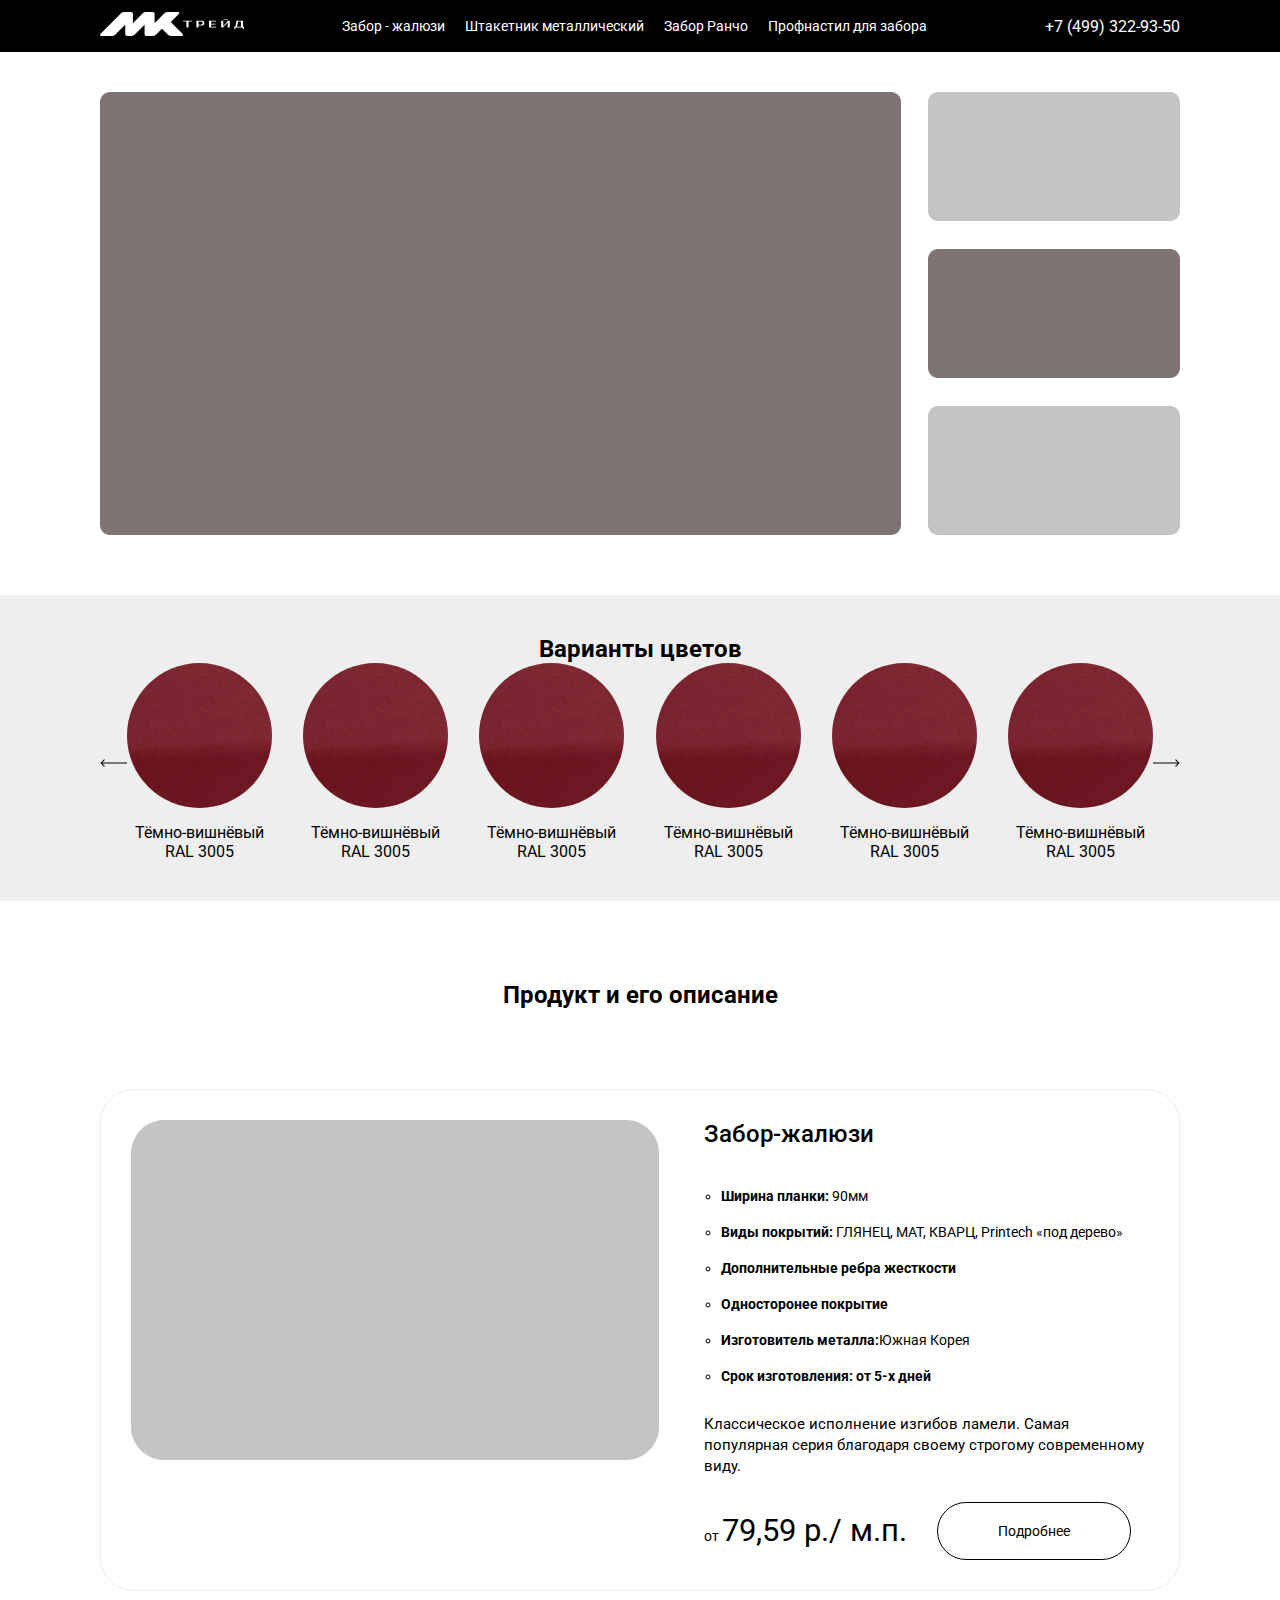
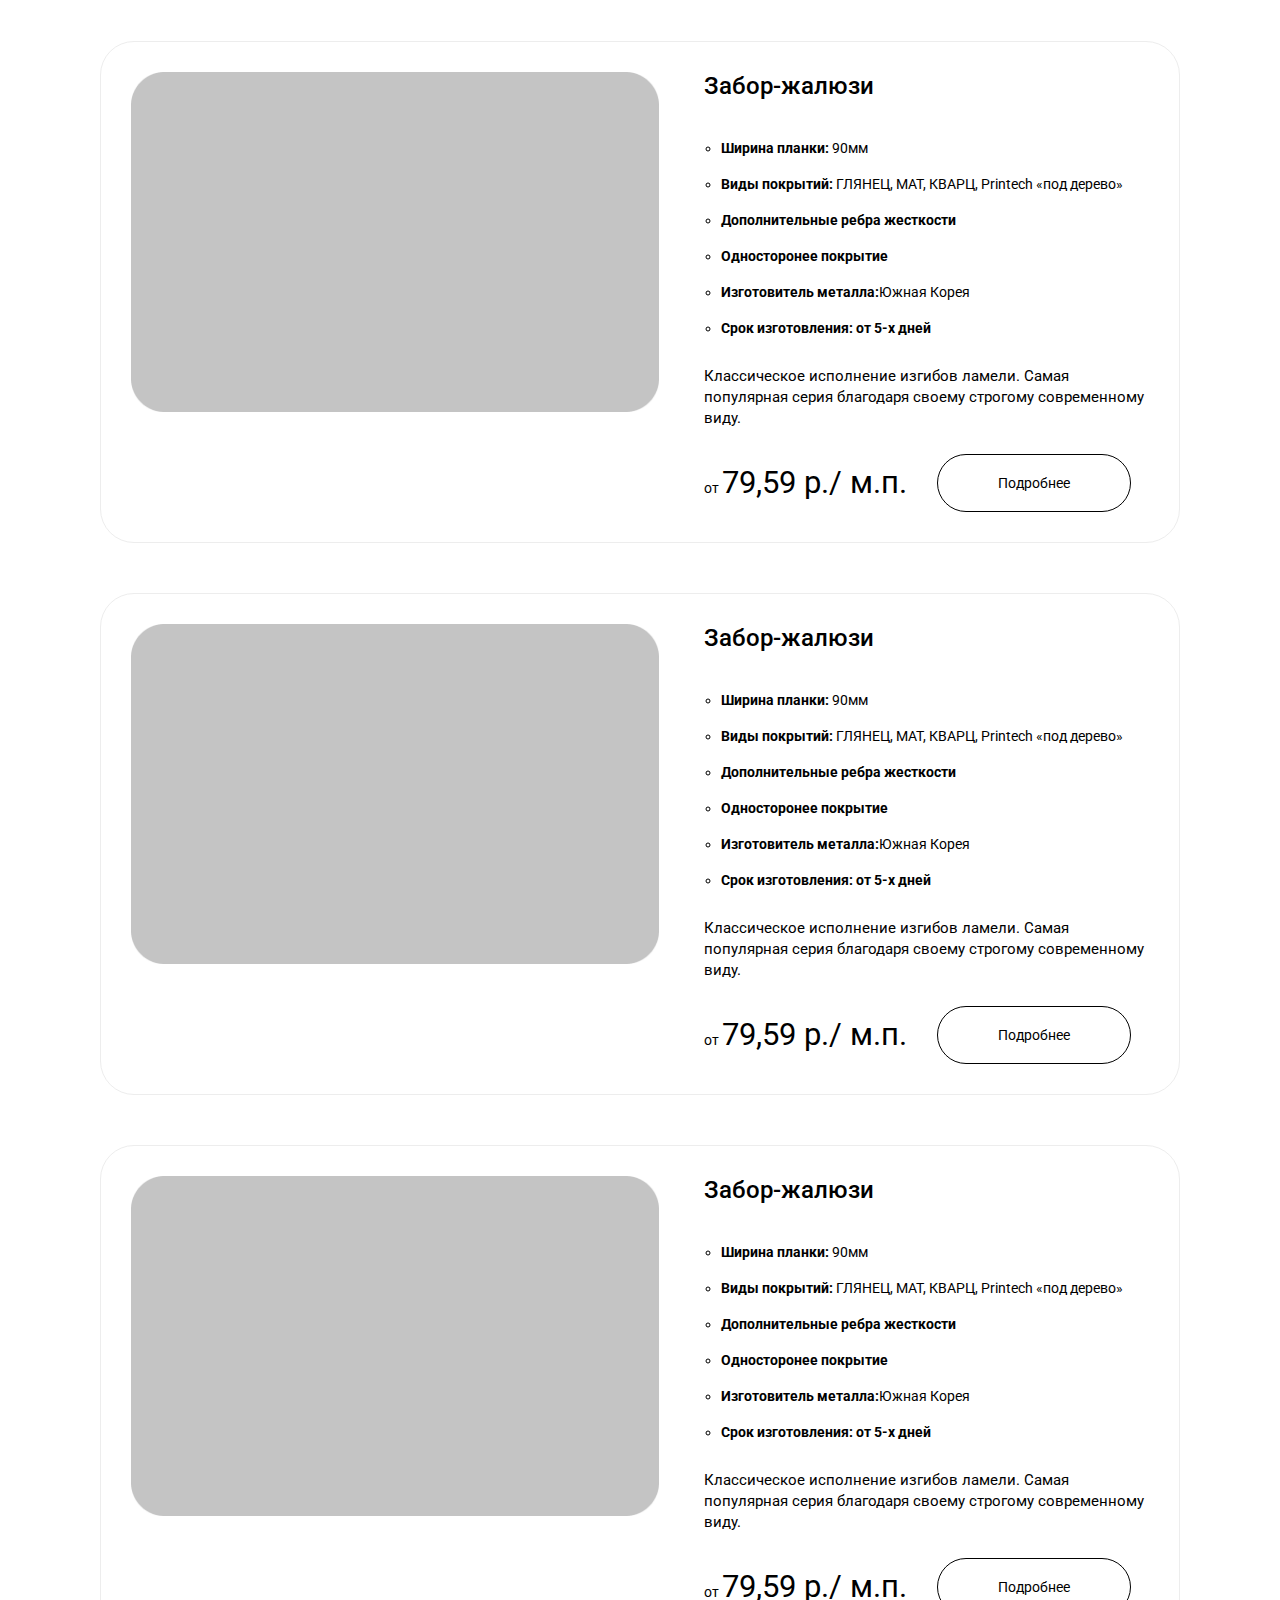
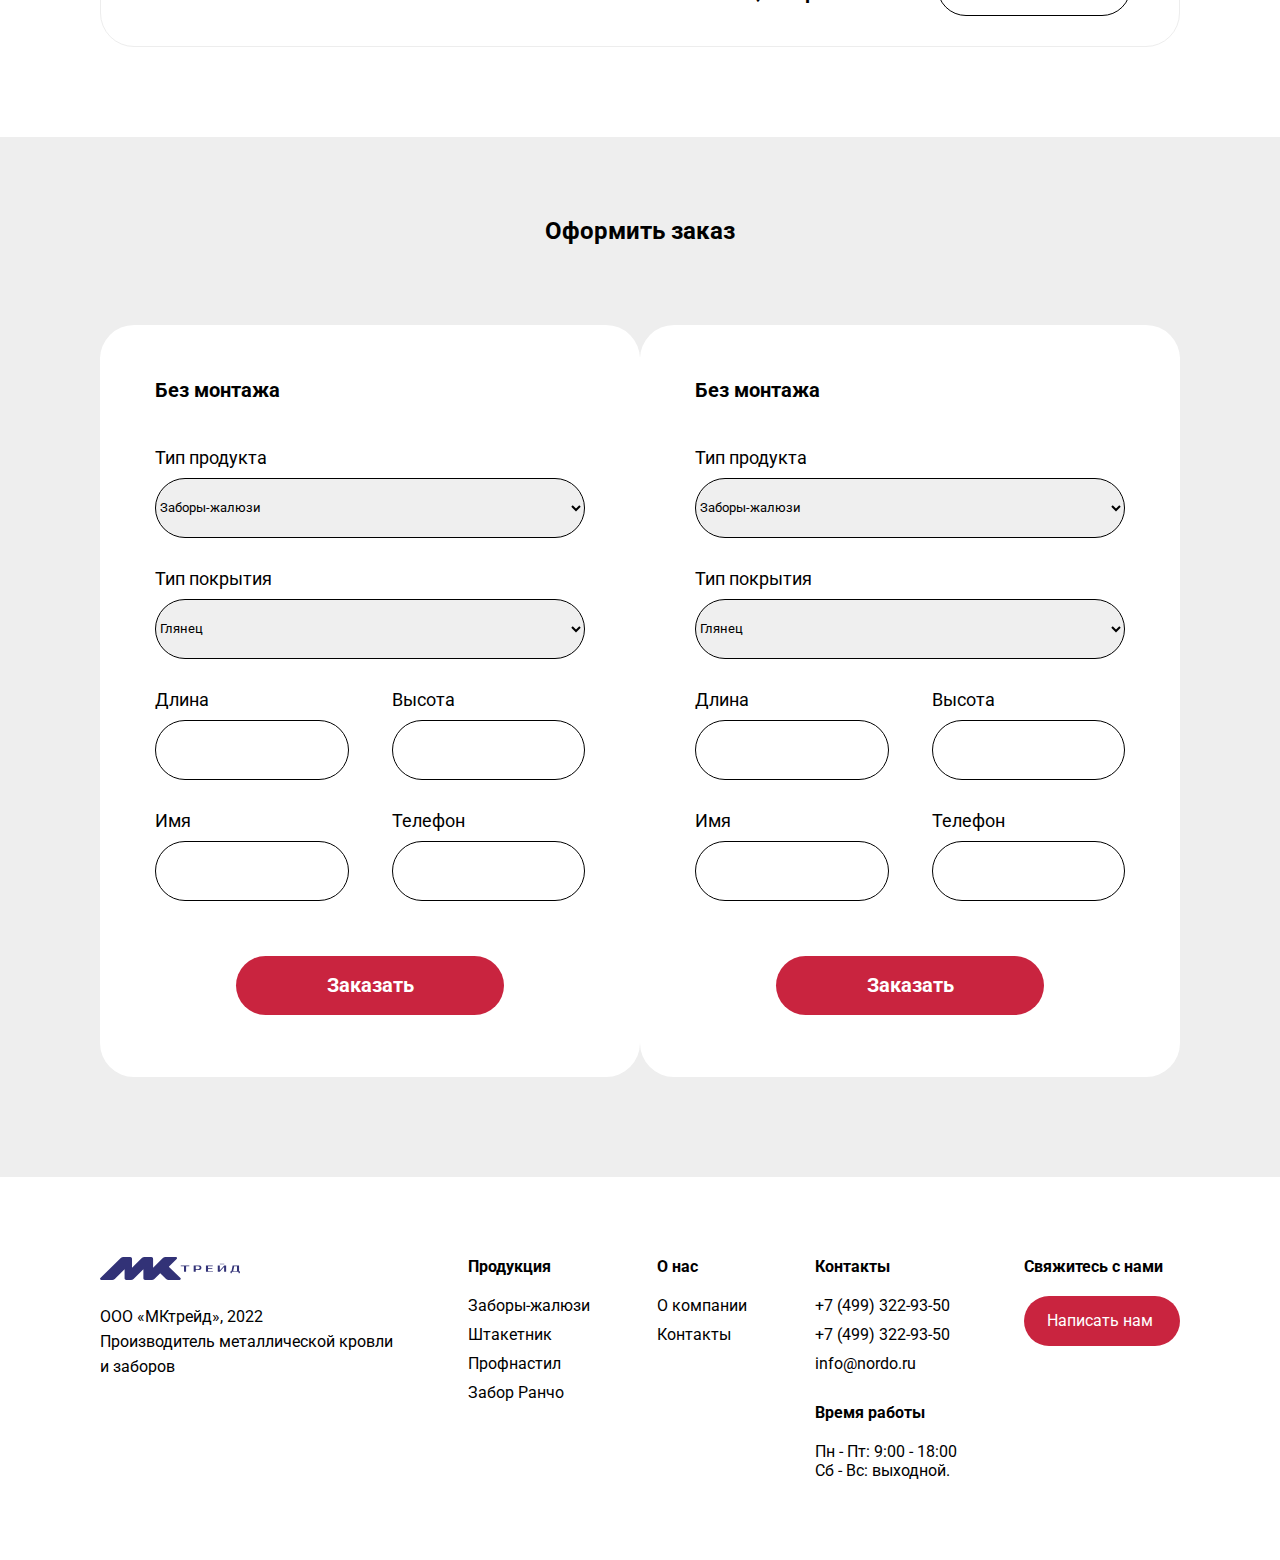
==== index.html @ 32fc8af2 "add products" ====
<!DOCTYPE html>
<html lang="en">
<head>
    <meta charset="UTF-8">
    <meta http-equiv="X-UA-Compatible" content="IE=edge">
    <meta name="viewport" content="width=device-width, initial-scale=1.0">
    <link rel="stylesheet" href="css/style.css">
    <title>Document</title>
</head>
<body>
    <header class="header">
        <div class="container">
            <div class="header-nav">
                <div class="header-logo">
                    <a href="#" class="link">
                        <img src="assets/img/logo.svg" alt="" class="header-logo__logo">
                    </a>
                </div>
                <div class="header-menu">
                    <ul class="header-menu__list">
                        <li class="header-menu__item"><a href="#" class="link header-menu__link">Забор - жалюзи</a></li>
                        <li class="header-menu__item"><a href="#" class="link header-menu__link">Штакетник металлический</a></li>
                        <li class="header-menu__item"><a href="#" class="link header-menu__link">Забор Ранчо</a></li>
                        <li class="header-menu__item"><a href="#" class="link header-menu__link">Профнастил для забора</a></li>
                    </ul>
                </div>
                <div class="info">
                    <ul class="header-menu__list">
                        <li class="header-menu__item"><a href="#" class="link header-menu__link">О нас</a></li>
                        <li class="header-menu__item"><a href="#" class="link header-menu__link">Контакты</a></li>
                    </ul>
                    <p><a href="tel:+74993229350" class="link header-menu__phone-link">+7 (499) 322-93-50</a></p>
                </div>
                <div class="header-burger">
                    <img src="assets/icon/burger.svg" alt="">
                </div>
            </div>
        </div>

    </header>
    <div class="banner">
        <div class="container">
            <div class="banner-content">
                <div class="banner-main">
                    <img src="assets/img/banners/banner-main.png" alt="">
                </div>
                <div class="banner-group">
                    <div class="banner-small">
                        <img src="assets/img/banners/banner-small.png" alt="">
                    </div>
                    <div class="banner-small">
                        <img src="assets/img/banners/banner-small2.png" alt="">
                    </div>
                    <div class="banner-small">
                        <img src="assets/img/banners/banner-small.png" alt="">
                    </div>
                </div>
            </div>
        </div>
    </div> 
    <div class="colors">
        <div class="container">
            <h2 class="h2-main colors-header">Варианты цветов</h2>
            <div class="slider-colors">
                <div class="slider-left">
                    <img src="assets/icon/arrow-left.svg" alt="">
                </div>
                <div class="colors-container">
                    <div class="colors-content">
                        <div class="color-item">
                            <img src="assets/img/colors/red.png" alt="">
                            <p class="color-item__descr">Тёмно-вишнёвый RAL 3005</p>
                        </div>
                        <div class="color-item">
                            <img src="assets/img/colors/red.png" alt="">
                            <p class="color-item__descr">Тёмно-вишнёвый RAL 3005</p>
                        </div>
                        <div class="color-item">
                            <img src="assets/img/colors/red.png" alt="">
                            <p class="color-item__descr">Тёмно-вишнёвый RAL 3005</p>
                        </div>
                        <div class="color-item">
                            <img src="assets/img/colors/red.png" alt="">
                            <p class="color-item__descr">Тёмно-вишнёвый RAL 3005</p>
                        </div>
                        <div class="color-item">
                            <img src="assets/img/colors/red.png" alt="">
                            <p class="color-item__descr">Тёмно-вишнёвый RAL 3005</p>
                        </div>
                        <div class="color-item">
                            <img src="assets/img/colors/red.png" alt="">
                            <p class="color-item__descr">Тёмно-вишнёвый RAL 3005</p>
                        </div>
                    </div>
                </div>
                <div class="slider-right">
                    <img src="assets/icon/arrow-right.svg" alt="">
                </div>
            </div>
        </div>
        
    </div> 
    <div class="products">
        <div class="container">
            <h2 class="h2-main products-header">Продукт и его описание</h2>
            <div class="products-content">
                <div class="product-item">
                    <h3 class="h3-main product-header-768">Забор-жалюзи</h3>
                    <div class="product-img">
                        <div class="main-img">
                            <img src="assets/img/products/zhaluzi/zgaluzi-big.png" alt="">
                        </div>
                    </div>
                    <div class="product-text">
                        <h3 class="h3-main product-header">Забор-жалюзи</h3>
                        <div class="product-list">
                            <ul>
                                <li class="product-list__item"><b>Ширина планки:</b> 90мм</li>
                                <li class="product-list__item"><b>Виды покрытий:</b> ГЛЯНЕЦ, МАТ, КВАРЦ, Printech «под дерево»</li>
                                <li class="product-list__item"><b>Дополнительные ребра жесткости</b></li>
                                <li class="product-list__item"><b>Односторонее покрытие</b></li>
                                <li class="product-list__item"><b>Изготовитель металла:</b>Южная Корея</li>
                                <li class="product-list__item"><b>Срок изготовления: от 5-х дней</b></li>
                            </ul>
                        </div>
                        <p class="product-descr">Классическое исполнение изгибов ламели. Самая популярная серия благодаря своему строгому современному виду.</p>
                        <div class="product-price">
                            <p class="price">от <span>79,59 р./ м.п.</span></p>
                            <a href="" class="white-btn price-btn">Подробнее</a>
                        </div>
                    </div>
    
                </div>
                <div class="product-item">
                    <h3 class="h3-main product-header-768">Забор-жалюзи</h3>
                    <div class="product-img">
                        <div class="main-img">
                            <img src="assets/img/products/zhaluzi/zgaluzi-big.png" alt="">
                        </div>
                    </div>
                    <div class="product-text">
                        <h3 class="h3-main product-header">Забор-жалюзи</h3>
                        <div class="product-list">
                            <ul>
                                <li class="product-list__item"><b>Ширина планки:</b> 90мм</li>
                                <li class="product-list__item"><b>Виды покрытий:</b> ГЛЯНЕЦ, МАТ, КВАРЦ, Printech «под дерево»</li>
                                <li class="product-list__item"><b>Дополнительные ребра жесткости</b></li>
                                <li class="product-list__item"><b>Односторонее покрытие</b></li>
                                <li class="product-list__item"><b>Изготовитель металла:</b>Южная Корея</li>
                                <li class="product-list__item"><b>Срок изготовления: от 5-х дней</b></li>
                            </ul>
                        </div>
                        <p class="product-descr">Классическое исполнение изгибов ламели. Самая популярная серия благодаря своему строгому современному виду.</p>
                        <div class="product-price">
                            <p class="price">от <span>79,59 р./ м.п.</span></p>
                            <a href="" class="white-btn price-btn">Подробнее</a>
                        </div>
                    </div>
    
                </div>
                <div class="product-item">
                    <h3 class="h3-main product-header-768">Забор-жалюзи</h3>
                    <div class="product-img">
                        <div class="main-img">
                            <img src="assets/img/products/zhaluzi/zgaluzi-big.png" alt="">
                        </div>
                    </div>
                    <div class="product-text">
                        <h3 class="h3-main product-header">Забор-жалюзи</h3>
                        <div class="product-list">
                            <ul>
                                <li class="product-list__item"><b>Ширина планки:</b> 90мм</li>
                                <li class="product-list__item"><b>Виды покрытий:</b> ГЛЯНЕЦ, МАТ, КВАРЦ, Printech «под дерево»</li>
                                <li class="product-list__item"><b>Дополнительные ребра жесткости</b></li>
                                <li class="product-list__item"><b>Односторонее покрытие</b></li>
                                <li class="product-list__item"><b>Изготовитель металла:</b>Южная Корея</li>
                                <li class="product-list__item"><b>Срок изготовления: от 5-х дней</b></li>
                            </ul>
                        </div>
                        <p class="product-descr">Классическое исполнение изгибов ламели. Самая популярная серия благодаря своему строгому современному виду.</p>
                        <div class="product-price">
                            <p class="price">от <span>79,59 р./ м.п.</span></p>
                            <a href="" class="white-btn price-btn">Подробнее</a>
                        </div>
                    </div>
    
                </div>
                <div class="product-item">
                    <h3 class="h3-main product-header-768">Забор-жалюзи</h3>
                    <div class="product-img">
                        <div class="main-img">
                            <img src="assets/img/products/zhaluzi/zgaluzi-big.png" alt="">
                        </div>
                    </div>
                    <div class="product-text">
                        <h3 class="h3-main product-header">Забор-жалюзи</h3>
                        <div class="product-list">
                            <ul>
                                <li class="product-list__item"><b>Ширина планки:</b> 90мм</li>
                                <li class="product-list__item"><b>Виды покрытий:</b> ГЛЯНЕЦ, МАТ, КВАРЦ, Printech «под дерево»</li>
                                <li class="product-list__item"><b>Дополнительные ребра жесткости</b></li>
                                <li class="product-list__item"><b>Односторонее покрытие</b></li>
                                <li class="product-list__item"><b>Изготовитель металла:</b>Южная Корея</li>
                                <li class="product-list__item"><b>Срок изготовления: от 5-х дней</b></li>
                            </ul>
                        </div>
                        <p class="product-descr">Классическое исполнение изгибов ламели. Самая популярная серия благодаря своему строгому современному виду.</p>
                        <div class="product-price">
                            <p class="price">от <span>79,59 р./ м.п.</span></p>
                            <a href="" class="white-btn price-btn">Подробнее</a>
                        </div>
                    </div>
    
                </div>
                
    
                </div>

            </div>
        </div>
    </div>

    <div class="order">
        <div class="container">
                <h2 class="h2-main">Оформить заказ</h2>
                <div class="form-content">
                    <div class="form-block">
                        <p class="form-title">
                            Без монтажа
                        </p>
                        <form action="#" class="form-main">
                            <div class="form-elem">
                                <label for="product">Тип продукта</label>
                                <select name="select"> 
                                    <option value="value1">Заборы-жалюзи</option>
                                    <option value="value2">Штакетник</option>
                                    <option value="value3">Забор Ранчо</option>
                                    <option value="value3">Профнастил</option>
                                  </select>
                            </div>
                            <div class="form-elem">
                                <label for="coating">Тип покрытия</label>
                                <select name="select"> 
                                    <option value="value1">Глянец</option>
                                    <option value="value2">Кварц</option>
                                    <option value="value3">Мат</option>
                                    <option value="value3">ExtraMatt</option>
                                  </select>
                            </div>
                            <div class="form-two-elem">
                                <div class="form-elem">
                                    <label for="width">Длина</label>
                                    <input type="text" name="" id="width">
                                </div>
                                <div class="form-elem">
                                    <label for="height">Высота</label>
                                    <input type="text" name="" id="height">
                                </div>
                            </div>
                            <div class="form-two-elem">
                                <div class="form-elem">
                                    <label for="name">Имя</label>
                                    <input type="text" name="" id="width">
                                </div>
                                <div class="form-elem">
                                    <label for="height">Телефон</label>
                                    <input type="tel" name="" id="name">
                                </div>
                            </div>
                            <button>Заказать</button>
                        </form>
                    </div>
                    <div class="form-block">
                        <p class="form-title">
                            Без монтажа
                        </p>
                        <form action="#" class="form-main">
                            <div class="form-elem">
                                <label for="product">Тип продукта</label>
                                <select name="select"> 
                                    <option value="value1">Заборы-жалюзи</option>
                                    <option value="value2">Штакетник</option>
                                    <option value="value3">Забор Ранчо</option>
                                    <option value="value3">Профнастил</option>
                                  </select>
                            </div>
                            <div class="form-elem">
                                <label for="coating">Тип покрытия</label>
                                <select name="select"> 
                                    <option value="value1">Глянец</option>
                                    <option value="value2">Кварц</option>
                                    <option value="value3">Мат</option>
                                    <option value="value3">ExtraMatt</option>
                                  </select>
                            </div>
                            <div class="form-two-elem">
                                <div class="form-elem">
                                    <label for="width">Длина</label>
                                    <input type="text" name="" id="width">
                                </div>
                                <div class="form-elem">
                                    <label for="height">Высота</label>
                                    <input type="text" name="" id="height">
                                </div>
                            </div>
                            <div class="form-two-elem">
                                <div class="form-elem">
                                    <label for="name">Имя</label>
                                    <input type="text" name="" id="width">
                                </div>
                                <div class="form-elem">
                                    <label for="height">Телефон</label>
                                    <input type="tel" name="" id="name">
                                </div>
                            </div>
                            <button>Заказать</button>
                        </form>
                    </div>
                </div>


        </div>
    </div> 
    <footer>
        <div class="container">
            <div class="footer-content">
                <div class="footer-logo">
                    <div class="footer-logo__logo">
                        <a href=""><img src="assets/img/logo_footer.svg" alt=""></a>
                    </div>
                    <p>ООО «МКтрейд», 2022<br>
                        Производитель металлической кровли и заборов</p>
                </div>
                <div class="footer-production">
                    <p class="footer-title">Продукция</p>
                    <a href="#" class="footer-link">Заборы-жалюзи</a>
                    <a href="#" class="footer-link">Штакетник</a>
                    <a href="#" class="footer-link">Профнастил</a>
                    <a href="#" class="footer-link">Забор Ранчо</a>
                </div>
                <div class="footer-about">
                    <p class="footer-title">О нас</p>
                    <a href="#" class="footer-link">О компании</a>
                    <a href="#" class="footer-link">Контакты</a>
                </div>
                <div class="footer-contacts">
                    <p class="footer-title">Контакты</p>
                    <a href="#" class="footer-link">+7 (499) 322-93-50</a>
                    <a href="#" class="footer-link">+7 (499) 322-93-50</a>
                    <a href="#" class="footer-link">info@nordo.ru</a>
                    <p class="footer-title footer-time">Время работы</p>
                    <p>Пн - Пт: 9:00 - 18:00</p>
                    <p>Сб - Вс: выходной.</p>
                </div>
                <div class="footer-btn">
                    <p class="footer-title">Свяжитесь с нами</p>
                    <a href="#" class="btn-link">Написать нам</a>
                </div>
            </div>
        </div>
    </footer>
 
    
</body>
</html>
---- css/style.css ----
@import url('https://fonts.googleapis.com/css2?family=Roboto:wght@100;300;400;500;700;900&display=swap');

* {
    margin: 0;
    padding: 0;
    box-sizing: border-box;
    font-family: 'Roboto', sans-serif;
    
}

:root {
    --header-bg-color: #000000;
    --header-link-color: white;
    --header-link-hover-color: #9191C6;
    --colors-bg-color: rgba(218, 218, 218, 0.46);
    --h2--main--color: #000000;
    --h3--main--color: #000000;
    --p--colors-descr: #000000;
    --li--product--color: #000000;

    --white--btn--bg: white;
    --white--btn--color: #000000;
    --white--btn--border: #000000;
    --white--btn--hover: #c9243f;
    --white--btn--hover-color: white;
    
}

.header {
    background-color: var(--header-bg-color);
    width: 100%;
    color: white;
    padding: 12px 0;
}

.container {
    padding: 0 30px;
    max-width: 1310px;
    margin: 0 auto;
}

.header-logo {
    width: 144px;
}

.header-logo__logo {
    width: 100%;
}

.logo:hover {
    filter: invert(15%) sepia(79%) saturate(1258%) hue-rotate(220deg) brightness(101%) contrast(93%);
}

.header-nav {
    display: flex;
    justify-content: space-between;
    align-items: center;
}

.header-menu__list {
    display: flex;
    list-style-type: none;
}

.header-menu__item {
    padding: 0 30px 0 0;
    font-style: normal;
    font-weight: 400;
    font-size: 16px;
    line-height: 19px;
}

.header-menu__link {
    color: var(--header-link-color);
    transition-duration: 0.3s;
}
.header-menu__link:hover {
    /* color: var(--header-link-hover-color); */
    filter: invert(15%) sepia(79%) saturate(1258%) hue-rotate(220deg) brightness(101%) contrast(93%);
}

.link {
    text-decoration: none;
}

.header-menu__phone-link {
    color: white;
    font-size: 16px;
}

.info {
    display: flex;
    align-items: center;
}

.header-burger {
    display: none;
}


/* Баннер */

.banner-content{
    display: flex;
    justify-content: space-between;
    padding: 40px 0 60px 0;
    
}

.banner-main {
    max-width: 925px;
    font-size: 0px;
    margin: 0 27px 0 0;
}
.banner-main img{
    width: 100%;
}

.banner-group {
    display: flex;
    flex-direction: column;
    justify-content: space-between;
}
.banner-small {
    max-width: 298px;
    font-size: 0px;
}
.banner-small img{
    width: 100%;
}

/* Цвета */
.h2-main {
    text-align: center;
    font-weight: 700;
    font-size: 24px;
    line-height: 28px;
    color: var(--h2--main--color);
}

.colors {
    background-color: var(--colors-bg-color);
    width: 100%;
    padding: 40px 40px 40px 40px;
}


.slider-colors {
    display: flex;
    justify-content: space-between;
    align-items: center;
}
.colors-container {
    width: 1100px;
    overflow: hidden;
}
.colors-content {
    display: flex;
    justify-content: space-between;
}

.color-item {
    border-radius: 50%;
    display: flex;
    flex-direction: column;
    max-width: 145px;
}
.color-item img {
    width: 100%;
    border-radius: 50%;
}
.color-item__descr {
    padding: 15px 0 0 0;
    text-align: center;
    color: var(--p--colors-descr);
}

/* Продукты */
.product-header {
    display: block;
}
.product-header-768 {
    display: none;

}
.products {
    padding: 80px 0 30px 0;
}
.products-content {
    padding: 30px 0 60px 0;
    display: flex;
    flex-direction: column;
    align-items: center;
    
}

.product-item {
    display: flex;
    border: 1px solid #ededed;
    border-radius: 34px;
    padding: 30px 30px;
    margin: 50px auto 0;
    transition-duration: 0.3s;
}

.product-item:hover {
    cursor: pointer;
    border: 1px solid #a5a1a1;
   
}
.product-img {
    padding: 0 45px 0 0;
}
.main-img {
    width: 539px;
}
.main-img img {
    width: 100%;
}

.h3-main {
    font-weight: 500;
    font-size: 24px;
    line-height: 28px;

    color: var( --h3--main--color);

}
.product-list {
    padding: 40px 0 0 17px;
}
.product-list ul {
    list-style-type: circle;
}
.product-list__item {
    padding: 0 0 20px 0;
    font-weight: 400;
    font-size: 14px;
    line-height: 16px;
    color: var(--li--product--color);
}
.product-descr {
    padding: 10px 0 0 0;
    font-weight: 400;
    font-size: 15px;
    line-height: 21px;
    max-width: 566px;
}

.product-price {
    display: flex;
    padding: 40px 0 0 0;
    align-items: center;
}
.price {
    font-weight: 400;
    font-size: 14px;
    line-height: 16px;
    color: var(--li--product--color);
    margin: 0 30px 0 0 ;
}
.price span {
    font-weight: 400;
    font-size: 36px;
    line-height: 42px;
    color: var(--li--product--color);
}
.white-btn {
    background: var(--white--btn--bg);
    border: 1px solid #000000;
    border-radius: 50px;
    font-weight: 400;
    font-size: 14px;
    line-height: 16px;
    color: var(--white--btn--color);
    text-decoration: none;
    padding: 20px 60px;
    transition-duration: 0.3s;
}
.white-btn:hover {
    background-color: var(--white--btn--hover);
    color: var(--white--btn--hover-color);
    border: 1px solid var(--white--btn--hover);
}

/* Оформить заказ */

.order {
    padding: 80px 0 100px 0;
    background-color: var(--colors-bg-color);
}







/* Форма */

.form-content {
    margin: 80px 0 0 0;
    display: flex;
    justify-content: space-between;
}

.form-block {
    background-color: white;
    width: 600px;
    height: 752px;
    border-radius: 34px;
    padding: 54px 55px 80px 55px;
}
.form-title {
    font-weight: 700;
    font-size: 20px;
    line-height: 23px;
    color: #000000;
}
.form-main {
    padding: 45px 0 0 0;
}
.form-elem {
    margin: 0 0 30px 0;
}
.form-elem label {
    display: block;
    font-weight: 400;
    font-size: 18px;
    line-height: 21px;
    color: #000000;
}
.form-elem select {
    margin: 10px 0 0 0;
    border-radius: 34px;
    height: 60px;
    width: 100%;
    border: 1px solid black;
}
.form-elem input {
    margin: 10px 0 0 0;
    border-radius: 34px;
    height: 60px;
    width: 100%;
    border: 1px solid black;
}
.form-two-elem {
    display: flex;
    justify-content: space-between;
}
.form-two-elem .form-elem{
    flex-basis: 45%;
}
.form-main button {
    position: relative;
    left: 50%;
    transform: translate(-50%, 0);
    margin: 25px 0 0 0;
    width: 268px;
    height: 59px;
    border-radius: 34px;
    background-color: #c9243f;
    color: white;
    font-weight: 700;
    font-size: 20px;
    line-height: 23px;
    outline: none;
    border: none;
    cursor: pointer;
}



/* Футер */


footer {
    padding: 80px 0 80px 0;
}
.footer-content {
    display: flex;
    justify-content: space-between;
    flex-wrap: wrap;
}
.footer-logo {
    max-width: 300px;
    margin: 0 30px 0 0;
}
.footer-logo__logo {
    width: 140px;
    transition-duration: 0.3s;
}
.footer-logo__logo img {
    width: 100%;
}
.footer-logo p {
    padding: 20px 0 0 0;
    font-weight: 400;
    font-size: 16px;
    line-height: 25px;
}
.footer-title {
    padding: 0 0 20px 0;
    font-weight: 700;
    font-size: 16px;
    line-height: 19px;
}

.footer-production  {
    display: flex;
    flex-direction: column;
    margin: 0 30px 0 0;
}
.footer-about {
    display: flex;
    flex-direction: column;
    margin: 0 30px 0 0;
}
.footer-contacts  {
    display: flex;
    flex-direction: column;
    margin: 0 30px 0 0;
}
.footer-time {
    padding: 20px 0 20px 0;
}
.footer-link {
    margin: 0 0 10px 0;
    text-decoration: none;
    font-weight: 400;
    font-size: 16px;
    line-height: 19px;
    color: #000000;
}
.footer-link:hover {
    color: #212b7e;
}

.btn-link {
    padding: 15px 0 0 23px;
    display: inline-block;
    text-decoration: none;
    width: 156px;
    height: 50px;
    background-color: #c9243f;
    border-radius: 34px;
    color: white;
    font-weight: 400;
    font-size: 16px;
    line-height: 19px;
}

@media (max-width: 1440px) {
    .container {
        max-width: 1140px;
    }
    .header-menu__item {
        padding: 0 20px 0 0;
        font-size: 14px;
    }
    .price span {
        font-size: 31px;
    }
    .product-price {
        padding: 25px 0 0 0;
    }
    .main-img {
        width: 528px;
    }
}


@media (max-width: 1280px) {
    .info ul {
        display: none;
    }
}

@media (max-width: 1124px) {
    .product-img {
        padding: 0 30px 0 0;
    }
    .price span {
        font-size: 24px;
    }
    .main-img {
        width: 485px;
    }
    .header-menu {
        display: none;
    }
    .header-burger {
        display: block;
    }

}



@media (max-width: 1023px){
    .product-item {
        flex-direction: column;
        align-items: center;
    }
    .product-img {
        padding: 0 0px 0 0;
    }
    .product-header {
        display: none;
    }
    .product-header-768 {
        display: block;
        padding: 0 0 28px 0;
    }
    .product-item {
        padding: 30px 30px;
    }
    .main-img {
        width: 362px;
    }
    .product-list {
        padding: 25px 0 0 17px;
    }
    .product-list__item {
        padding: 0 0 15px 0;
    }
    .white-btn {
        padding: 15px 40px;
    }
    .product-price {
        flex-direction: column;
        padding: 15px 0 0 0;
    
    }
    .main-img {
        width: 539px;
    }
    .product-price {
        flex-direction: row;
        justify-content: space-between;
    }
    .product-list {
        padding: 40px 0 0 17px;
    }
    .product-list__item {
        padding: 0 0 20px 0;
    }
    .product-price {
        padding: 40px 0 0 0;
    }
    .price span {
        font-size: 36px;
    }
    .white-btn {
        padding: 20px 60px;
    }
    .product-item {
        margin: 30px auto 0;
    }

}
@media (max-width: 991px){
  .footer-logo {
      order: 4;
  }
}
@media (max-width: 768px){
  
}

@media (max-width: 767px) {
    .banner-content{
        flex-direction: column;
        
    }
    .banner-main {
        margin: 0 0 30px 0;
    }
    .banner-group {
        flex-direction: row;
        justify-content: space-between;
    }
    .banner-small {
        max-width: 217px;
        font-size: 0px;
    }
}

@media (max-width: 750px) {

    .banner-main {
        margin: 0 0 0px 0;
    }
    .banner-group {
        display: none;
    }
}
@media (max-width: 661px) {
    .footer-btn {
        order: 4;
        margin: 30px 19px 0 0;
    }
    .footer-logo {
        order: 3;
        flex-basis: 100%;
    }
    .footer-contacts {
        margin: 0 30px 0 0;
    }
}

@media (max-width: 660px) {
    .main-img {
        width: 460px;
    }
    .price span {
        font-size: 30px;
    }
    .white-btn {
        padding: 15px 40px;
    }
}

@media (max-width: 564px) {
    .footer-btn {
        order: 3;
        margin: 0 20px 0 0;
    }
    .footer-logo {
        margin: 40px 30px 0 0;
        order: 4;
    }
}



@media (max-width: 505px) {
    .header-menu__phone-link {
        font-size: 14px;
    }
    .header-logo {
        width: 110px;
    }
    .banner-content {
        padding: 30px 0 60px 0;
    }
    .footer-content {
        text-align: center;
        flex-direction: column;
        align-items: center;
    }
    .footer-logo {
        order: 4;
        margin: 40px 0px 0 0;
    }
    .footer-logo__logo {
        margin: 0 auto;
    }
    .footer-btn {
        margin: 30px 0 0 0;
    }
    .footer-about {
        margin: 30px 0px 0 0;
    }
    .footer-contacts {
        margin: 30px 0px 0 0;
    }
    .footer-production {
        margin: 0 0px 0 0;
    }
    .btn-link {
        padding: 15px 0 0 0px;
    }
    footer {
        padding: 50px 0 50px 0;
    }
}





@media (max-width: 425px) {

    

}
@media (max-width: 375px) {

    .container {
        padding: 0 15px;
    }
    .header-logo {
        width: 100px;
    }

}

@media (max-width: 320px) {

}
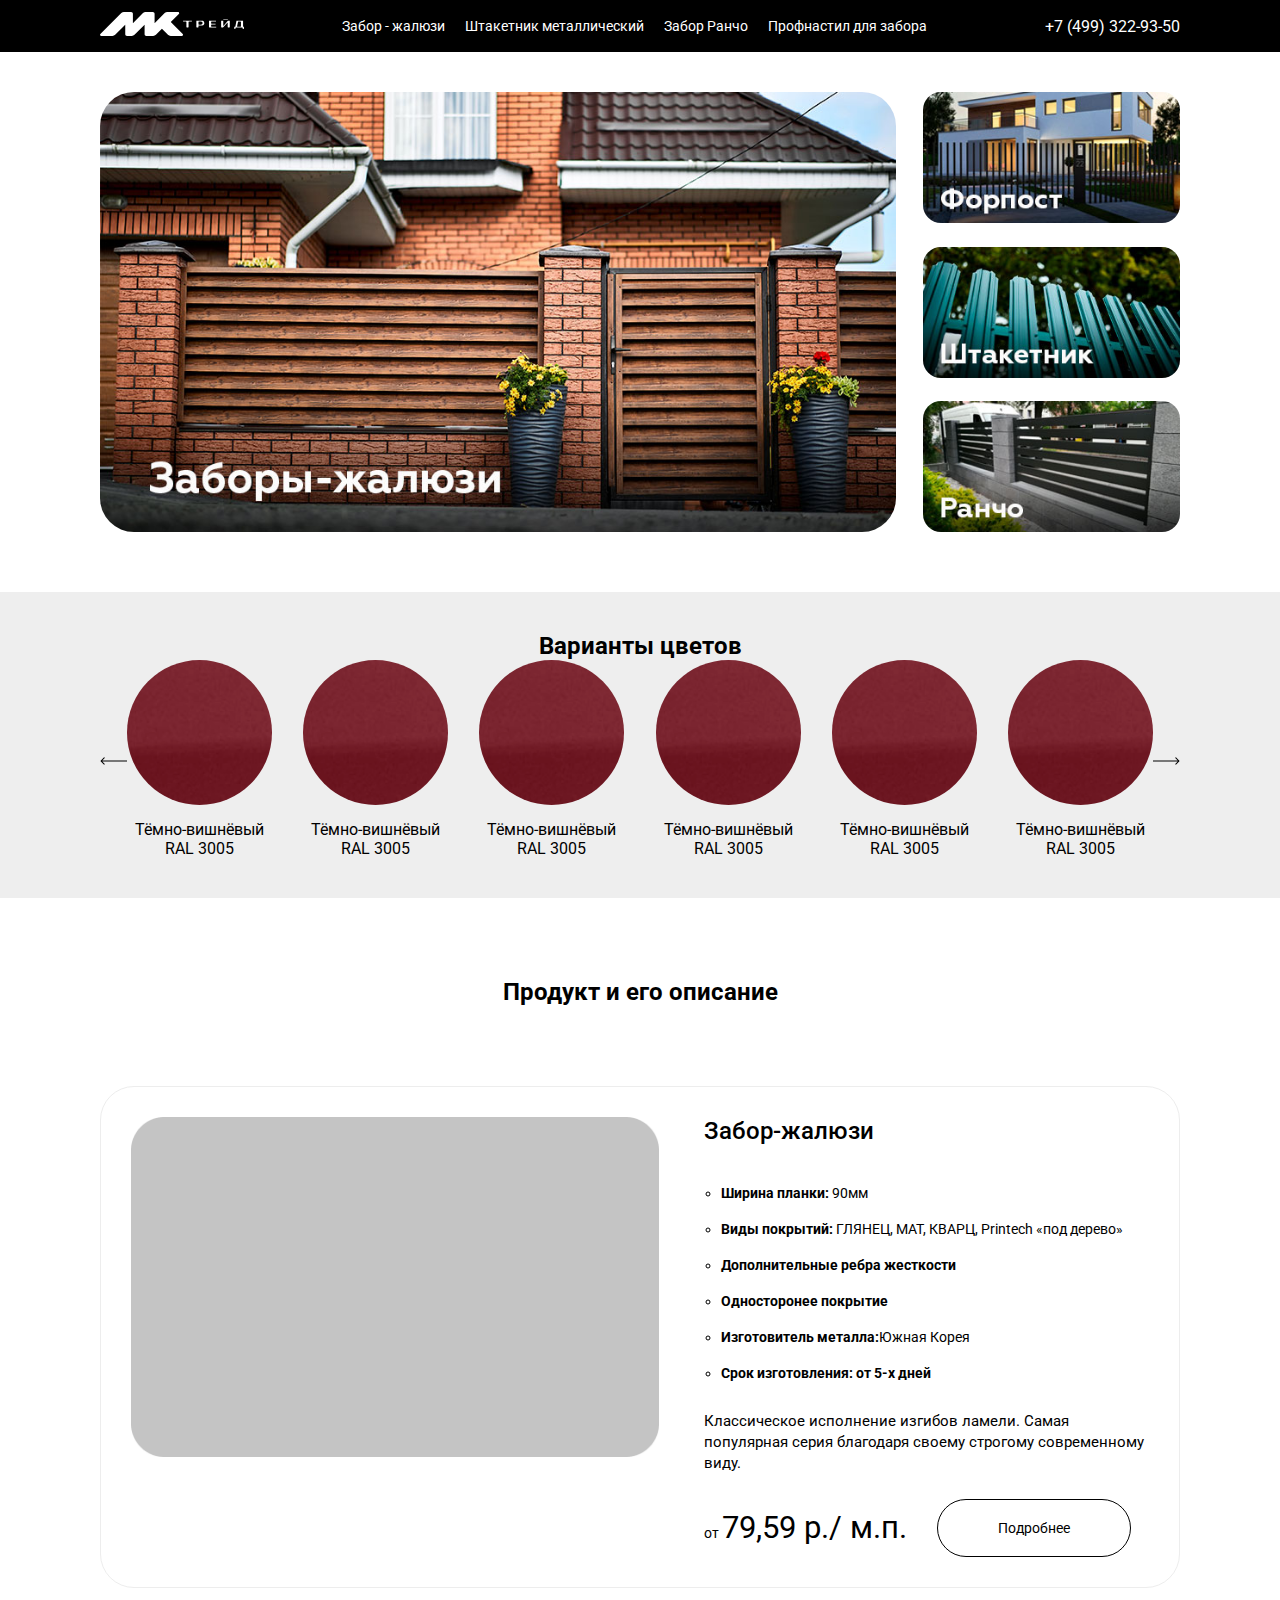
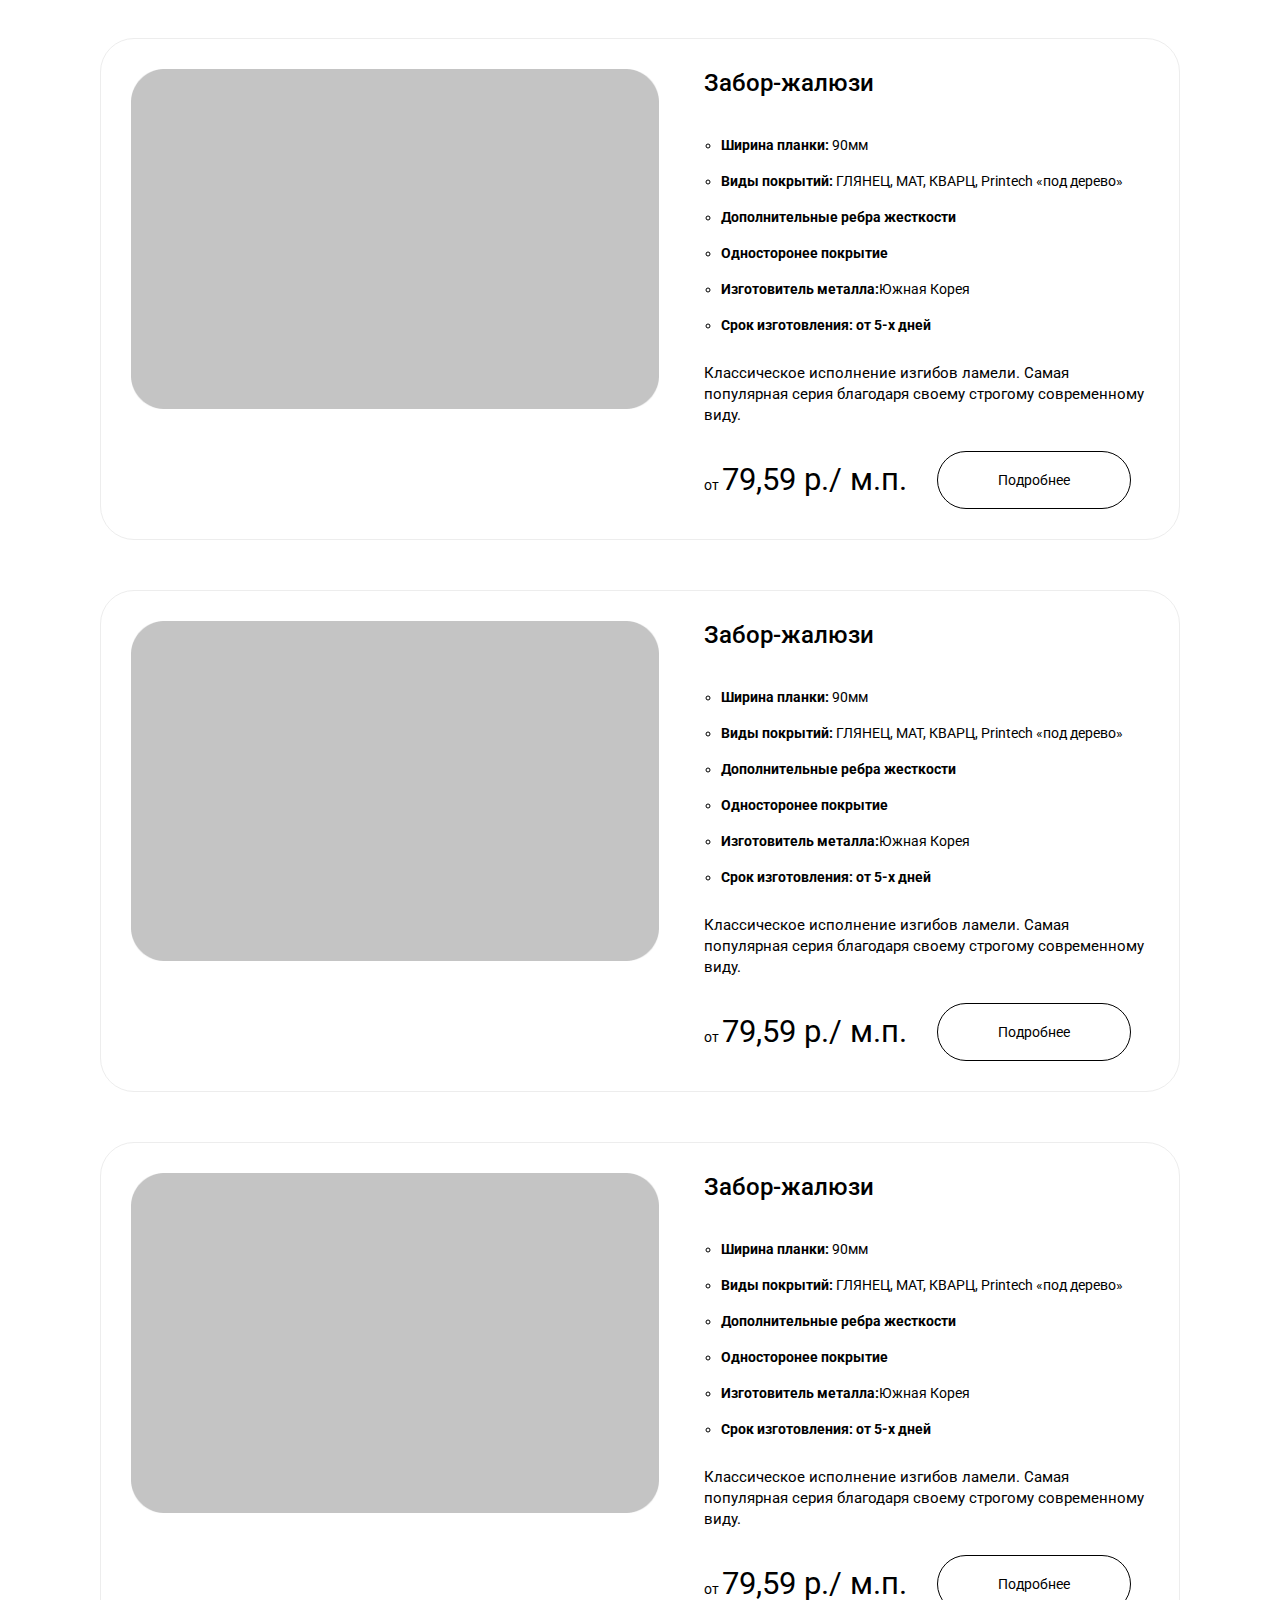
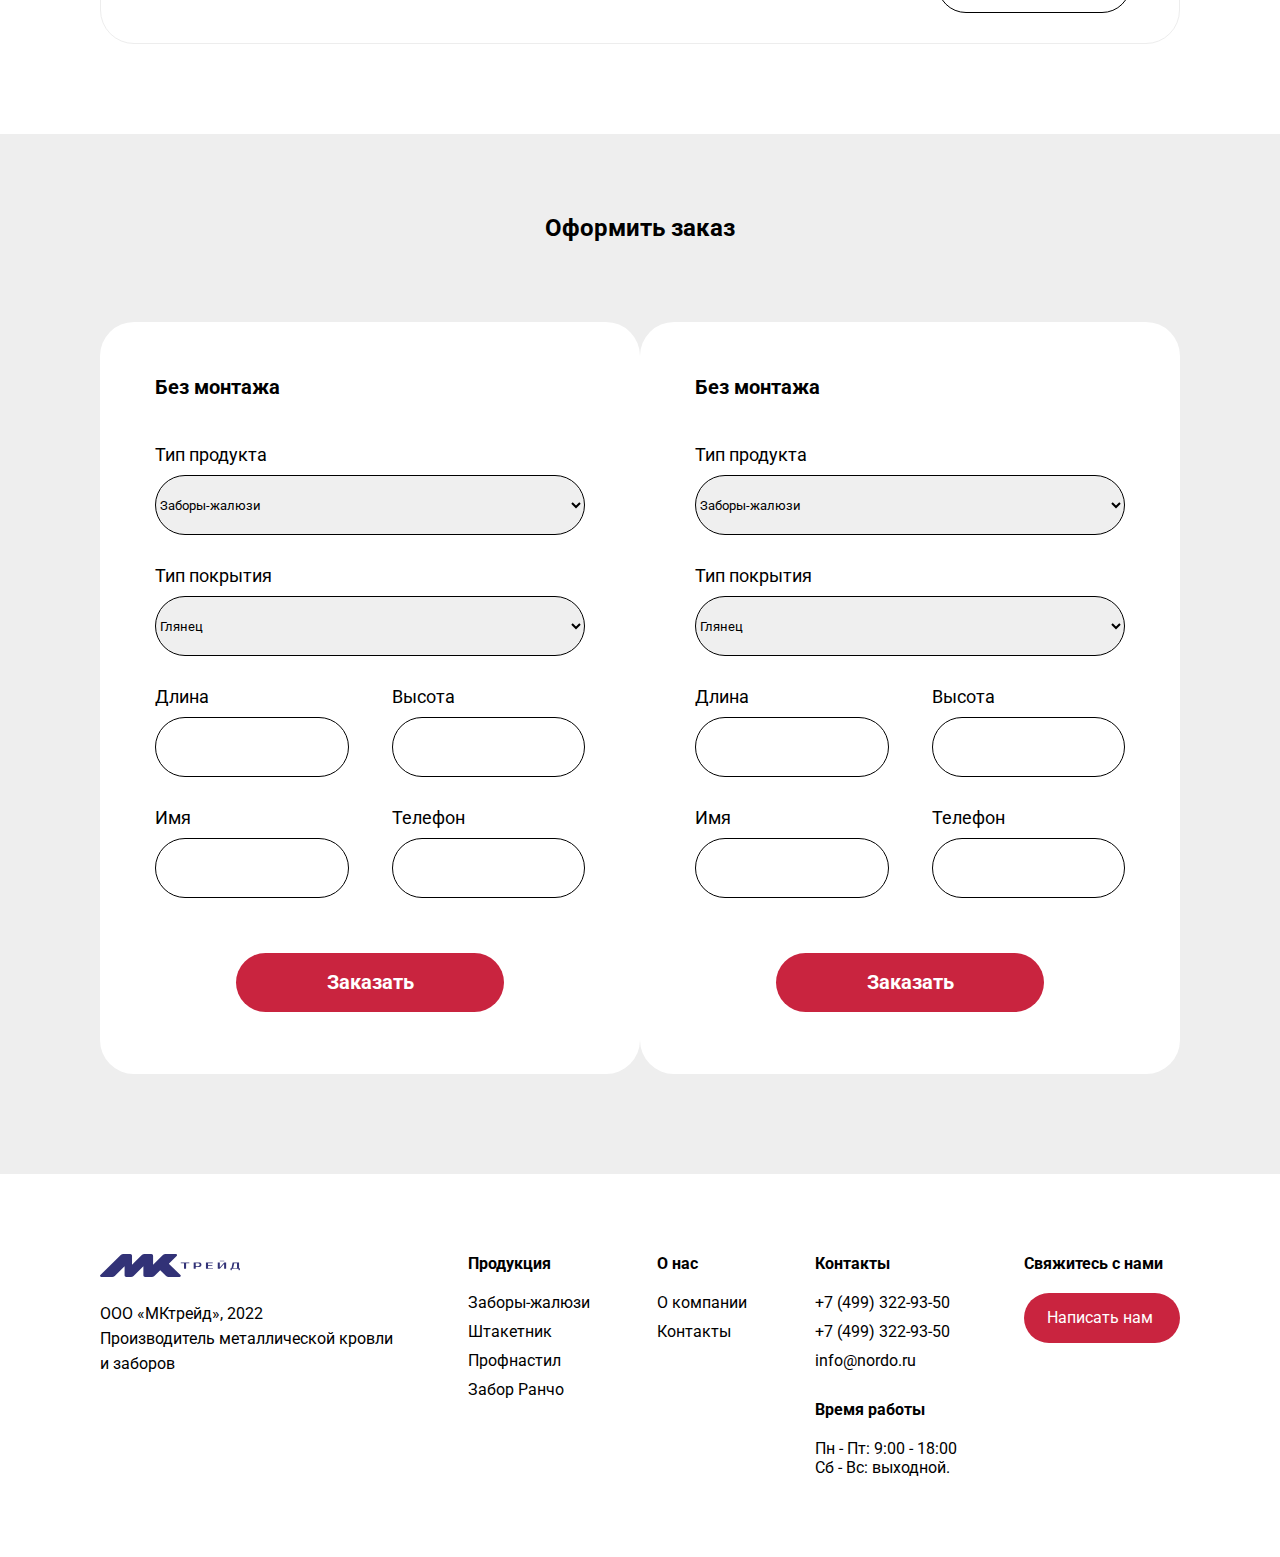
==== commit 7c7b0df2: "add pic1" ====
--- a/index.html
+++ b/index.html
@@ -42,17 +42,17 @@
         <div class="container">
             <div class="banner-content">
                 <div class="banner-main">
-                    <img src="assets/img/banners/banner-main.png" alt="">
+                    <img src="assets/img/banners/big.jpg" alt="">
                 </div>
                 <div class="banner-group">
                     <div class="banner-small">
-                        <img src="assets/img/banners/banner-small.png" alt="">
+                        <img src="assets/img/banners/forpost.jpg" alt="">
                     </div>
                     <div class="banner-small">
-                        <img src="assets/img/banners/banner-small2.png" alt="">
+                        <img src="assets/img/banners/shtaketnik.jpg" alt="">
                     </div>
                     <div class="banner-small">
-                        <img src="assets/img/banners/banner-small.png" alt="">
+                        <img src="assets/img/banners/rancho.jpg" alt="">
                     </div>
                 </div>
             </div>
--- a/css/style.css
+++ b/css/style.css
@@ -114,6 +114,7 @@
 }
 .banner-main img{
     width: 100%;
+    border-radius: 34px;
 }
 
 .banner-group {
@@ -124,9 +125,11 @@
 .banner-small {
     max-width: 298px;
     font-size: 0px;
+    border-radius: 34px;
 }
 .banner-small img{
     width: 100%;
+    border-radius: 18px;
 }
 
 /* Цвета */
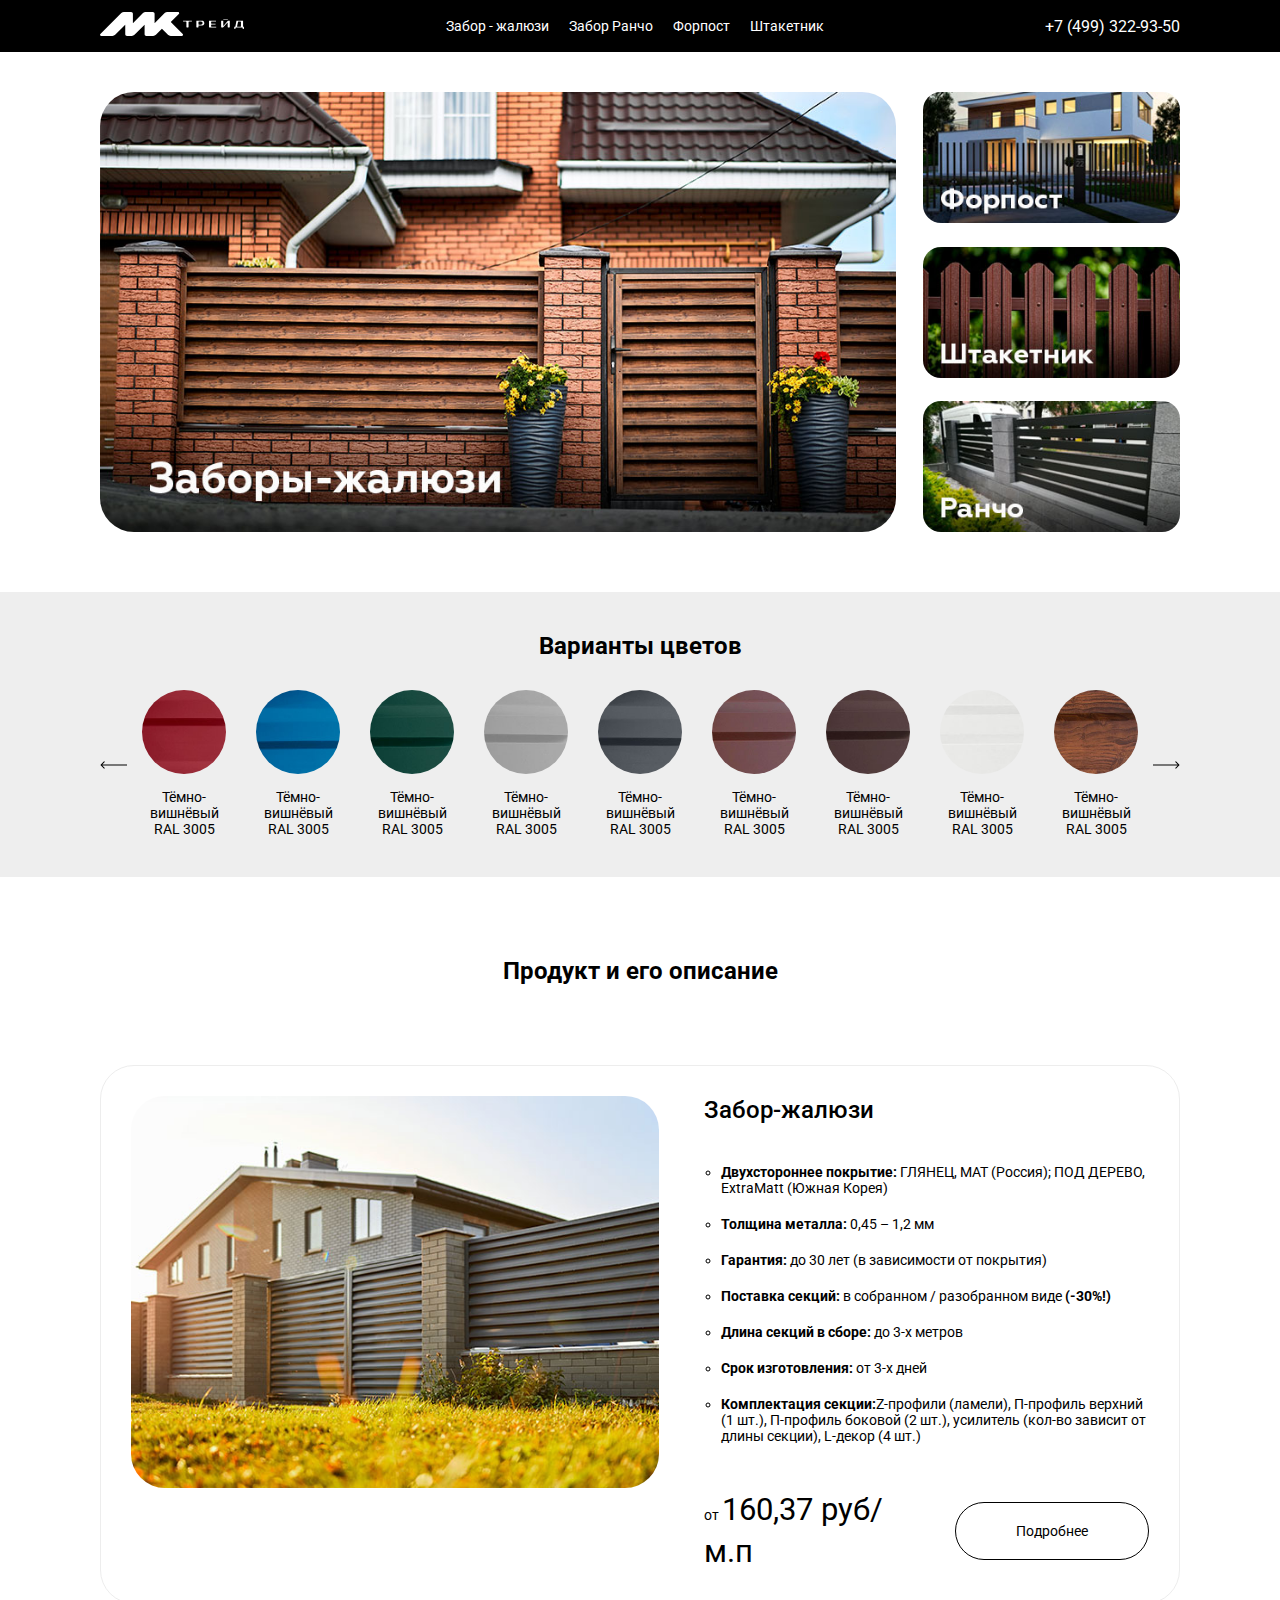
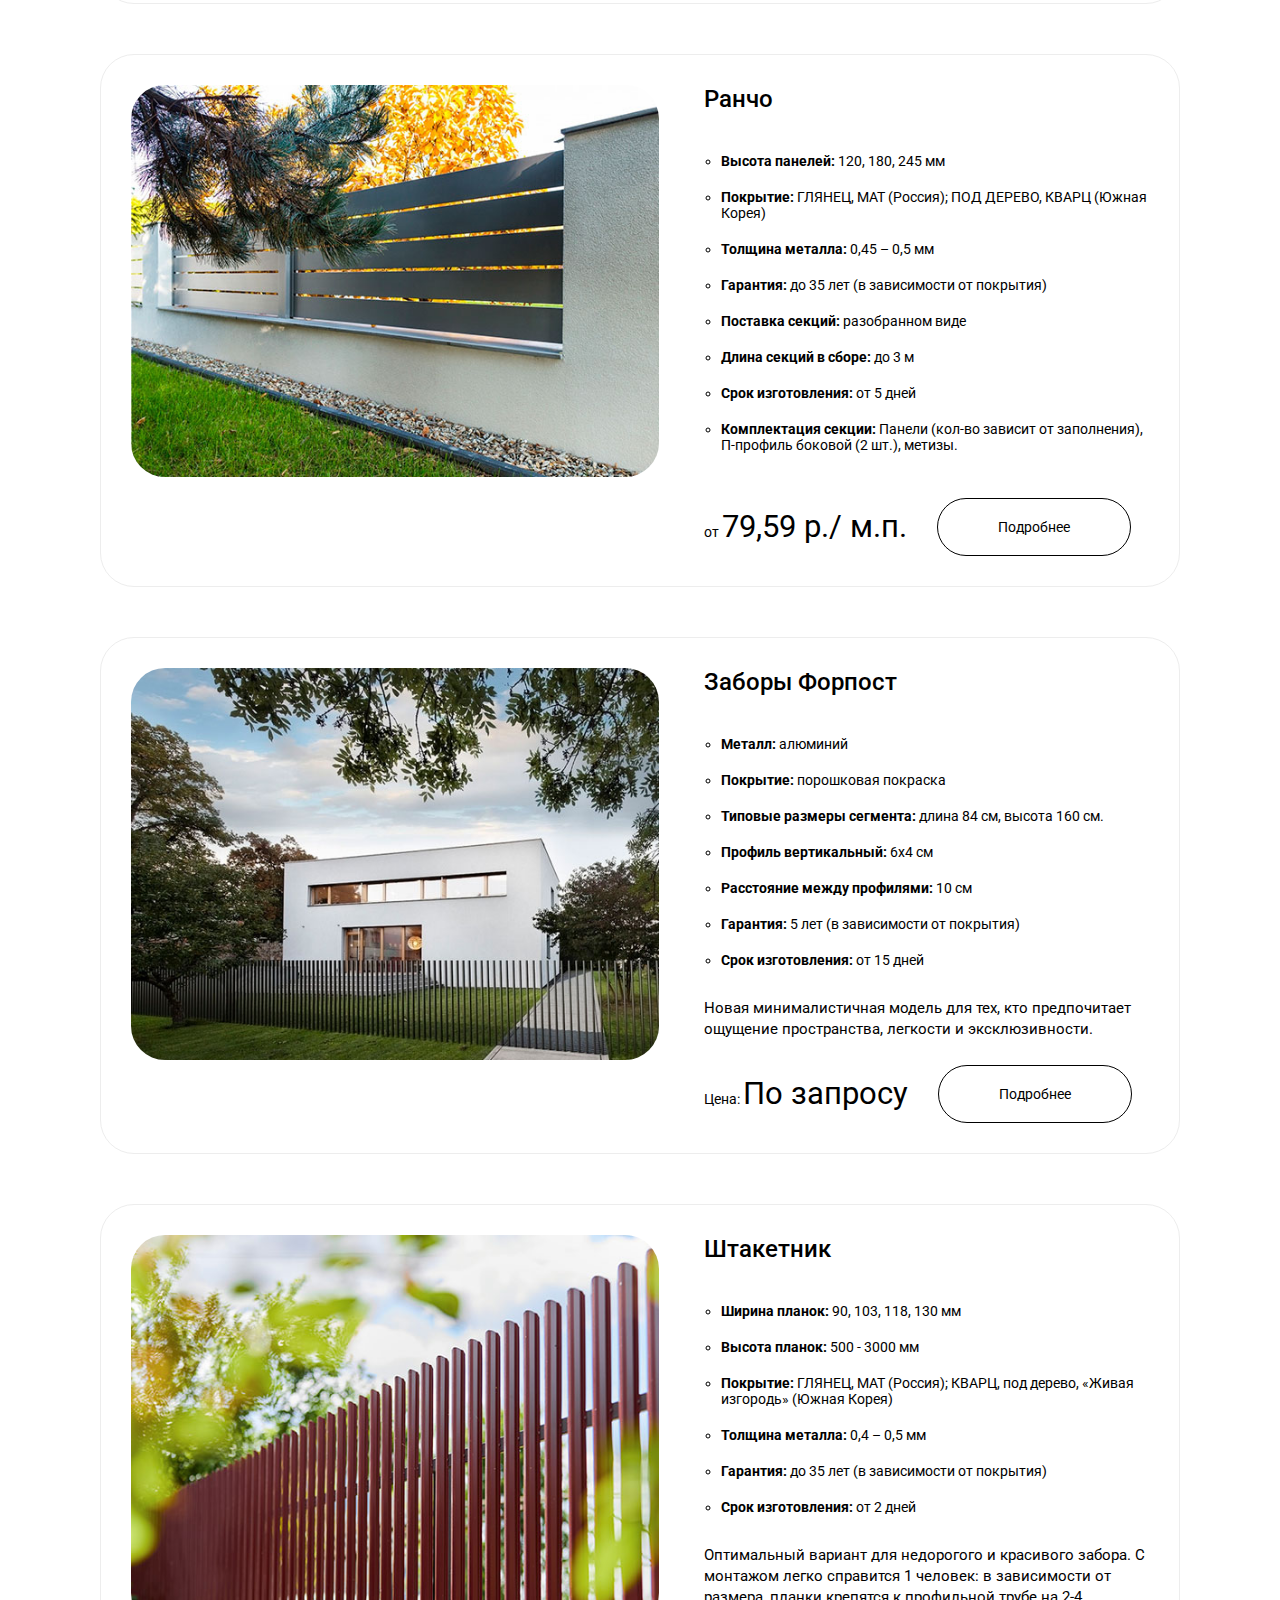
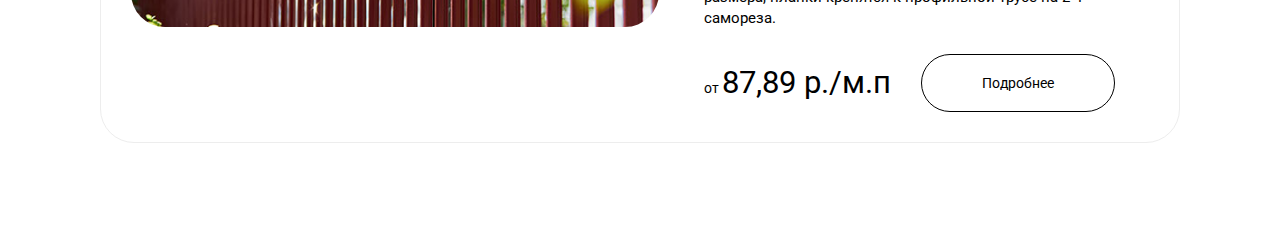
==== commit f61f3d7d: "add pic2" ====
--- a/index.html
+++ b/index.html
@@ -19,9 +19,11 @@
                 <div class="header-menu">
                     <ul class="header-menu__list">
                         <li class="header-menu__item"><a href="#" class="link header-menu__link">Забор - жалюзи</a></li>
-                        <li class="header-menu__item"><a href="#" class="link header-menu__link">Штакетник металлический</a></li>
                         <li class="header-menu__item"><a href="#" class="link header-menu__link">Забор Ранчо</a></li>
-                        <li class="header-menu__item"><a href="#" class="link header-menu__link">Профнастил для забора</a></li>
+                        <li class="header-menu__item"><a href="#" class="link header-menu__link">Форпост</a></li>
+                        <li class="header-menu__item"><a href="#" class="link header-menu__link">Штакетник</a></li>
+
+
                     </ul>
                 </div>
                 <div class="info">
@@ -42,17 +44,26 @@
         <div class="container">
             <div class="banner-content">
                 <div class="banner-main">
-                    <img src="assets/img/banners/big.jpg" alt="">
+                    <a href="#" class="banner-main__link">
+                        <img src="assets/img/banners/big.jpg" alt="">
+                    </a>
+
                 </div>
                 <div class="banner-group">
                     <div class="banner-small">
-                        <img src="assets/img/banners/forpost.jpg" alt="">
+                        <a href="#" class="banner-main__link">
+                            <img src="assets/img/banners/forpost.jpg" alt="">
+                        </a>
                     </div>
                     <div class="banner-small">
-                        <img src="assets/img/banners/shtaketnik.jpg" alt="">
+                        <a href="#" class="banner-main__link">
+                            <img src="assets/img/banners/shtaketnik.jpg" alt="">
+                         </a>
                     </div>
                     <div class="banner-small">
-                        <img src="assets/img/banners/rancho.jpg" alt="">
+                        <a href="#" class="banner-main__link">
+                            <img src="assets/img/banners/rancho.jpg" alt="">
+                        </a>
                     </div>
                 </div>
             </div>
@@ -68,27 +79,39 @@
                 <div class="colors-container">
                     <div class="colors-content">
                         <div class="color-item">
-                            <img src="assets/img/colors/red.png" alt="">
-                            <p class="color-item__descr">Тёмно-вишнёвый RAL 3005</p>
-                        </div>
-                        <div class="color-item">
-                            <img src="assets/img/colors/red.png" alt="">
-                            <p class="color-item__descr">Тёмно-вишнёвый RAL 3005</p>
-                        </div>
-                        <div class="color-item">
-                            <img src="assets/img/colors/red.png" alt="">
-                            <p class="color-item__descr">Тёмно-вишнёвый RAL 3005</p>
-                        </div>
-                        <div class="color-item">
-                            <img src="assets/img/colors/red.png" alt="">
-                            <p class="color-item__descr">Тёмно-вишнёвый RAL 3005</p>
-                        </div>
-                        <div class="color-item">
-                            <img src="assets/img/colors/red.png" alt="">
-                            <p class="color-item__descr">Тёмно-вишнёвый RAL 3005</p>
-                        </div>
-                        <div class="color-item">
-                            <img src="assets/img/colors/red.png" alt="">
+                            <img src="assets/img/colors/3005.jpg" alt="">
+                            <p class="color-item__descr">Тёмно-вишнёвый RAL 3005</p>
+                        </div>
+                        <div class="color-item">
+                            <img src="assets/img/colors/5005.jpg" alt="">
+                            <p class="color-item__descr">Тёмно-вишнёвый RAL 3005</p>
+                        </div>
+                        <div class="color-item">
+                            <img src="assets/img/colors/6005.jpg" alt="">
+                            <p class="color-item__descr">Тёмно-вишнёвый RAL 3005</p>
+                        </div>
+                        <div class="color-item">
+                            <img src="assets/img/colors/7004.jpg" alt="">
+                            <p class="color-item__descr">Тёмно-вишнёвый RAL 3005</p>
+                        </div>
+                        <div class="color-item">
+                            <img src="assets/img/colors/7024.jpg" alt="">
+                            <p class="color-item__descr">Тёмно-вишнёвый RAL 3005</p>
+                        </div>
+                        <div class="color-item">
+                            <img src="assets/img/colors/8017.jpg" alt="">
+                            <p class="color-item__descr">Тёмно-вишнёвый RAL 3005</p>
+                        </div>
+                        <div class="color-item">
+                            <img src="assets/img/colors/8019.jpg" alt="">
+                            <p class="color-item__descr">Тёмно-вишнёвый RAL 3005</p>
+                        </div>
+                        <div class="color-item">
+                            <img src="assets/img/colors/9003.jpg" alt="">
+                            <p class="color-item__descr">Тёмно-вишнёвый RAL 3005</p>
+                        </div>
+                        <div class="color-item">
+                            <img src="assets/img/colors/dark.jpg" alt="">
                             <p class="color-item__descr">Тёмно-вишнёвый RAL 3005</p>
                         </div>
                     </div>
@@ -108,22 +131,53 @@
                     <h3 class="h3-main product-header-768">Забор-жалюзи</h3>
                     <div class="product-img">
                         <div class="main-img">
-                            <img src="assets/img/products/zhaluzi/zgaluzi-big.png" alt="">
+                            <img src="assets/img/products/zhaluzi/zhaluzi-main.jpg" alt="">
                         </div>
                     </div>
                     <div class="product-text">
                         <h3 class="h3-main product-header">Забор-жалюзи</h3>
                         <div class="product-list">
                             <ul>
-                                <li class="product-list__item"><b>Ширина планки:</b> 90мм</li>
-                                <li class="product-list__item"><b>Виды покрытий:</b> ГЛЯНЕЦ, МАТ, КВАРЦ, Printech «под дерево»</li>
-                                <li class="product-list__item"><b>Дополнительные ребра жесткости</b></li>
-                                <li class="product-list__item"><b>Односторонее покрытие</b></li>
-                                <li class="product-list__item"><b>Изготовитель металла:</b>Южная Корея</li>
-                                <li class="product-list__item"><b>Срок изготовления: от 5-х дней</b></li>
+                                <li class="product-list__item"><b>Двухстороннее покрытие: </b> ГЛЯНЕЦ, МАТ (Россия); ПОД ДЕРЕВО, ExtraMatt (Южная Корея)</li>
+                                <li class="product-list__item"><b>Толщина металла: </b> 0,45 – 1,2 мм</li>
+                                <li class="product-list__item"><b>Гарантия: </b>до 30 лет (в зависимости от покрытия)</li>
+                                <li class="product-list__item"><b>Поставка секций: </b>в собранном / разобранном виде <b>(-30%!)</b></li>
+                                <li class="product-list__item"><b>Длина секций в сборе: </b>до 3-х метров </li>
+                                <li class="product-list__item"><b>Срок изготовления: </b>от 3-х дней</li>
+                                <li class="product-list__item"><b>Комплектация секции:</b>Z-профили (ламели), П-профиль верхний (1 шт.), П-профиль боковой (2 шт.), усилитель (кол-во зависит от длины секции), L-декор (4 шт.)</li>
                             </ul>
                         </div>
-                        <p class="product-descr">Классическое исполнение изгибов ламели. Самая популярная серия благодаря своему строгому современному виду.</p>
+                        <!-- <p class="product-descr">Z-профили (ламели), П-профиль верхний (1 шт.), П-профиль боковой (2 шт.), усилитель (кол-во зависит от длины секции), L-декор (4 шт.)</p>
+                         -->
+                        <div class="product-price">
+                            <p class="price">от <span>160,37 руб/м.п</span></p>
+                            <a href="" class="white-btn price-btn">Подробнее</a>
+                        </div>
+                    </div>
+    
+                </div>
+                <div class="product-item">
+                    <h3 class="h3-main product-header-768">Ранчо</h3>
+                    <div class="product-img">
+                        <div class="main-img">
+                            <img src="assets/img/products/rancho/rancho-main.jpg" alt="">
+                        </div>
+                    </div>
+                    <div class="product-text">
+                        <h3 class="h3-main product-header">Ранчо</h3>
+                        <div class="product-list">
+                            <ul>
+                                <li class="product-list__item"><b>Высота панелей:</b> 120, 180, 245 мм</li>
+                                <li class="product-list__item"><b>Покрытие: </b> ГЛЯНЕЦ, МАТ (Россия); ПОД ДЕРЕВО, КВАРЦ (Южная Корея)</li>
+                                <li class="product-list__item"><b>Толщина металла: </b>0,45 – 0,5 мм</li>
+                                <li class="product-list__item"><b>Гарантия: </b>до 35 лет (в зависимости от покрытия)</li>
+                                <li class="product-list__item"><b>Поставка секций: </b>разобранном виде </li>
+                                <li class="product-list__item"><b>Длина секций в сборе:</b> до 3 м </li>
+                                <li class="product-list__item"><b>Срок изготовления: </b> от 5 дней</li>
+                                <li class="product-list__item"><b>Комплектация секции:</b> Панели (кол-во зависит от заполнения), П-профиль боковой (2 шт.), метизы.</li>
+                            </ul>
+                        </div>
+                        <!-- <p class="product-descr">Классическое исполнение изгибов ламели. Самая популярная серия благодаря своему строгому современному виду.</p> -->
                         <div class="product-price">
                             <p class="price">от <span>79,59 р./ м.п.</span></p>
                             <a href="" class="white-btn price-btn">Подробнее</a>
@@ -132,95 +186,68 @@
     
                 </div>
                 <div class="product-item">
-                    <h3 class="h3-main product-header-768">Забор-жалюзи</h3>
+                    <h3 class="h3-main product-header-768">Заборы Форпост</h3>
                     <div class="product-img">
                         <div class="main-img">
-                            <img src="assets/img/products/zhaluzi/zgaluzi-big.png" alt="">
+                            <img src="assets/img/products/forpost/forpost-main.jpg" alt="">
                         </div>
                     </div>
                     <div class="product-text">
-                        <h3 class="h3-main product-header">Забор-жалюзи</h3>
+                        <h3 class="h3-main product-header">Заборы Форпост</h3>
                         <div class="product-list">
                             <ul>
-                                <li class="product-list__item"><b>Ширина планки:</b> 90мм</li>
-                                <li class="product-list__item"><b>Виды покрытий:</b> ГЛЯНЕЦ, МАТ, КВАРЦ, Printech «под дерево»</li>
-                                <li class="product-list__item"><b>Дополнительные ребра жесткости</b></li>
-                                <li class="product-list__item"><b>Односторонее покрытие</b></li>
-                                <li class="product-list__item"><b>Изготовитель металла:</b>Южная Корея</li>
-                                <li class="product-list__item"><b>Срок изготовления: от 5-х дней</b></li>
+                                <li class="product-list__item"><b>Металл: </b> алюминий</li>
+                                <li class="product-list__item"><b>Покрытие: </b> порошковая покраска</li>
+                                <li class="product-list__item"><b>Типовые размеры сегмента: </b>длина 84 см, высота 160 см.</li>
+                                <li class="product-list__item"><b>Профиль вертикальный: </b>6х4 см</li>
+                                <li class="product-list__item"><b>Расстояние между профилями: </b>10 см</li>
+                                <li class="product-list__item"><b>Гарантия: </b>5 лет (в зависимости от покрытия)</li>
+                                <li class="product-list__item"><b>Срок изготовления: </b> от 15 дней</li>
                             </ul>
                         </div>
-                        <p class="product-descr">Классическое исполнение изгибов ламели. Самая популярная серия благодаря своему строгому современному виду.</p>
+                         <p class="product-descr">Новая минималистичная модель для тех, кто предпочитает ощущение пространства, легкости и эксклюзивности. </p> 
                         <div class="product-price">
-                            <p class="price">от <span>79,59 р./ м.п.</span></p>
+                            <p class="price">Цена: <span>По запросу</span></p>
                             <a href="" class="white-btn price-btn">Подробнее</a>
                         </div>
                     </div>
     
                 </div>
                 <div class="product-item">
-                    <h3 class="h3-main product-header-768">Забор-жалюзи</h3>
+                    <h3 class="h3-main product-header-768">Штакетник</h3>
                     <div class="product-img">
                         <div class="main-img">
-                            <img src="assets/img/products/zhaluzi/zgaluzi-big.png" alt="">
+                            <img src="assets/img/products/shtaketnik/shtaketnik-main.jpg" alt="">
                         </div>
                     </div>
                     <div class="product-text">
-                        <h3 class="h3-main product-header">Забор-жалюзи</h3>
+                        <h3 class="h3-main product-header">Штакетник</h3>
                         <div class="product-list">
                             <ul>
-                                <li class="product-list__item"><b>Ширина планки:</b> 90мм</li>
-                                <li class="product-list__item"><b>Виды покрытий:</b> ГЛЯНЕЦ, МАТ, КВАРЦ, Printech «под дерево»</li>
-                                <li class="product-list__item"><b>Дополнительные ребра жесткости</b></li>
-                                <li class="product-list__item"><b>Односторонее покрытие</b></li>
-                                <li class="product-list__item"><b>Изготовитель металла:</b>Южная Корея</li>
-                                <li class="product-list__item"><b>Срок изготовления: от 5-х дней</b></li>
+                                <li class="product-list__item"><b>Ширина планок: </b> 90, 103, 118, 130 мм</li>
+                                <li class="product-list__item"><b>Высота планок:  </b> 500 - 3000 мм</li>
+                                <li class="product-list__item"><b>Покрытие: </b>ГЛЯНЕЦ, МАТ (Россия); КВАРЦ, под дерево, «Живая изгородь» (Южная Корея)</li>
+                                <li class="product-list__item"><b>Толщина металла: </b>0,4 – 0,5 мм</li>
+                                <li class="product-list__item"><b>Гарантия: </b>до 35 лет (в зависимости от покрытия)</li>
+                                <li class="product-list__item"><b>Срок изготовления: </b>от 2 дней</li>
                             </ul>
                         </div>
-                        <p class="product-descr">Классическое исполнение изгибов ламели. Самая популярная серия благодаря своему строгому современному виду.</p>
+                        <p class="product-descr">Оптимальный вариант для недорогого и красивого забора. С монтажом легко справится 1 человек: в зависимости от размера, планки крепятся к профильной трубе на 2-4 самореза.</p>
                         <div class="product-price">
-                            <p class="price">от <span>79,59 р./ м.п.</span></p>
+                            <p class="price">от <span>87,89 р./м.п</span></p>
                             <a href="" class="white-btn price-btn">Подробнее</a>
                         </div>
                     </div>
     
                 </div>
-                <div class="product-item">
-                    <h3 class="h3-main product-header-768">Забор-жалюзи</h3>
-                    <div class="product-img">
-                        <div class="main-img">
-                            <img src="assets/img/products/zhaluzi/zgaluzi-big.png" alt="">
-                        </div>
-                    </div>
-                    <div class="product-text">
-                        <h3 class="h3-main product-header">Забор-жалюзи</h3>
-                        <div class="product-list">
-                            <ul>
-                                <li class="product-list__item"><b>Ширина планки:</b> 90мм</li>
-                                <li class="product-list__item"><b>Виды покрытий:</b> ГЛЯНЕЦ, МАТ, КВАРЦ, Printech «под дерево»</li>
-                                <li class="product-list__item"><b>Дополнительные ребра жесткости</b></li>
-                                <li class="product-list__item"><b>Односторонее покрытие</b></li>
-                                <li class="product-list__item"><b>Изготовитель металла:</b>Южная Корея</li>
-                                <li class="product-list__item"><b>Срок изготовления: от 5-х дней</b></li>
-                            </ul>
-                        </div>
-                        <p class="product-descr">Классическое исполнение изгибов ламели. Самая популярная серия благодаря своему строгому современному виду.</p>
-                        <div class="product-price">
-                            <p class="price">от <span>79,59 р./ м.п.</span></p>
-                            <a href="" class="white-btn price-btn">Подробнее</a>
-                        </div>
-                    </div>
-    
-                </div>
                 
-    
-                </div>
+
 
             </div>
         </div>
     </div>
 
-    <div class="order">
+  <!--   <div class="order">
         <div class="container">
                 <h2 class="h2-main">Оформить заказ</h2>
                 <div class="form-content">
@@ -358,7 +385,7 @@
                 </div>
             </div>
         </div>
-    </footer>
+    </footer> -->
  
     
 </body>
--- a/css/style.css
+++ b/css/style.css
@@ -111,10 +111,21 @@
     max-width: 925px;
     font-size: 0px;
     margin: 0 27px 0 0;
+    border-radius: 34px;
 }
 .banner-main img{
     width: 100%;
     border-radius: 34px;
+}
+.banner-main__link {
+    display: block;
+    height: 100%;
+}
+.banner-main__link:hover {
+    -webkit-box-shadow: 0px 5px 10px 2px rgba(34, 60, 80, 0.2);
+-moz-box-shadow: 0px 5px 10px 2px rgba(34, 60, 80, 0.2);
+box-shadow: 0px 5px 10px 2px rgba(34, 60, 80, 0.2);
+border-radius: 34px;
 }
 
 .banner-group {
@@ -149,6 +160,7 @@
 
 
 .slider-colors {
+    margin: 30px 0 0 0;
     display: flex;
     justify-content: space-between;
     align-items: center;
@@ -163,6 +175,8 @@
 }
 
 .color-item {
+    width: 145px;
+    margin: 0 15px;
     border-radius: 50%;
     display: flex;
     flex-direction: column;
@@ -174,6 +188,7 @@
 }
 .color-item__descr {
     padding: 15px 0 0 0;
+    font-size: 14px;
     text-align: center;
     color: var(--p--colors-descr);
 }
@@ -208,7 +223,9 @@
 
 .product-item:hover {
     cursor: pointer;
-    border: 1px solid #a5a1a1;
+    -webkit-box-shadow: 0px 5px 10px 2px rgba(34, 60, 80, 0.2);
+    -moz-box-shadow: 0px 5px 10px 2px rgba(34, 60, 80, 0.2);
+    box-shadow: 0px 5px 10px 2px rgba(34, 60, 80, 0.2);
    
 }
 .product-img {
@@ -219,6 +236,7 @@
 }
 .main-img img {
     width: 100%;
+    border-radius: 34px;
 }
 
 .h3-main {
@@ -231,6 +249,7 @@
 }
 .product-list {
     padding: 40px 0 0 17px;
+    max-width: 566px;
 }
 .product-list ul {
     list-style-type: circle;
@@ -252,7 +271,7 @@
 
 .product-price {
     display: flex;
-    padding: 40px 0 0 0;
+    padding: 20px 0 0 0;
     align-items: center;
 }
 .price {
@@ -560,6 +579,7 @@
     .product-item {
         margin: 30px auto 0;
     }
+    
 
 }
 @media (max-width: 991px){
@@ -568,10 +588,6 @@
   }
 }
 @media (max-width: 768px){
-  
-}
-
-@media (max-width: 767px) {
     .banner-content{
         flex-direction: column;
         
@@ -587,7 +603,12 @@
         max-width: 217px;
         font-size: 0px;
     }
-}
+    .colors-container {
+        width: 477px;
+    }
+}
+
+
 
 @media (max-width: 750px) {
 
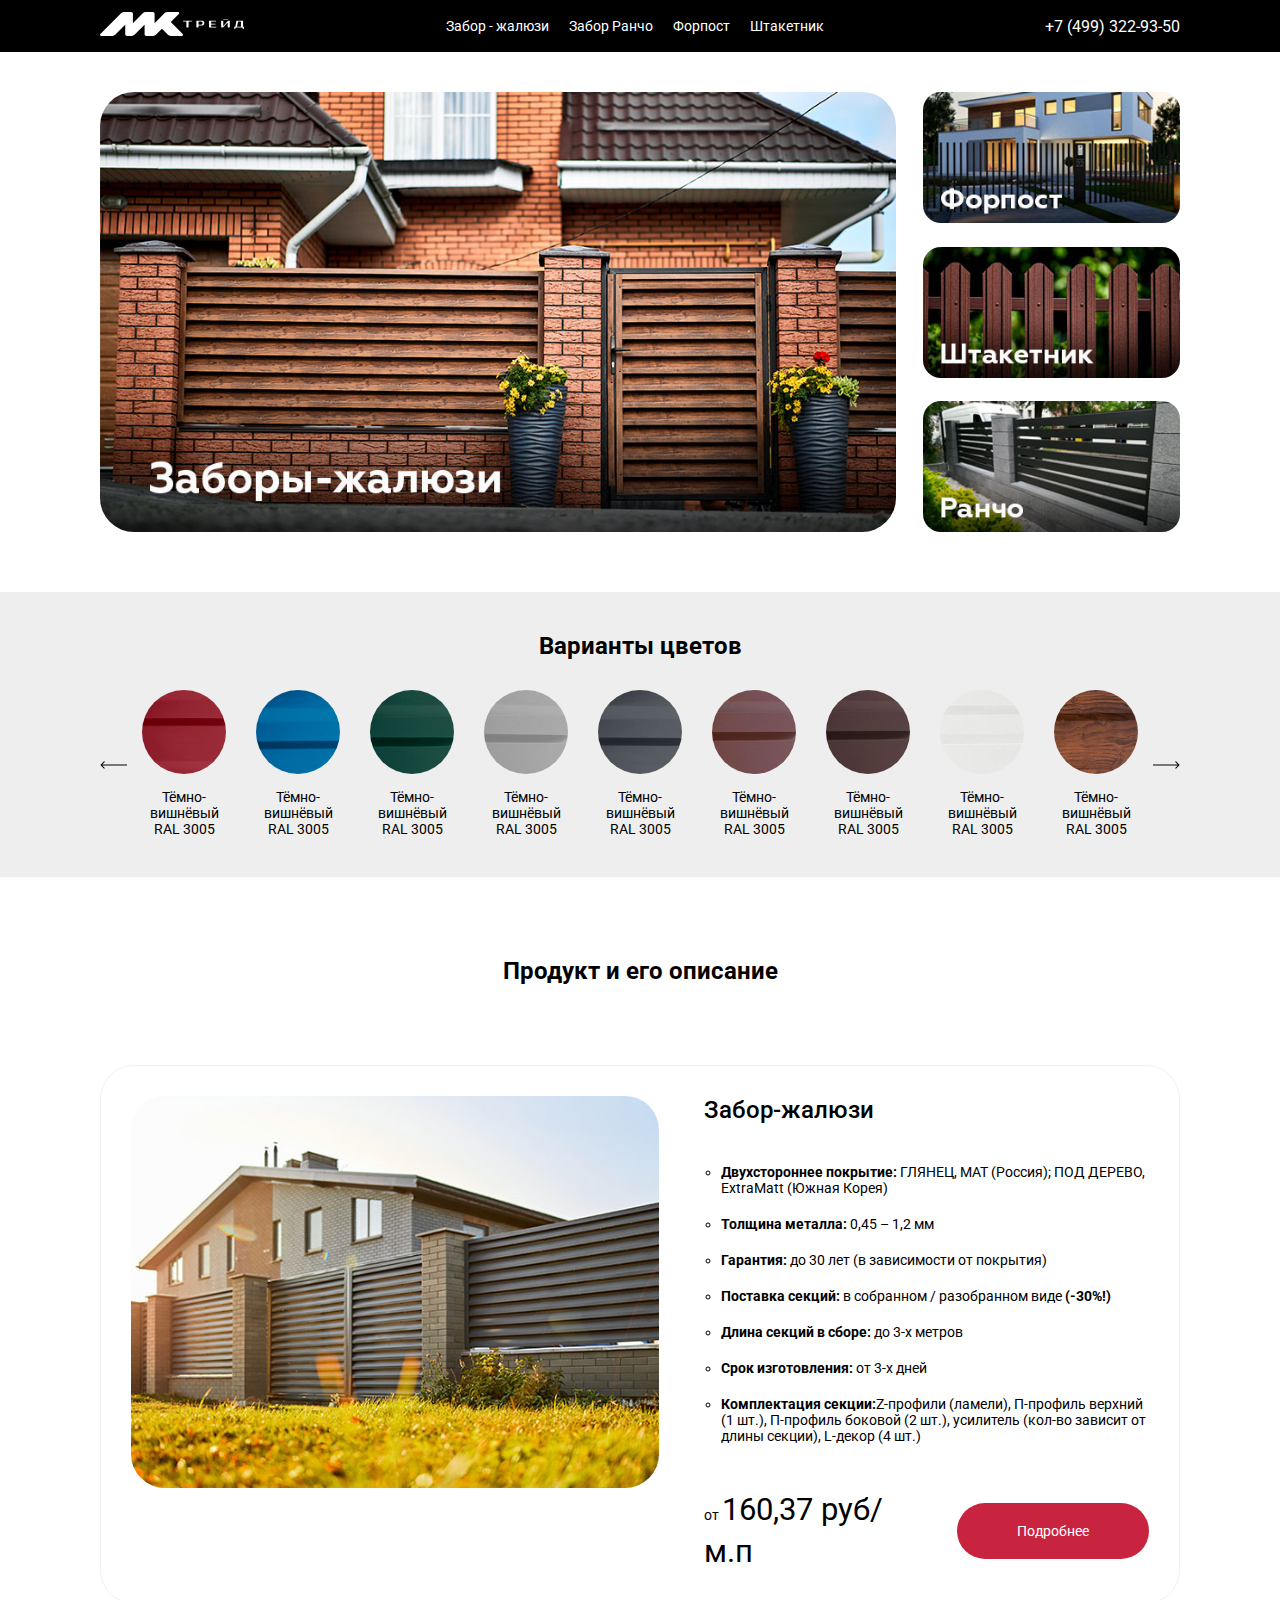
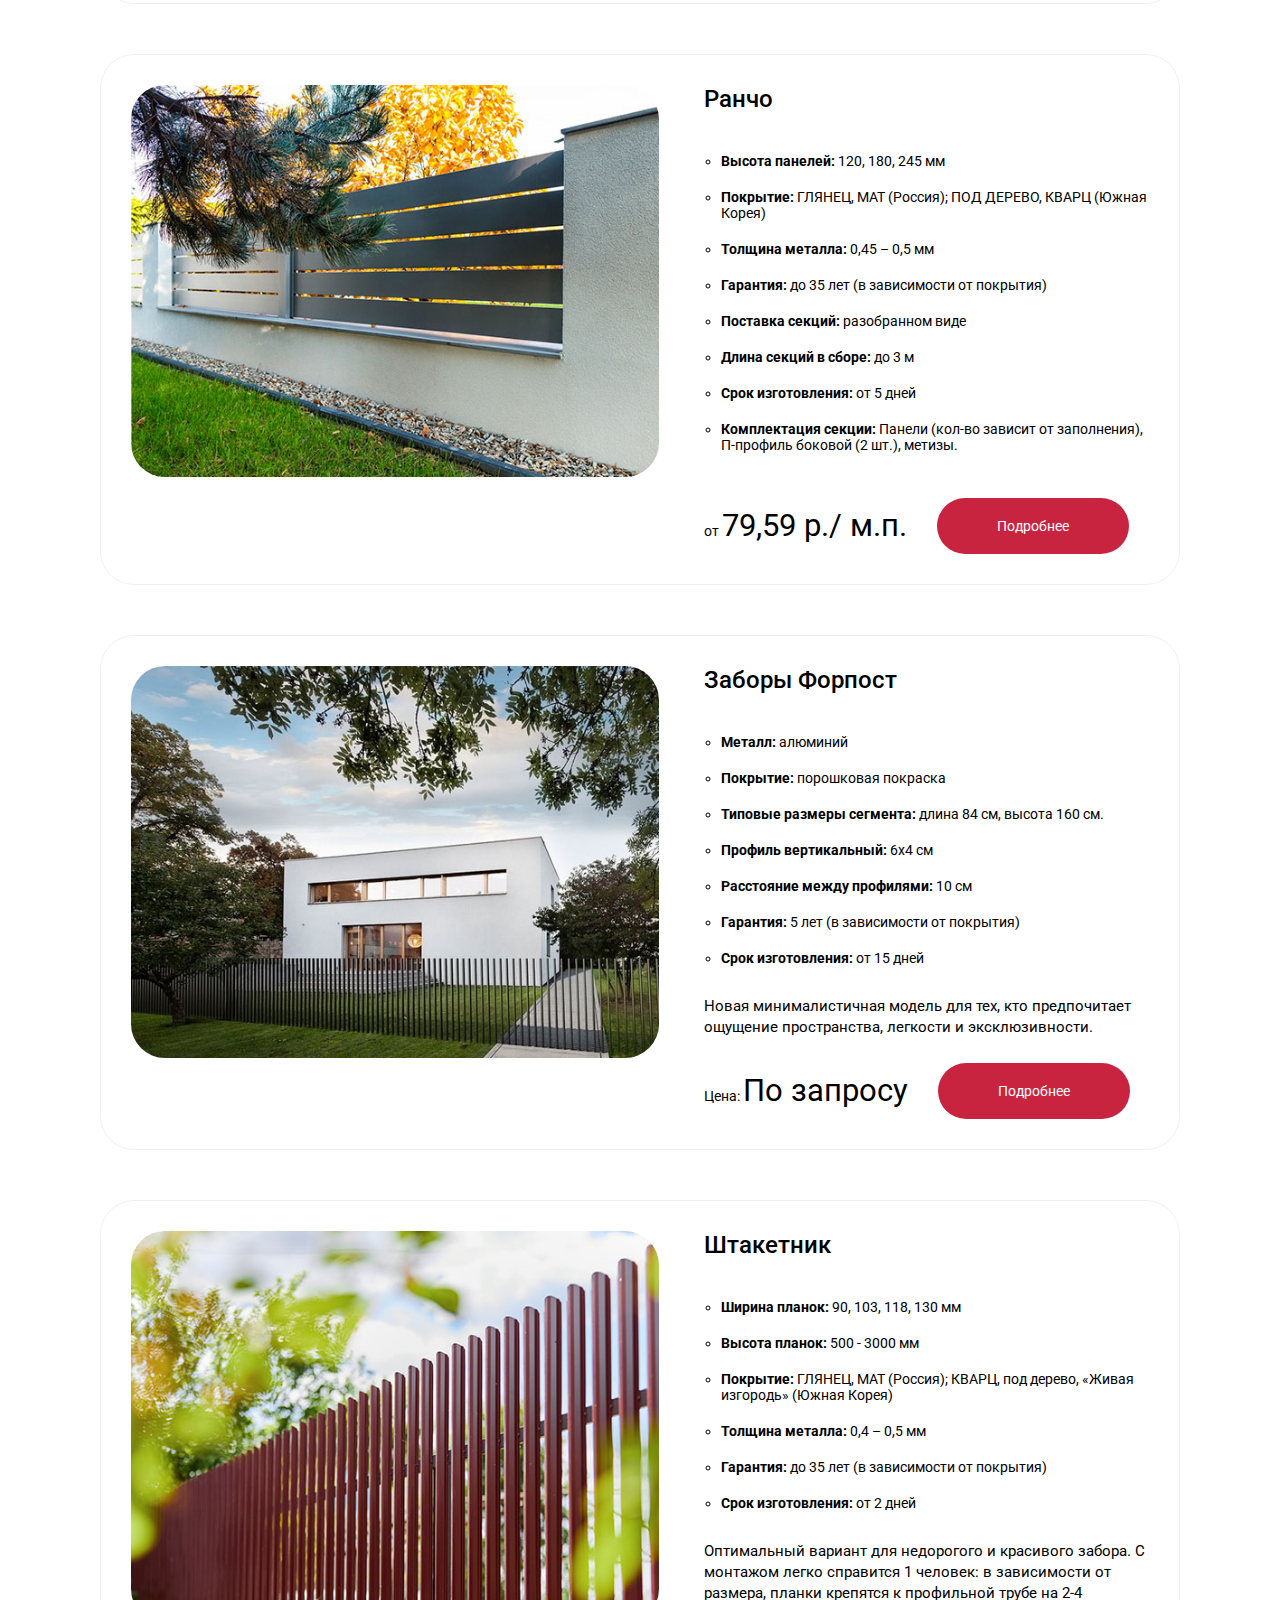
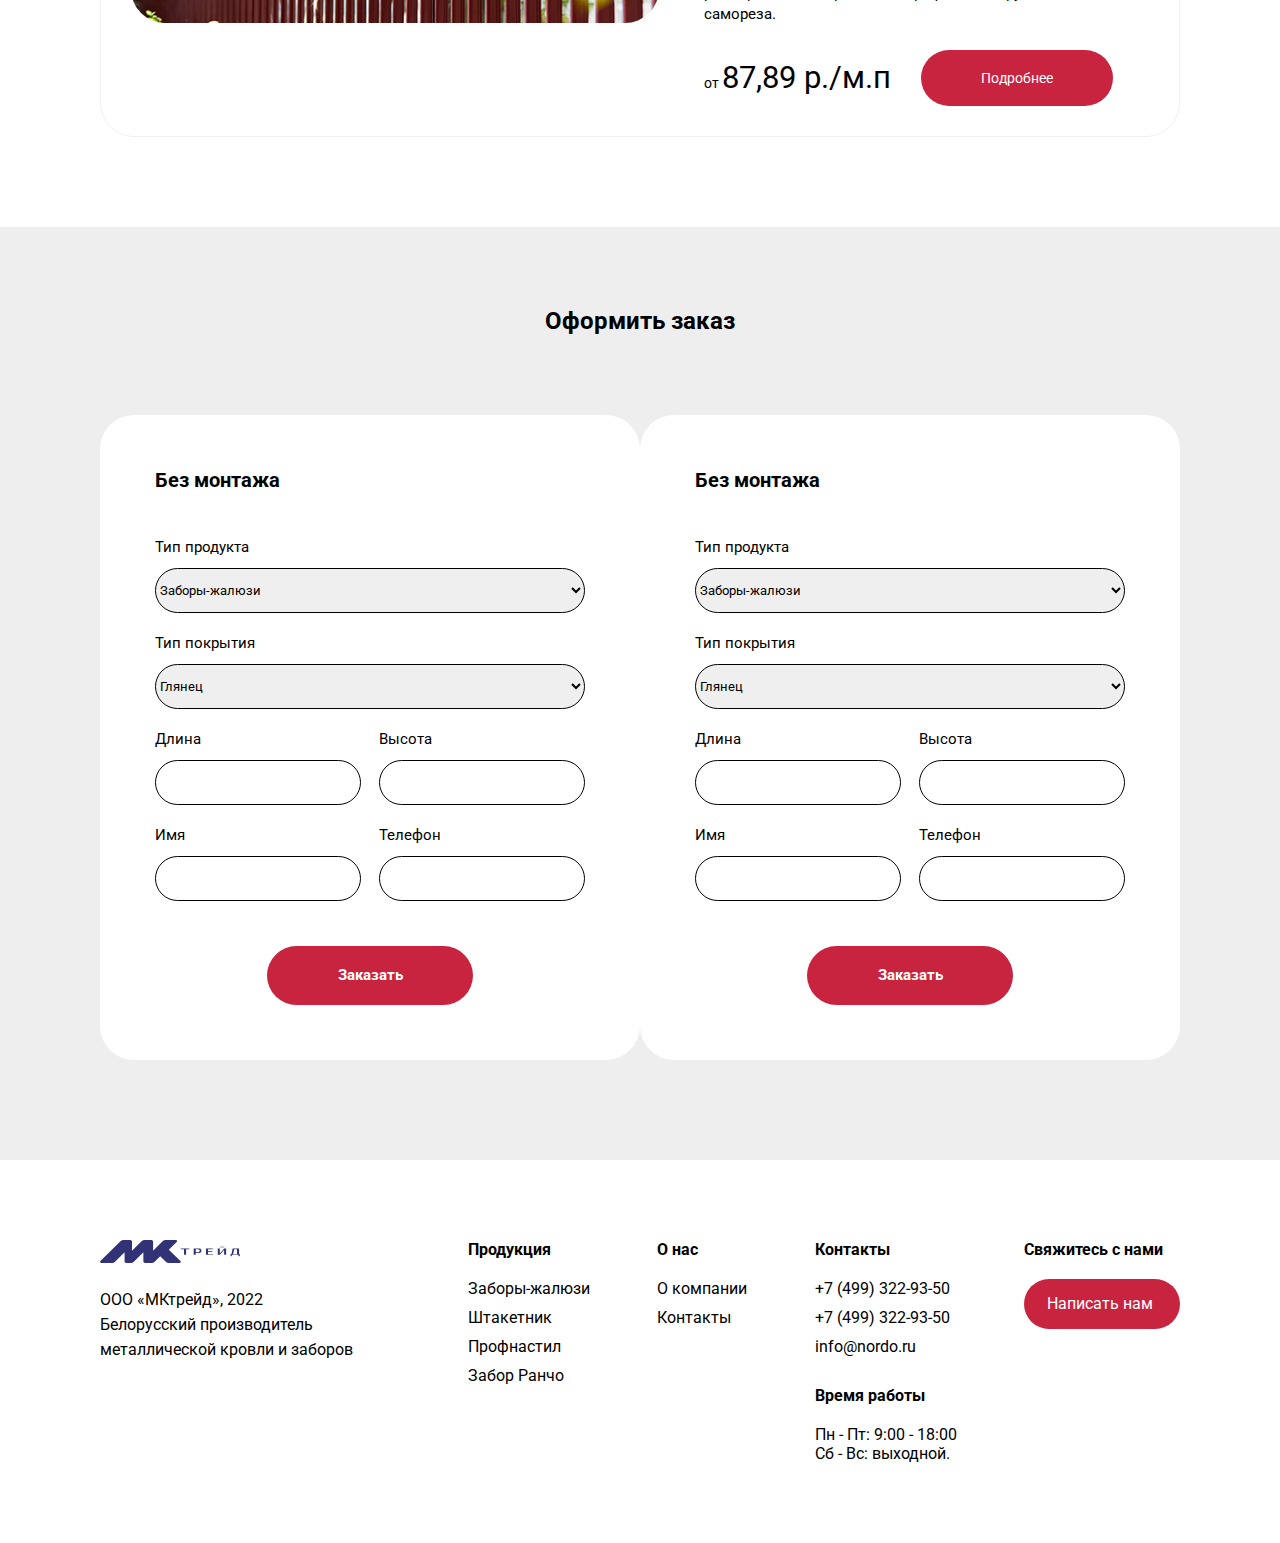
==== commit c2194e5b: "add add" ====
--- a/index.html
+++ b/index.html
@@ -247,7 +247,7 @@
         </div>
     </div>
 
-  <!--   <div class="order">
+    <div class="order">
         <div class="container">
                 <h2 class="h2-main">Оформить заказ</h2>
                 <div class="form-content">
@@ -356,7 +356,7 @@
                         <a href=""><img src="assets/img/logo_footer.svg" alt=""></a>
                     </div>
                     <p>ООО «МКтрейд», 2022<br>
-                        Производитель металлической кровли и заборов</p>
+                        Белорусский производитель металлической кровли и заборов</p>
                 </div>
                 <div class="footer-production">
                     <p class="footer-title">Продукция</p>
@@ -385,7 +385,7 @@
                 </div>
             </div>
         </div>
-    </footer> -->
+    </footer>
  
     
 </body>
--- a/css/style.css
+++ b/css/style.css
@@ -214,7 +214,7 @@
 
 .product-item {
     display: flex;
-    border: 1px solid #ededed;
+    border: 1px solid rgba(0, 0, 0, 0.06);
     border-radius: 34px;
     padding: 30px 30px;
     margin: 50px auto 0;
@@ -288,13 +288,13 @@
     color: var(--li--product--color);
 }
 .white-btn {
-    background: var(--white--btn--bg);
-    border: 1px solid #000000;
+    background: var(--white--btn--hover);
+    /* border: 1px solid #000000; */
     border-radius: 50px;
     font-weight: 400;
     font-size: 14px;
     line-height: 16px;
-    color: var(--white--btn--color);
+    color: white;
     text-decoration: none;
     padding: 20px 60px;
     transition-duration: 0.3s;
@@ -302,7 +302,6 @@
 .white-btn:hover {
     background-color: var(--white--btn--hover);
     color: var(--white--btn--hover-color);
-    border: 1px solid var(--white--btn--hover);
 }
 
 /* Оформить заказ */
@@ -323,15 +322,15 @@
 .form-content {
     margin: 80px 0 0 0;
     display: flex;
-    justify-content: space-between;
+    justify-content: space-evenly;
 }
 
 .form-block {
     background-color: white;
-    width: 600px;
-    height: 752px;
-    border-radius: 34px;
-    padding: 54px 55px 80px 55px;
+    width: 545px;
+    border-radius: 34px;
+    padding: 54px 55px 55px 55px;
+    transition-duration: 0.3s;
 }
 .form-title {
     font-weight: 700;
@@ -342,27 +341,34 @@
 .form-main {
     padding: 45px 0 0 0;
 }
+.form-block:hover {
+    -webkit-box-shadow: 0px 5px 10px 2px rgba(34, 60, 80, 0.2);
+    -moz-box-shadow: 0px 5px 10px 2px rgba(34, 60, 80, 0.2);
+    box-shadow: 0px 5px 10px 2px rgba(34, 60, 80, 0.2);
+    border-radius: 34px;
+    cursor: pointer;
+}
 .form-elem {
-    margin: 0 0 30px 0;
+    margin: 0 0 20px 0;
 }
 .form-elem label {
     display: block;
     font-weight: 400;
-    font-size: 18px;
+    font-size: 15px;
     line-height: 21px;
     color: #000000;
 }
 .form-elem select {
     margin: 10px 0 0 0;
     border-radius: 34px;
-    height: 60px;
+    height: 45px;
     width: 100%;
     border: 1px solid black;
 }
 .form-elem input {
     margin: 10px 0 0 0;
     border-radius: 34px;
-    height: 60px;
+    height: 45px;
     width: 100%;
     border: 1px solid black;
 }
@@ -371,26 +377,25 @@
     justify-content: space-between;
 }
 .form-two-elem .form-elem{
-    flex-basis: 45%;
+    flex-basis: 48%;
 }
 .form-main button {
     position: relative;
     left: 50%;
     transform: translate(-50%, 0);
     margin: 25px 0 0 0;
-    width: 268px;
+    width: 206px;
     height: 59px;
     border-radius: 34px;
     background-color: #c9243f;
     color: white;
     font-weight: 700;
-    font-size: 20px;
+    font-size: 15px;
     line-height: 23px;
     outline: none;
     border: none;
     cursor: pointer;
 }
-
 
 
 /* Футер */
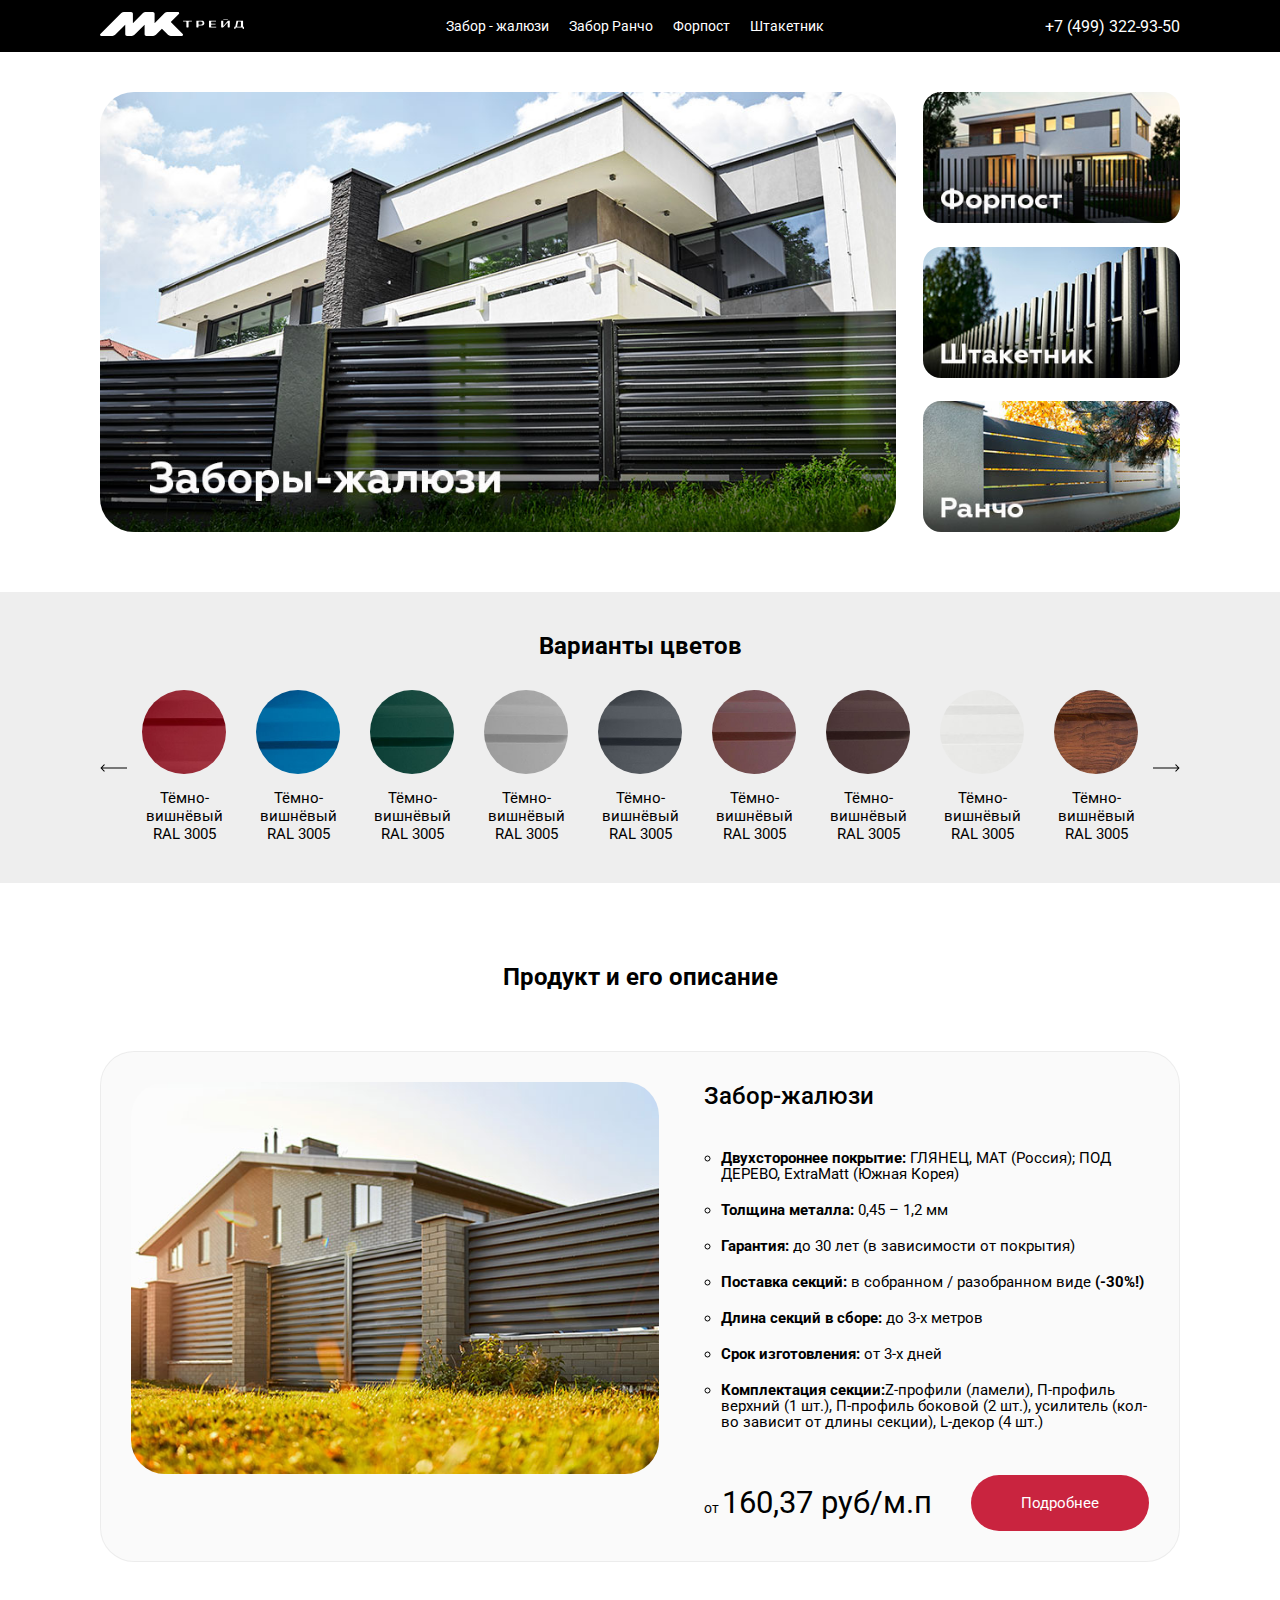
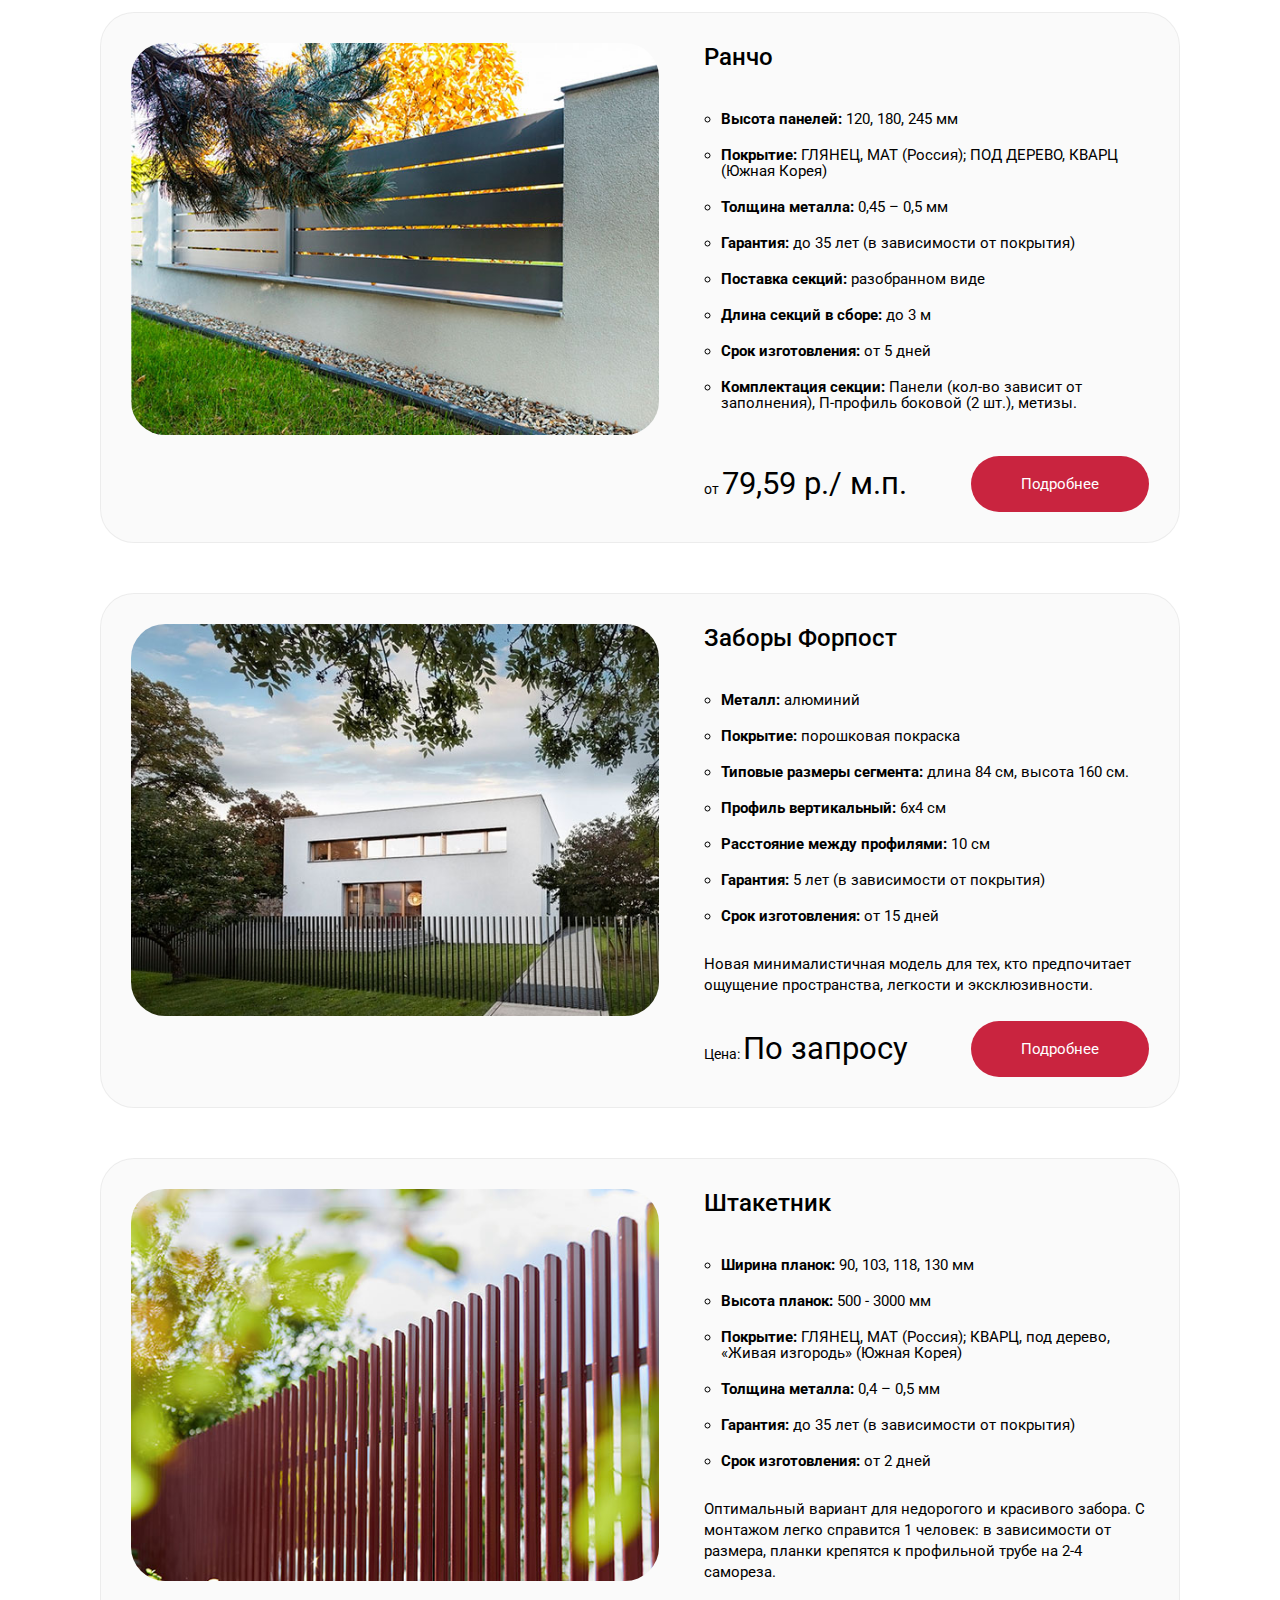
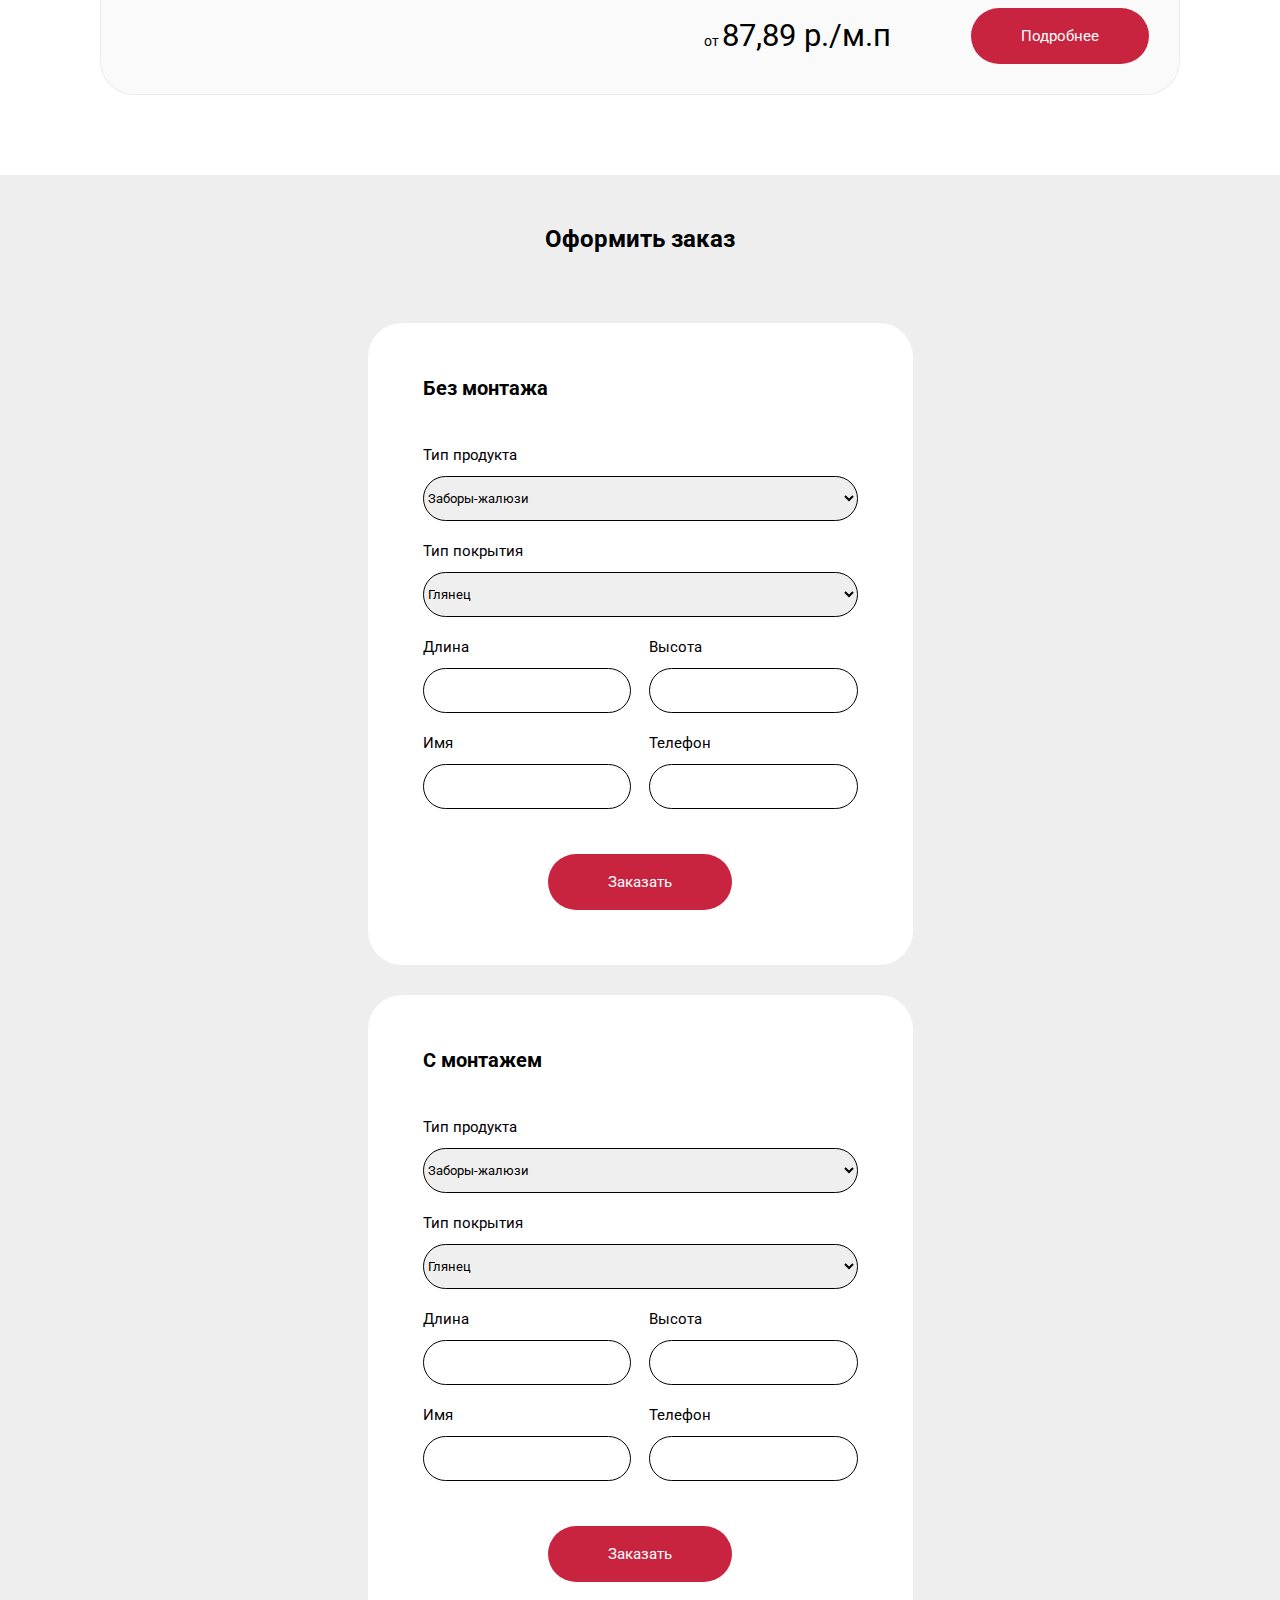
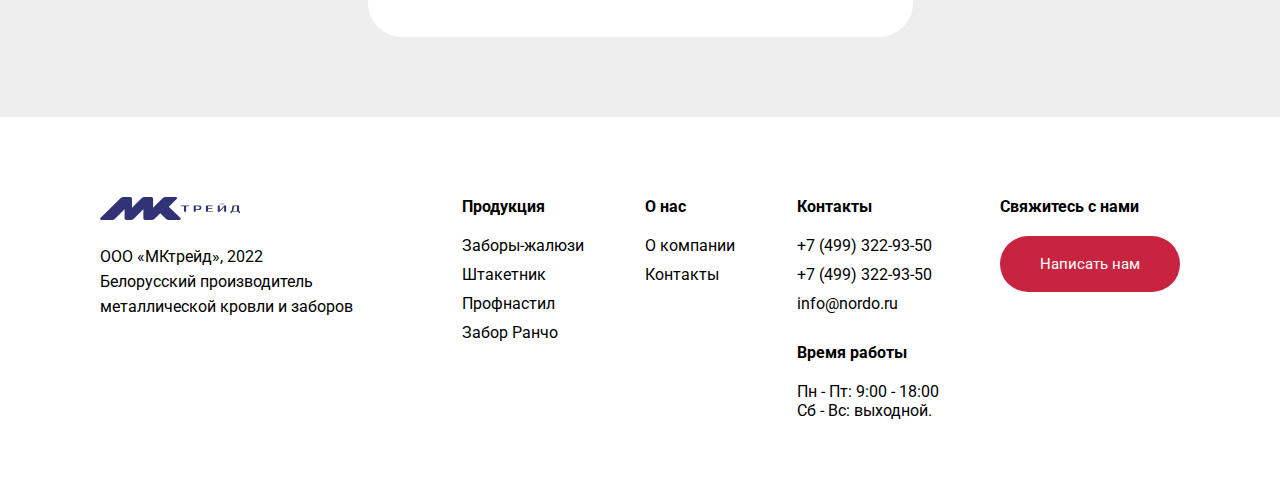
==== commit 4b886f9e: "add to Vlad" ====
--- a/index.html
+++ b/index.html
@@ -147,8 +147,7 @@
                                 <li class="product-list__item"><b>Комплектация секции:</b>Z-профили (ламели), П-профиль верхний (1 шт.), П-профиль боковой (2 шт.), усилитель (кол-во зависит от длины секции), L-декор (4 шт.)</li>
                             </ul>
                         </div>
-                        <!-- <p class="product-descr">Z-профили (ламели), П-профиль верхний (1 шт.), П-профиль боковой (2 шт.), усилитель (кол-во зависит от длины секции), L-декор (4 шт.)</p>
-                         -->
+                       
                         <div class="product-price">
                             <p class="price">от <span>160,37 руб/м.п</span></p>
                             <a href="" class="white-btn price-btn">Подробнее</a>
@@ -177,7 +176,7 @@
                                 <li class="product-list__item"><b>Комплектация секции:</b> Панели (кол-во зависит от заполнения), П-профиль боковой (2 шт.), метизы.</li>
                             </ul>
                         </div>
-                        <!-- <p class="product-descr">Классическое исполнение изгибов ламели. Самая популярная серия благодаря своему строгому современному виду.</p> -->
+                        
                         <div class="product-price">
                             <p class="price">от <span>79,59 р./ м.п.</span></p>
                             <a href="" class="white-btn price-btn">Подробнее</a>
@@ -299,7 +298,7 @@
                     </div>
                     <div class="form-block">
                         <p class="form-title">
-                            Без монтажа
+                            С монтажем
                         </p>
                         <form action="#" class="form-main">
                             <div class="form-elem">
--- a/css/style.css
+++ b/css/style.css
@@ -188,7 +188,7 @@
 }
 .color-item__descr {
     padding: 15px 0 0 0;
-    font-size: 14px;
+    font-size: 15px;
     text-align: center;
     color: var(--p--colors-descr);
 }
@@ -202,10 +202,11 @@
 
 }
 .products {
-    padding: 80px 0 30px 0;
+    padding: 80px 0 20px 0;
+    
 }
 .products-content {
-    padding: 30px 0 60px 0;
+    padding: 10px 0 60px 0;
     display: flex;
     flex-direction: column;
     align-items: center;
@@ -213,6 +214,7 @@
 }
 
 .product-item {
+    background-color: #f5f5f58c;
     display: flex;
     border: 1px solid rgba(0, 0, 0, 0.06);
     border-radius: 34px;
@@ -257,7 +259,7 @@
 .product-list__item {
     padding: 0 0 20px 0;
     font-weight: 400;
-    font-size: 14px;
+    font-size: 15px;
     line-height: 16px;
     color: var(--li--product--color);
 }
@@ -273,6 +275,7 @@
     display: flex;
     padding: 20px 0 0 0;
     align-items: center;
+    justify-content: space-between;
 }
 .price {
     font-weight: 400;
@@ -292,11 +295,11 @@
     /* border: 1px solid #000000; */
     border-radius: 50px;
     font-weight: 400;
-    font-size: 14px;
+    font-size: 15px;
     line-height: 16px;
     color: white;
     text-decoration: none;
-    padding: 20px 60px;
+    padding: 20px 50px;
     transition-duration: 0.3s;
 }
 .white-btn:hover {
@@ -307,7 +310,7 @@
 /* Оформить заказ */
 
 .order {
-    padding: 80px 0 100px 0;
+    padding: 50px 0 80px 0;
     background-color: var(--colors-bg-color);
 }
 
@@ -320,12 +323,14 @@
 /* Форма */
 
 .form-content {
-    margin: 80px 0 0 0;
-    display: flex;
+    margin: 40px 0 0 0;
+    display: flex;
+    flex-wrap: wrap;
     justify-content: space-evenly;
 }
 
 .form-block {
+    margin: 30px 0 0 0;
     background-color: white;
     width: 545px;
     border-radius: 34px;
@@ -384,14 +389,13 @@
     left: 50%;
     transform: translate(-50%, 0);
     margin: 25px 0 0 0;
-    width: 206px;
-    height: 59px;
+    padding: 20px 60px;
     border-radius: 34px;
     background-color: #c9243f;
     color: white;
-    font-weight: 700;
+    font-weight: normal;
     font-size: 15px;
-    line-height: 23px;
+    line-height: 16px;
     outline: none;
     border: none;
     cursor: pointer;
@@ -464,17 +468,16 @@
 }
 
 .btn-link {
-    padding: 15px 0 0 23px;
+    padding: 20px 40px;
     display: inline-block;
     text-decoration: none;
-    width: 156px;
-    height: 50px;
+
     background-color: #c9243f;
     border-radius: 34px;
     color: white;
     font-weight: 400;
-    font-size: 16px;
-    line-height: 19px;
+    font-size: 15px;
+    line-height: 16px;
 }
 
 @media (max-width: 1440px) {
@@ -623,6 +626,27 @@
     .banner-group {
         display: none;
     }
+    .main-img {
+        width: 310px;
+    }
+    .product-list {
+        max-width: 310px;
+    }
+    .product-price {
+        flex-direction: column;
+        padding: 10px 0 0 0;
+    }
+    .price span {
+        font-size: 27px;
+        margin: 0 0 0 0;
+    }
+    .price {
+        margin: 0 0px 27px 0px;
+    }
+    .product-descr {
+        max-width: 310px;
+        font-size: 14px;
+    }
 }
 @media (max-width: 661px) {
     .footer-btn {
@@ -639,15 +663,14 @@
 }
 
 @media (max-width: 660px) {
-    .main-img {
-        width: 460px;
-    }
-    .price span {
-        font-size: 30px;
-    }
+
     .white-btn {
         padding: 15px 40px;
     }
+    .form-two-elem {
+        flex-direction: column;
+    }
+
 }
 
 @media (max-width: 564px) {
@@ -709,9 +732,34 @@
 
 
 
-@media (max-width: 425px) {
-
-    
+@media (max-width: 424px) {
+    .product-item {
+        padding: 15px 15px;
+    }
+
+    .main-img {
+        width: 256px;
+    }
+    .product-descr {
+        max-width: 526px;
+    }
+    .product-list {
+        max-width: 256px;
+    }
+    .product-price {
+        flex-direction: column;
+        padding: 10px 0 0 0;
+    }
+    .price span {
+        font-size: 27px;
+        margin: 0 0 0 0;
+    }
+    .price {
+        margin: 0 0px 27px 0px;
+    }
+    .form-block {
+        padding: 30px;
+    }
 
 }
 @media (max-width: 375px) {
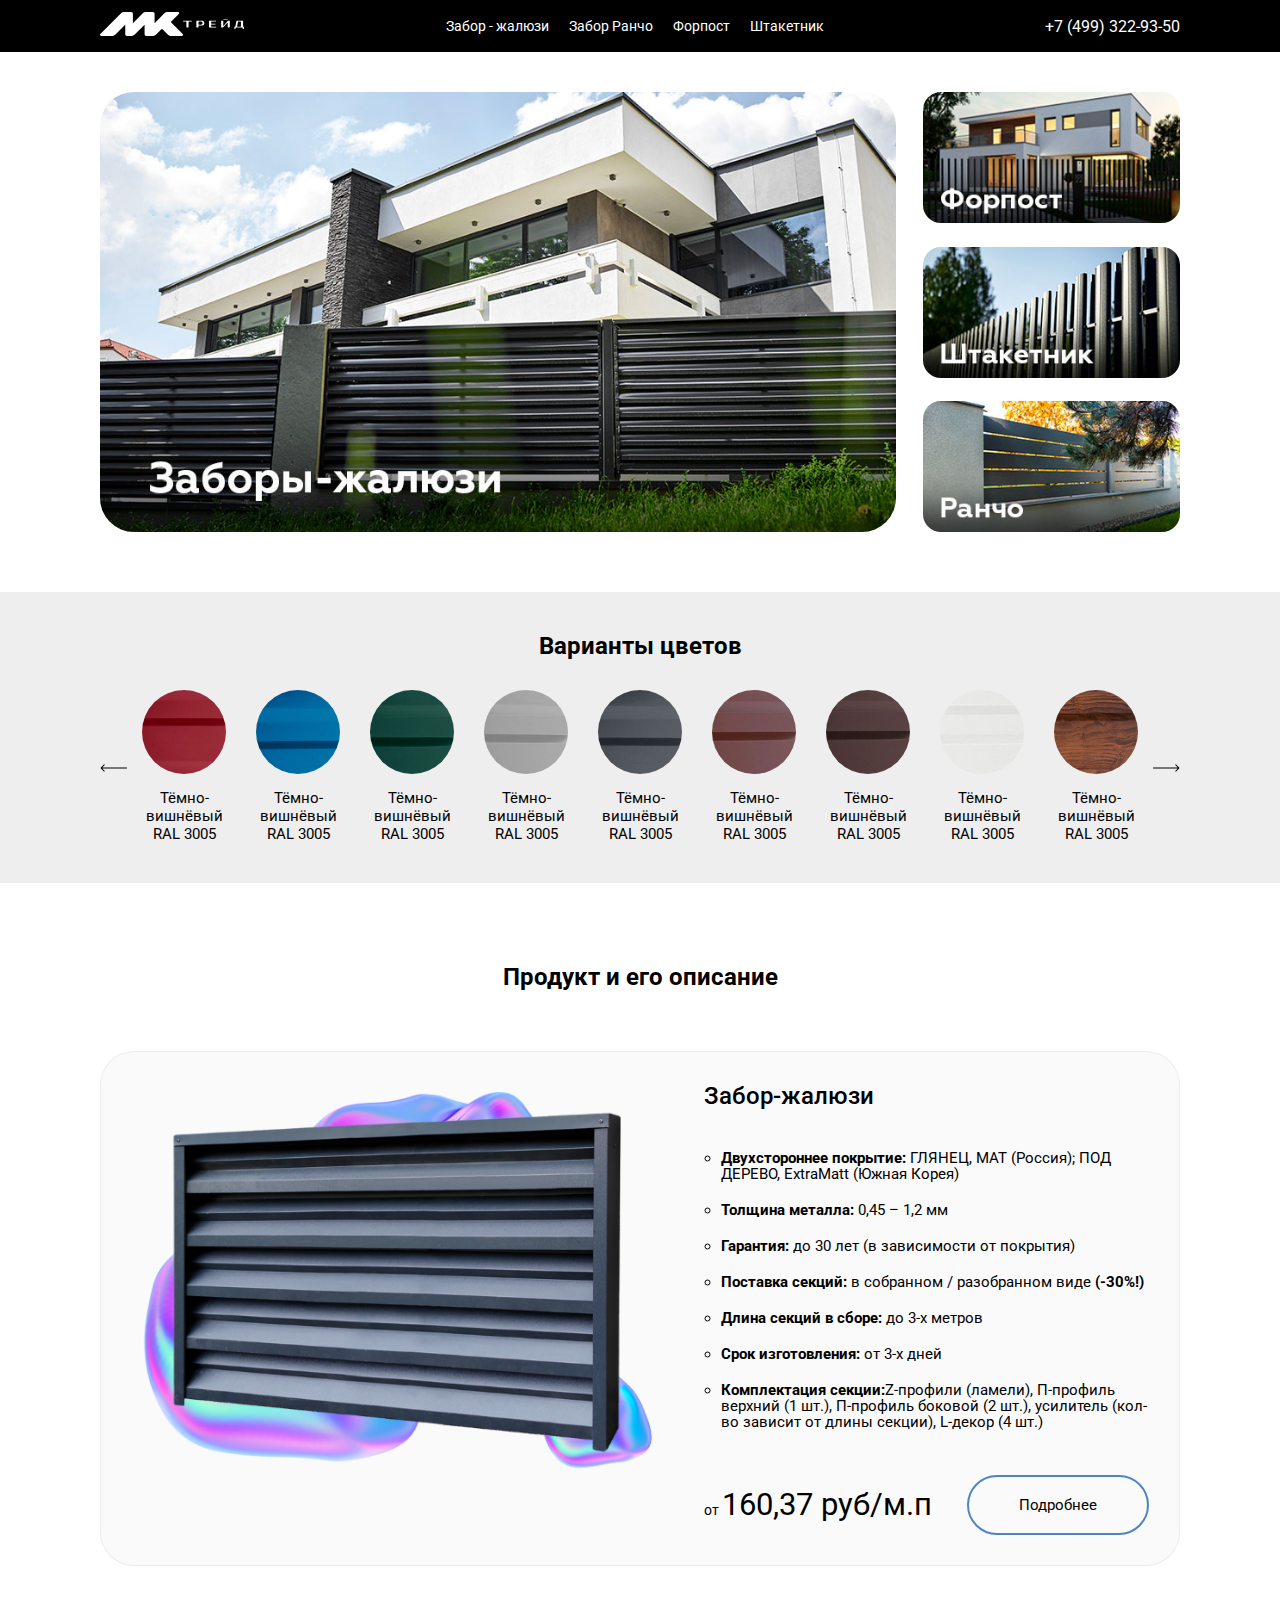
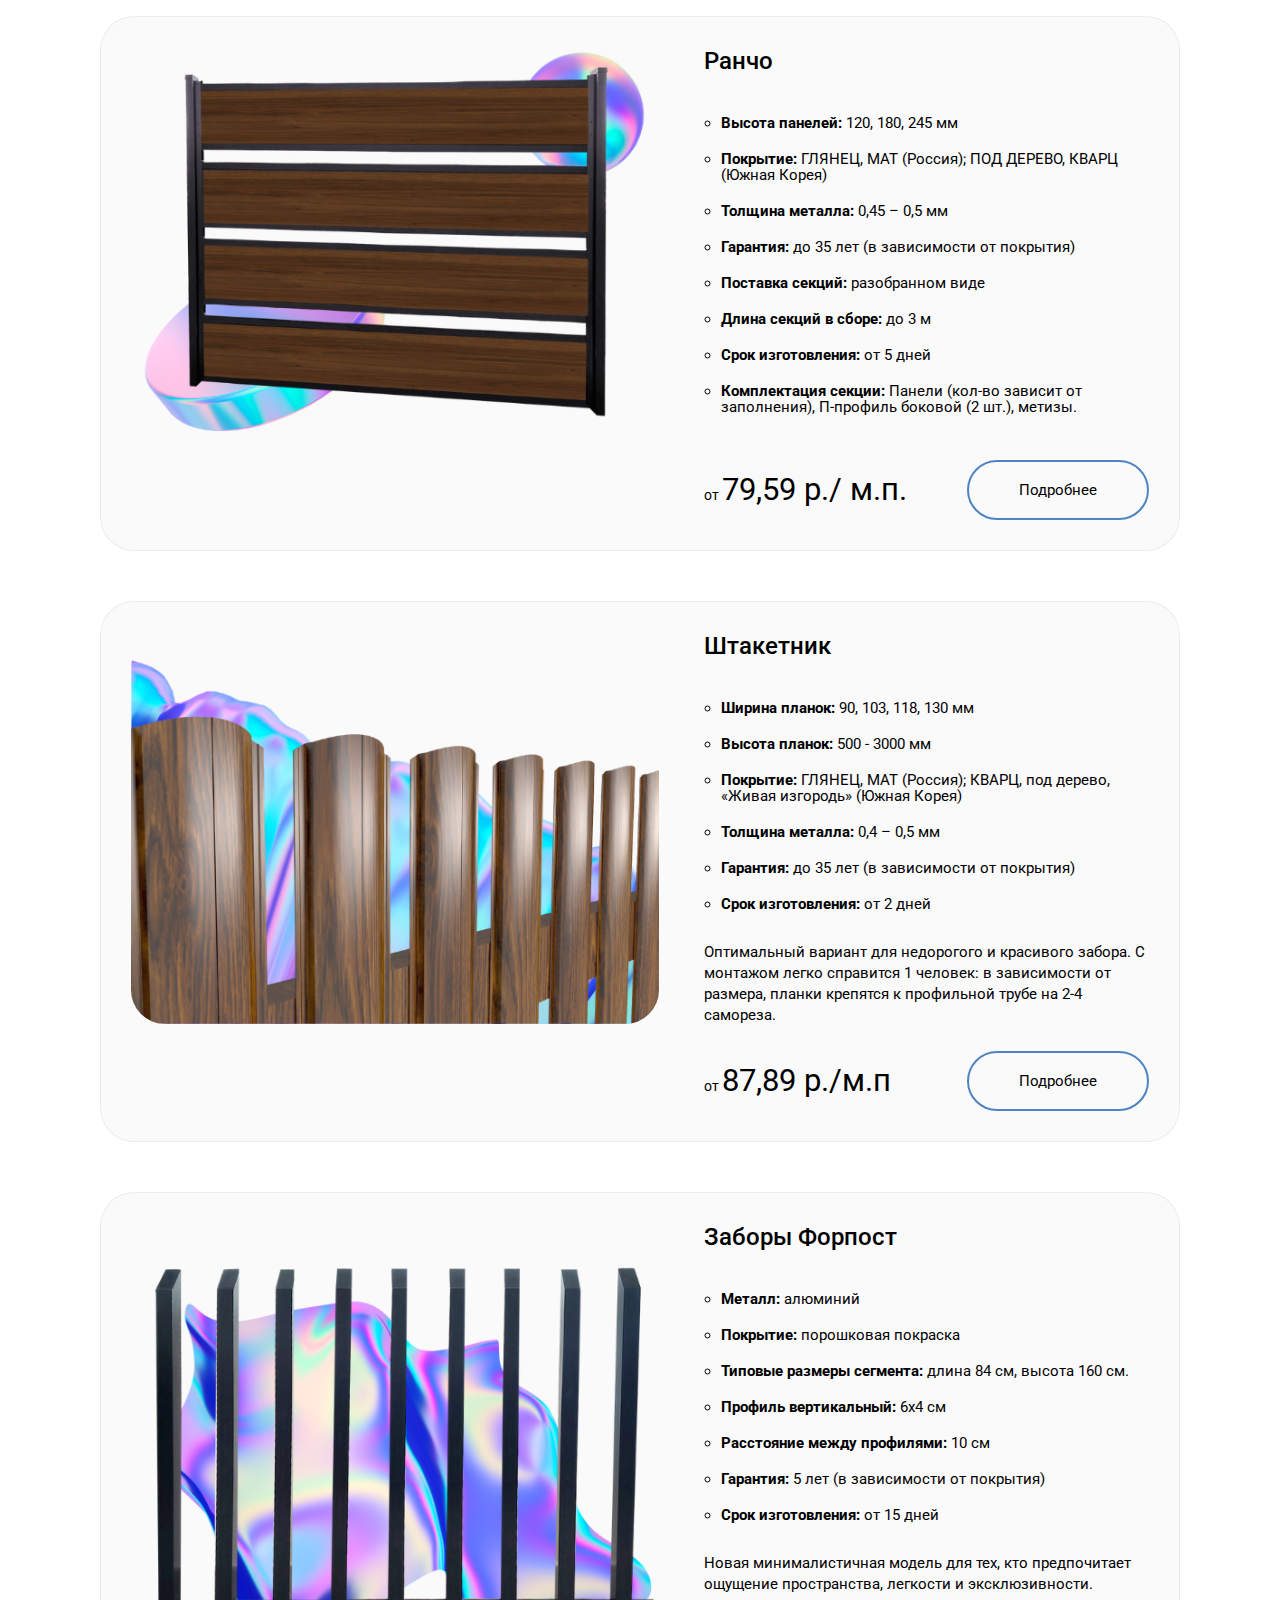
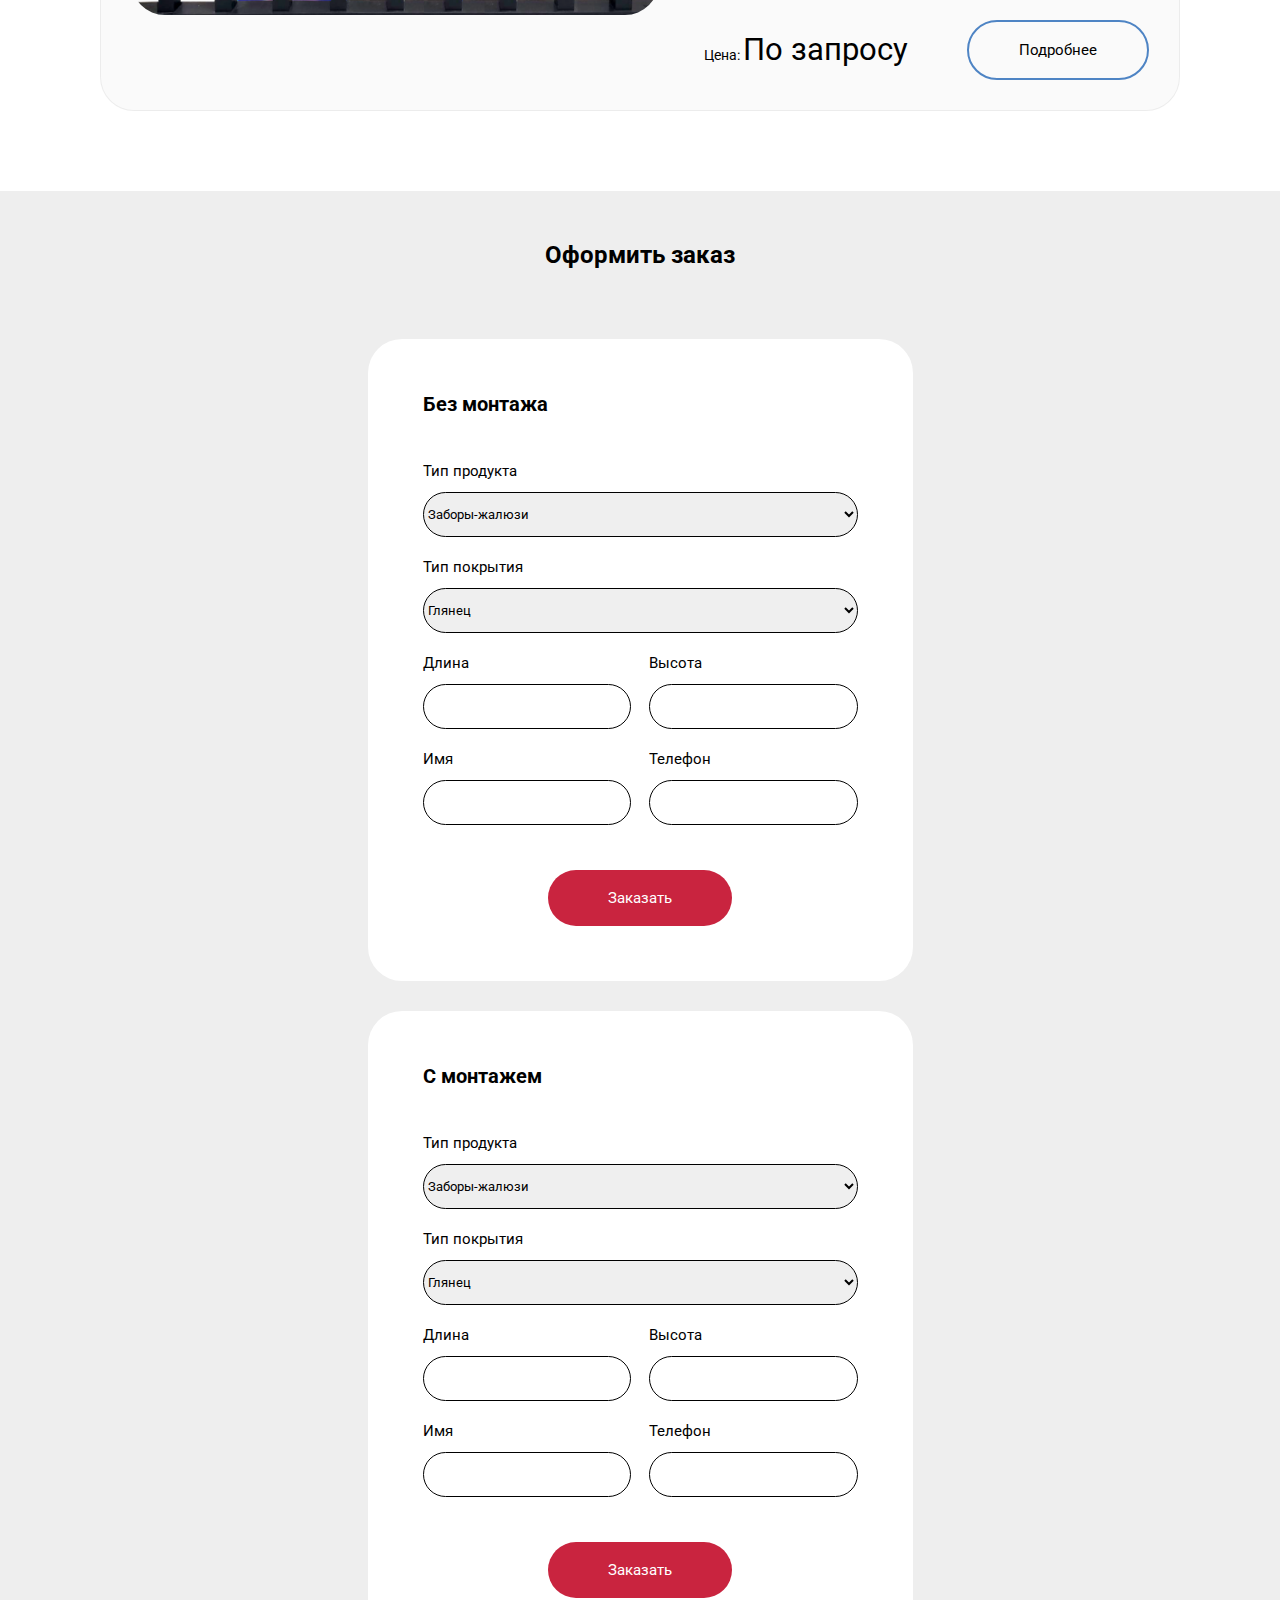
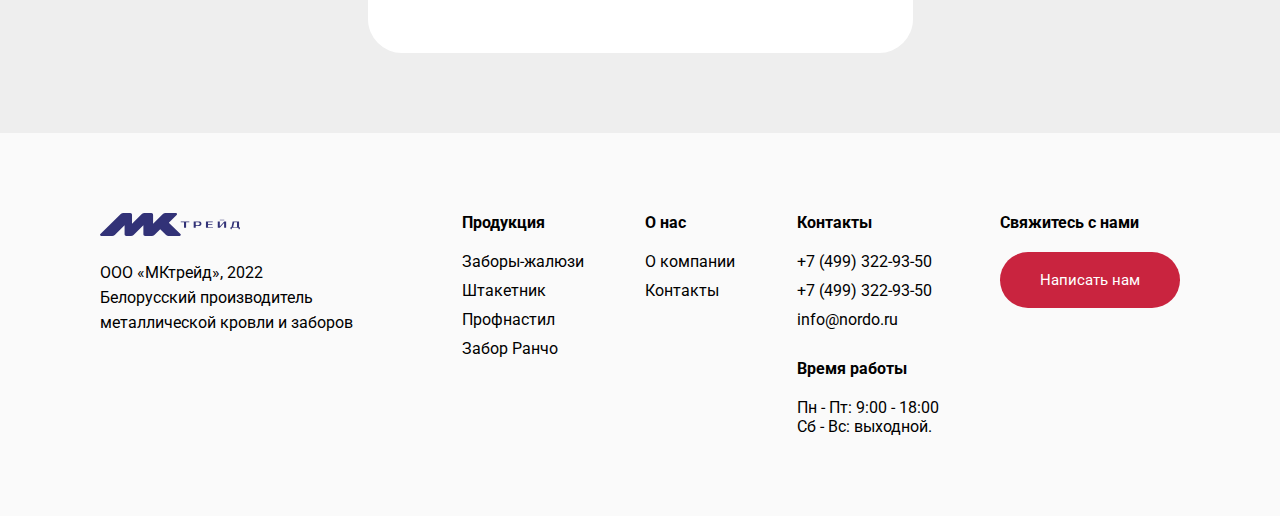
==== commit 01c35b1c: "add all" ====
--- a/index.html
+++ b/index.html
@@ -131,7 +131,7 @@
                     <h3 class="h3-main product-header-768">Забор-жалюзи</h3>
                     <div class="product-img">
                         <div class="main-img">
-                            <img src="assets/img/products/zhaluzi/zhaluzi-main.jpg" alt="">
+                            <img src="assets/img/products/zhaluzi/zhaluzi-main.png" alt="">
                         </div>
                     </div>
                     <div class="product-text">
@@ -159,7 +159,7 @@
                     <h3 class="h3-main product-header-768">Ранчо</h3>
                     <div class="product-img">
                         <div class="main-img">
-                            <img src="assets/img/products/rancho/rancho-main.jpg" alt="">
+                            <img src="assets/img/products/rancho/rancho-main.png" alt="">
                         </div>
                     </div>
                     <div class="product-text">
@@ -185,10 +185,38 @@
     
                 </div>
                 <div class="product-item">
+                    <h3 class="h3-main product-header-768">Штакетник</h3>
+                    <div class="product-img">
+                        <div class="main-img">
+                            <img src="assets/img/products/shtaketnik/shtaketnik-main.png" alt="">
+                        </div>
+                    </div>
+                    <div class="product-text">
+                        <h3 class="h3-main product-header">Штакетник</h3>
+                        <div class="product-list">
+                            <ul>
+                                <li class="product-list__item"><b>Ширина планок: </b> 90, 103, 118, 130 мм</li>
+                                <li class="product-list__item"><b>Высота планок:  </b> 500 - 3000 мм</li>
+                                <li class="product-list__item"><b>Покрытие: </b>ГЛЯНЕЦ, МАТ (Россия); КВАРЦ, под дерево, «Живая изгородь» (Южная Корея)</li>
+                                <li class="product-list__item"><b>Толщина металла: </b>0,4 – 0,5 мм</li>
+                                <li class="product-list__item"><b>Гарантия: </b>до 35 лет (в зависимости от покрытия)</li>
+                                <li class="product-list__item"><b>Срок изготовления: </b>от 2 дней</li>
+                            </ul>
+                        </div>
+                        <p class="product-descr">Оптимальный вариант для недорогого и красивого забора. С монтажом легко справится 1 человек: в зависимости от размера, планки крепятся к профильной трубе на 2-4 самореза.</p>
+                        <div class="product-price">
+                            <p class="price">от <span>87,89 р./м.п</span></p>
+                            <a href="" class="white-btn price-btn">Подробнее</a>
+                        </div>
+                    </div>
+    
+                </div>
+
+                <div class="product-item">
                     <h3 class="h3-main product-header-768">Заборы Форпост</h3>
                     <div class="product-img">
                         <div class="main-img">
-                            <img src="assets/img/products/forpost/forpost-main.jpg" alt="">
+                            <img src="assets/img/products/forpost/forpost-main.png" alt="">
                         </div>
                     </div>
                     <div class="product-text">
@@ -212,33 +240,7 @@
                     </div>
     
                 </div>
-                <div class="product-item">
-                    <h3 class="h3-main product-header-768">Штакетник</h3>
-                    <div class="product-img">
-                        <div class="main-img">
-                            <img src="assets/img/products/shtaketnik/shtaketnik-main.jpg" alt="">
-                        </div>
-                    </div>
-                    <div class="product-text">
-                        <h3 class="h3-main product-header">Штакетник</h3>
-                        <div class="product-list">
-                            <ul>
-                                <li class="product-list__item"><b>Ширина планок: </b> 90, 103, 118, 130 мм</li>
-                                <li class="product-list__item"><b>Высота планок:  </b> 500 - 3000 мм</li>
-                                <li class="product-list__item"><b>Покрытие: </b>ГЛЯНЕЦ, МАТ (Россия); КВАРЦ, под дерево, «Живая изгородь» (Южная Корея)</li>
-                                <li class="product-list__item"><b>Толщина металла: </b>0,4 – 0,5 мм</li>
-                                <li class="product-list__item"><b>Гарантия: </b>до 35 лет (в зависимости от покрытия)</li>
-                                <li class="product-list__item"><b>Срок изготовления: </b>от 2 дней</li>
-                            </ul>
-                        </div>
-                        <p class="product-descr">Оптимальный вариант для недорогого и красивого забора. С монтажом легко справится 1 человек: в зависимости от размера, планки крепятся к профильной трубе на 2-4 самореза.</p>
-                        <div class="product-price">
-                            <p class="price">от <span>87,89 р./м.п</span></p>
-                            <a href="" class="white-btn price-btn">Подробнее</a>
-                        </div>
-                    </div>
-    
-                </div>
+
                 
 
 
@@ -385,7 +387,34 @@
             </div>
         </div>
     </footer>
+
+    <div class="left-menu">
+        <div class="burger-logo">
+            <a href="#" class="link">
+                <img src="assets/img/logo_footer.svg" alt="" class="header-logo__logo">
+            </a>
+        </div>
+        <div class="header-menu-burger">
+            
+            <p class="header-menu-burger__list"><a href="" class="header-menu-burger__link">Забор-жалюзи</a></p>
+            <div class="burger-line"></div>
+            <p class="header-menu-burger__list"><a href="" class="header-menu-burger__link">Забор Ранчо</a></p>
+            <div class="burger-line"></div>
+            <p class="header-menu-burger__list"><a href="" class="header-menu-burger__link">Форпост</a></p>
+            <div class="burger-line"></div>
+            <p class="header-menu-burger__list"><a href="" class="header-menu-burger__link">Штакетник</a></p>
+            <div class="burger-line"></div>
+            <p class="header-menu-burger__list"><a href="" class="header-menu-burger__link">О компании</a></p>
+            <div class="burger-line"></div>
+            <div class="burger-phone">
+                <p class="footer-title">Контакты</p>
+                <a href="#" class="footer-link">+7 (499) 322-93-50</a>
+                <a href="#" class="footer-link">+7 (499) 322-93-50</a>
+            </div>
+        </div>
+    </div>
+    <div class="header-burger-space"></div>
  
-    
+    <script src="script.js"></script>
 </body>
 </html>--- a/css/style.css
+++ b/css/style.css
@@ -21,7 +21,7 @@
     --white--btn--bg: white;
     --white--btn--color: #000000;
     --white--btn--border: #000000;
-    --white--btn--hover: #c9243f;
+    --white--btn--hover: rgb(78, 132, 196);
     --white--btn--hover-color: white;
     
 }
@@ -291,13 +291,12 @@
     color: var(--li--product--color);
 }
 .white-btn {
-    background: var(--white--btn--hover);
-    /* border: 1px solid #000000; */
+    border: 2px solid rgb(78, 132, 196);
     border-radius: 50px;
     font-weight: 400;
     font-size: 15px;
     line-height: 16px;
-    color: white;
+    color: rgb(0, 0, 0);
     text-decoration: none;
     padding: 20px 50px;
     transition-duration: 0.3s;
@@ -406,6 +405,7 @@
 
 
 footer {
+    background-color: #f5f5f58c;
     padding: 80px 0 80px 0;
 }
 .footer-content {
@@ -480,6 +480,82 @@
     line-height: 16px;
 }
 
+
+.left-menu {
+    padding: 40px;
+    display: block;
+    right: -320px;
+    position: fixed;
+    top: 0;
+    overflow: auto;
+    background: #ffffff;
+    width: 320px;
+    height: 100%;
+    z-index: 1000;
+    transition: 0.5s;
+}
+.left-menu__active {
+    right: 0;
+    
+}
+.burger-logo{
+    width: 144px;
+}
+.header-burger {
+    position: relative;
+    z-index: 10001;
+    transition: all 0.3s ease 0s;
+}
+.header-burger.active {
+    transform: rotate(90deg);
+}
+.header-burger-space {
+    display: none;
+    position: fixed;
+    z-index: 101;
+    left: 0;
+    top: 0;
+    width: 100%;
+    height: 100%;
+    background-color: rgba(41, 41, 41, 0.6);
+    overflow: hidden;
+    transition: all 0.3s ease 0s;
+}
+.active-space {
+    display: block;
+}
+
+.header-menu-burger {
+    padding: 50px 0 0 0;
+}
+.header-menu-burger__list {
+    padding: 15px 0 0 0;
+}
+
+.header-menu-burger__link {
+    text-decoration: none;
+}
+.burger-line {
+    margin: 15px 0 0 0;
+    height: 1px;
+    width: 100%;
+    background-color: rgb(78, 132, 196);
+}
+
+.burger-phone {
+    padding: 40px 0 0 0;
+}
+.burger-phone a {
+    display: block;
+}
+
+.overflow-h{
+    overflow: hidden;
+}
+
+
+
+
 @media (max-width: 1440px) {
     .container {
         max-width: 1140px;
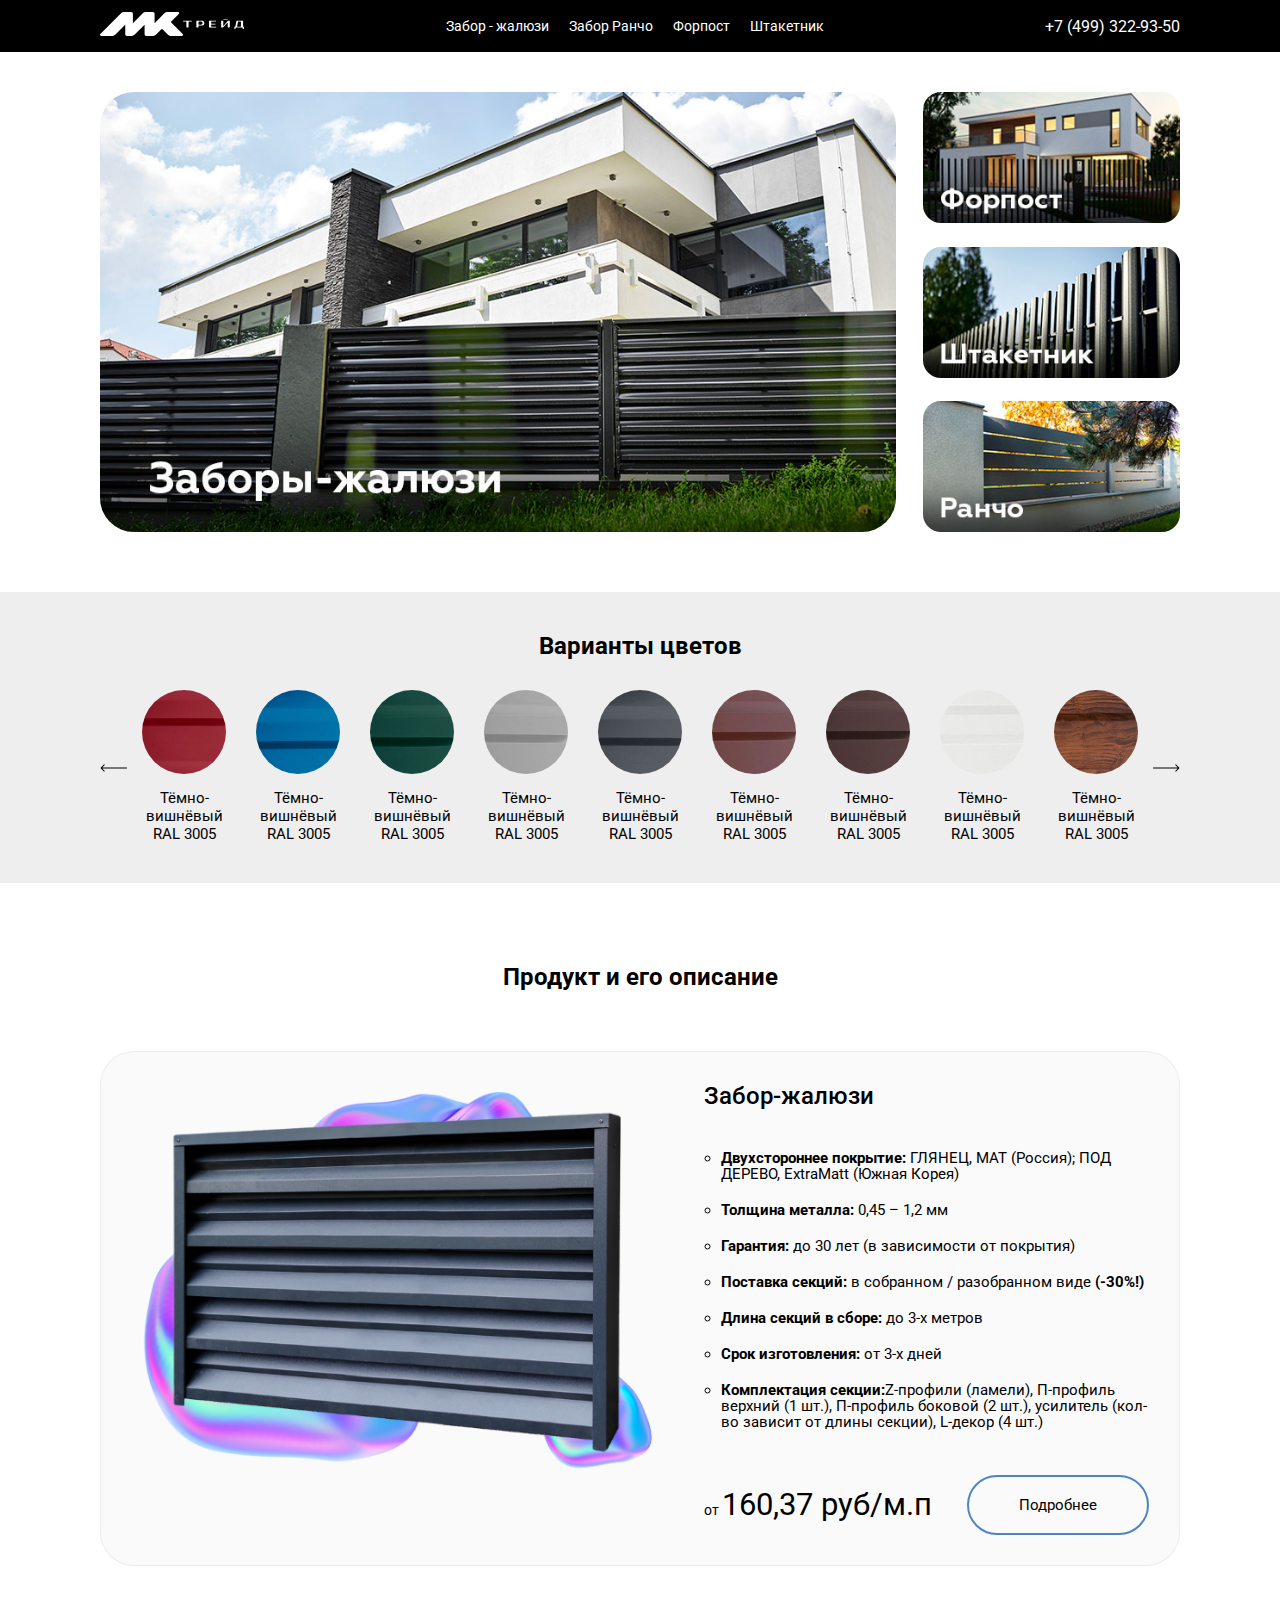
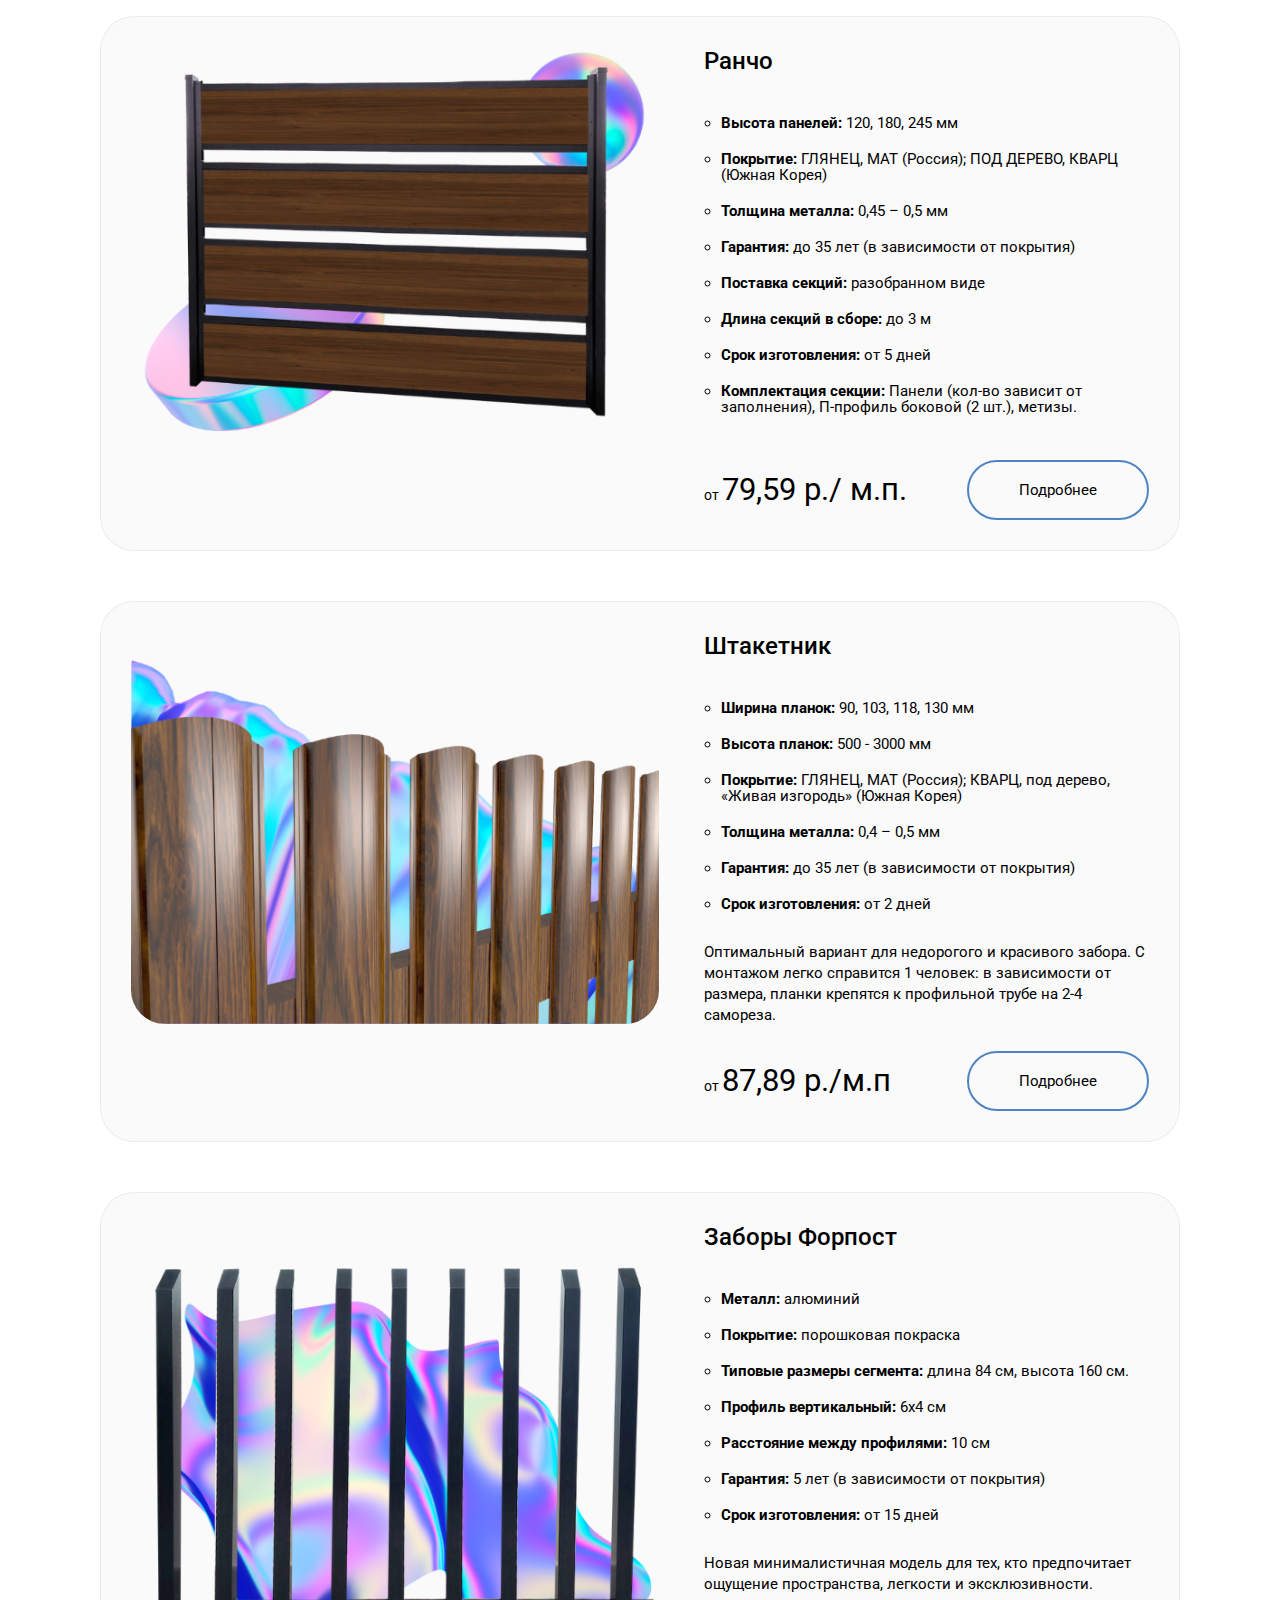
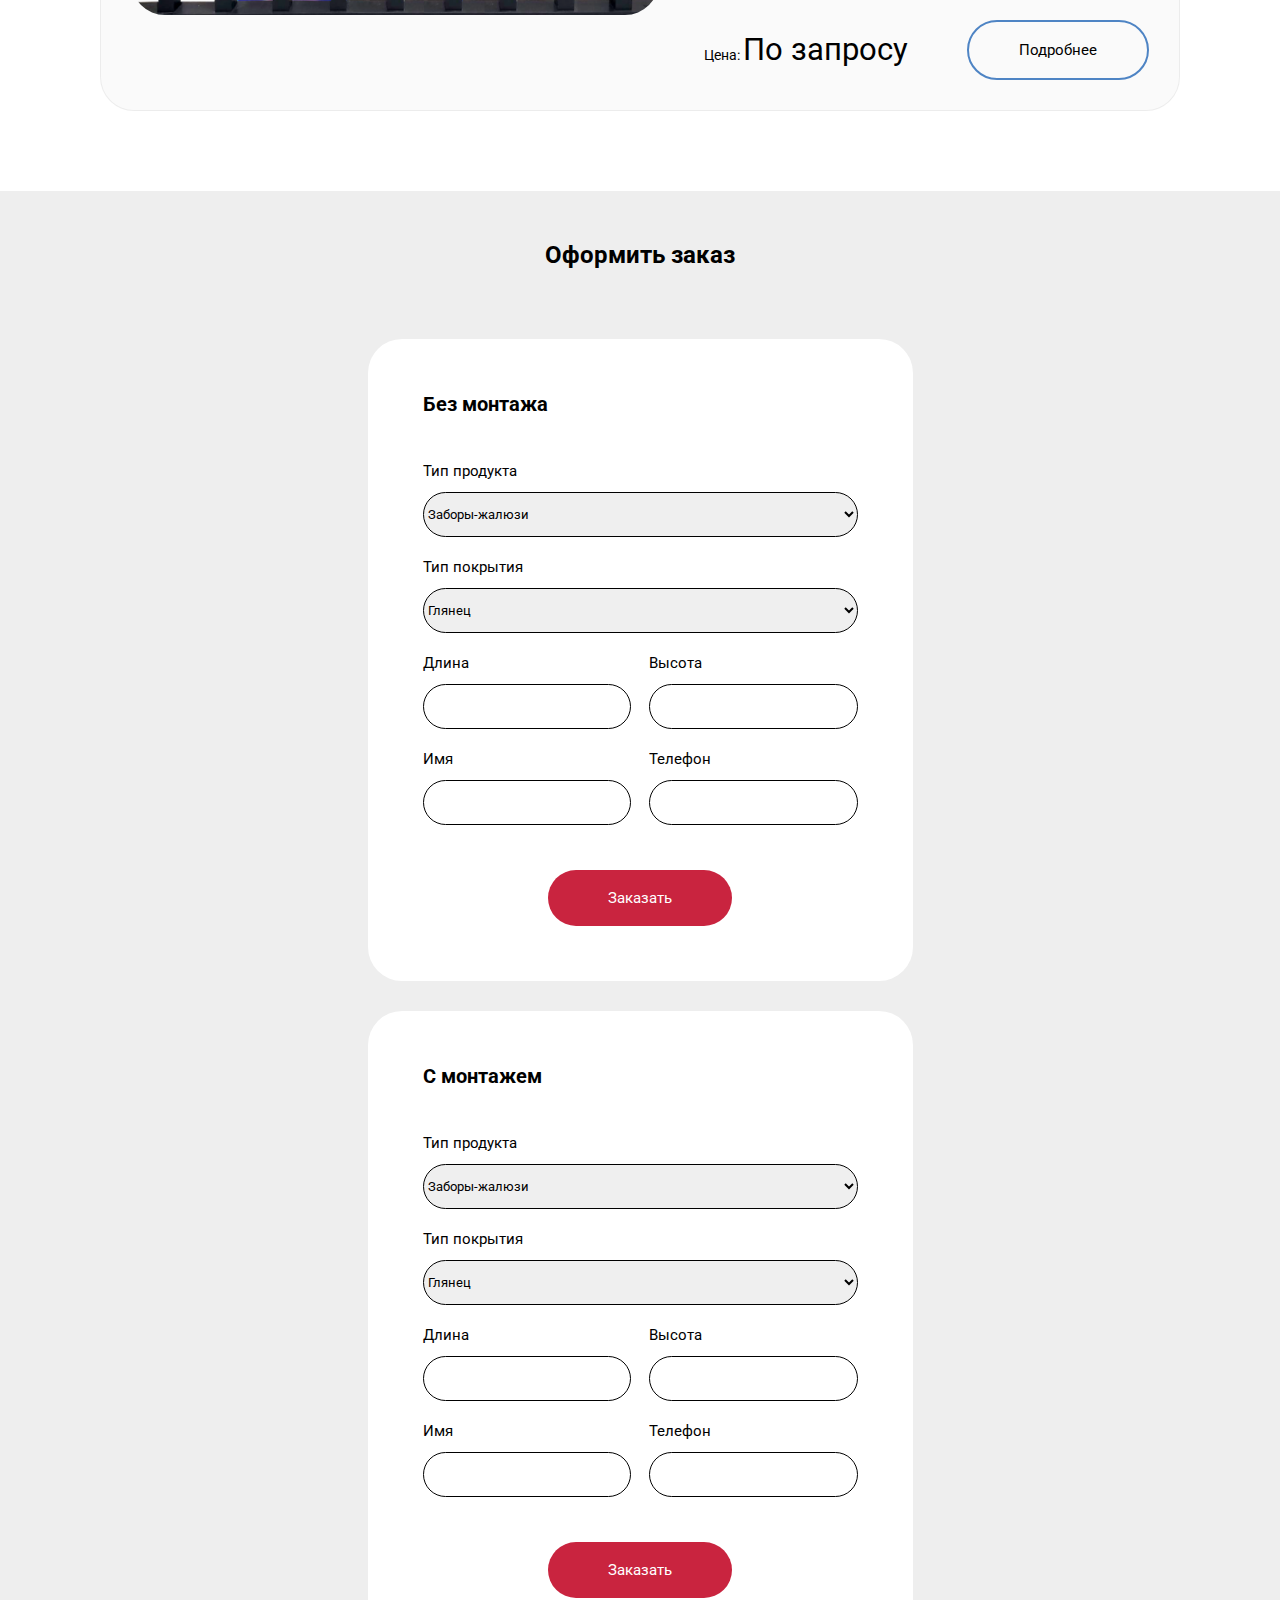
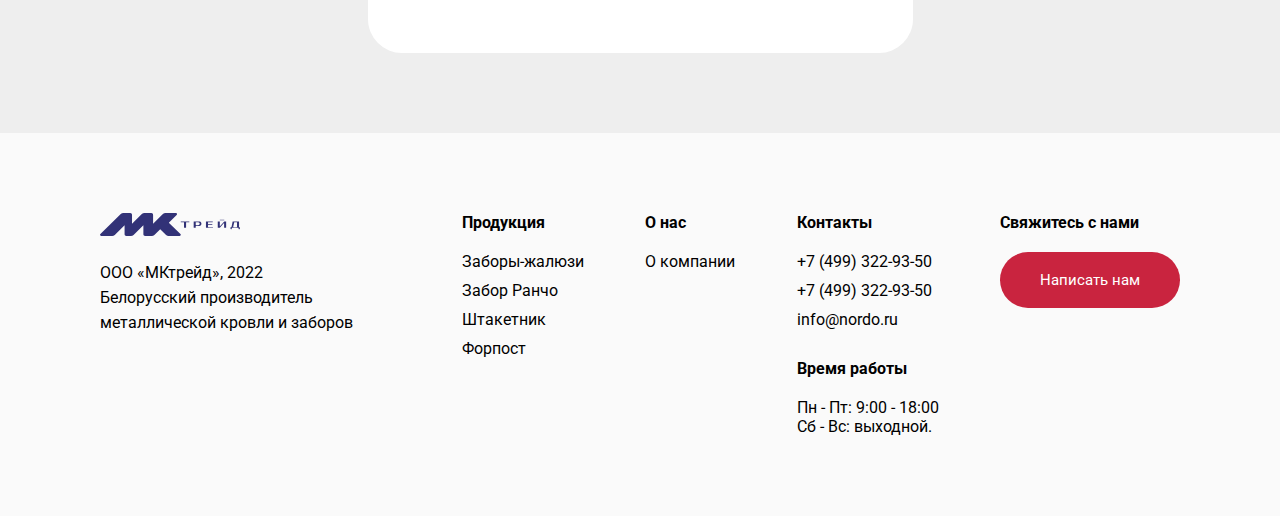
==== commit cfacbdb8: "add Link" ====
--- a/index.html
+++ b/index.html
@@ -12,14 +12,14 @@
         <div class="container">
             <div class="header-nav">
                 <div class="header-logo">
-                    <a href="#" class="link">
+                    <a href="index.html" class="link">
                         <img src="assets/img/logo.svg" alt="" class="header-logo__logo">
                     </a>
                 </div>
                 <div class="header-menu">
                     <ul class="header-menu__list">
-                        <li class="header-menu__item"><a href="#" class="link header-menu__link">Забор - жалюзи</a></li>
-                        <li class="header-menu__item"><a href="#" class="link header-menu__link">Забор Ранчо</a></li>
+                        <li class="header-menu__item"><a href="zabor-zhalyuzi.html" class="link header-menu__link">Забор - жалюзи</a></li>
+                        <li class="header-menu__item"><a href="rancho.html" class="link header-menu__link">Забор Ранчо</a></li>
                         <li class="header-menu__item"><a href="#" class="link header-menu__link">Форпост</a></li>
                         <li class="header-menu__item"><a href="#" class="link header-menu__link">Штакетник</a></li>
 
@@ -28,8 +28,7 @@
                 </div>
                 <div class="info">
                     <ul class="header-menu__list">
-                        <li class="header-menu__item"><a href="#" class="link header-menu__link">О нас</a></li>
-                        <li class="header-menu__item"><a href="#" class="link header-menu__link">Контакты</a></li>
+                        <li class="header-menu__item"><a href="about.html" class="link header-menu__link">О нас</a></li>
                     </ul>
                     <p><a href="tel:+74993229350" class="link header-menu__phone-link">+7 (499) 322-93-50</a></p>
                 </div>
@@ -150,7 +149,7 @@
                        
                         <div class="product-price">
                             <p class="price">от <span>160,37 руб/м.п</span></p>
-                            <a href="" class="white-btn price-btn">Подробнее</a>
+                            <a href="zabor-zhalyuzi.html" class="white-btn price-btn">Подробнее</a>
                         </div>
                     </div>
     
@@ -179,7 +178,7 @@
                         
                         <div class="product-price">
                             <p class="price">от <span>79,59 р./ м.п.</span></p>
-                            <a href="" class="white-btn price-btn">Подробнее</a>
+                            <a href="rancho.html" class="white-btn price-btn">Подробнее</a>
                         </div>
                     </div>
     
@@ -361,21 +360,21 @@
                 </div>
                 <div class="footer-production">
                     <p class="footer-title">Продукция</p>
-                    <a href="#" class="footer-link">Заборы-жалюзи</a>
+                    <a href="zabor-zhalyuzi.html" class="footer-link">Заборы-жалюзи</a>
+                    <a href="rancho.html" class="footer-link">Забор Ранчо</a>
                     <a href="#" class="footer-link">Штакетник</a>
-                    <a href="#" class="footer-link">Профнастил</a>
-                    <a href="#" class="footer-link">Забор Ранчо</a>
+                    <a href="#" class="footer-link">Форпост</a>
+                    
                 </div>
                 <div class="footer-about">
                     <p class="footer-title">О нас</p>
-                    <a href="#" class="footer-link">О компании</a>
-                    <a href="#" class="footer-link">Контакты</a>
+                    <a href="about.html" class="footer-link">О компании</a>
                 </div>
                 <div class="footer-contacts">
                     <p class="footer-title">Контакты</p>
-                    <a href="#" class="footer-link">+7 (499) 322-93-50</a>
-                    <a href="#" class="footer-link">+7 (499) 322-93-50</a>
-                    <a href="#" class="footer-link">info@nordo.ru</a>
+                    <a href="tel:+7(499)3229350" class="footer-link">+7 (499) 322-93-50</a>
+                    <a href="tel:+7(499)322950" class="footer-link">+7 (499) 322-93-50</a>
+                    <a href="mailto:info@nordo.ru" class="footer-link">info@nordo.ru</a>
                     <p class="footer-title footer-time">Время работы</p>
                     <p>Пн - Пт: 9:00 - 18:00</p>
                     <p>Сб - Вс: выходной.</p>
@@ -396,15 +395,15 @@
         </div>
         <div class="header-menu-burger">
             
-            <p class="header-menu-burger__list"><a href="" class="header-menu-burger__link">Забор-жалюзи</a></p>
+            <p class="header-menu-burger__list"><a href="zabor-zhalyuzi.html" class="header-menu-burger__link">Забор-жалюзи</a></p>
             <div class="burger-line"></div>
-            <p class="header-menu-burger__list"><a href="" class="header-menu-burger__link">Забор Ранчо</a></p>
+            <p class="header-menu-burger__list"><a href="rancho.html" class="header-menu-burger__link">Забор Ранчо</a></p>
             <div class="burger-line"></div>
             <p class="header-menu-burger__list"><a href="" class="header-menu-burger__link">Форпост</a></p>
             <div class="burger-line"></div>
             <p class="header-menu-burger__list"><a href="" class="header-menu-burger__link">Штакетник</a></p>
             <div class="burger-line"></div>
-            <p class="header-menu-burger__list"><a href="" class="header-menu-burger__link">О компании</a></p>
+            <p class="header-menu-burger__list"><a href="about.html" class="header-menu-burger__link">О компании</a></p>
             <div class="burger-line"></div>
             <div class="burger-phone">
                 <p class="footer-title">Контакты</p>
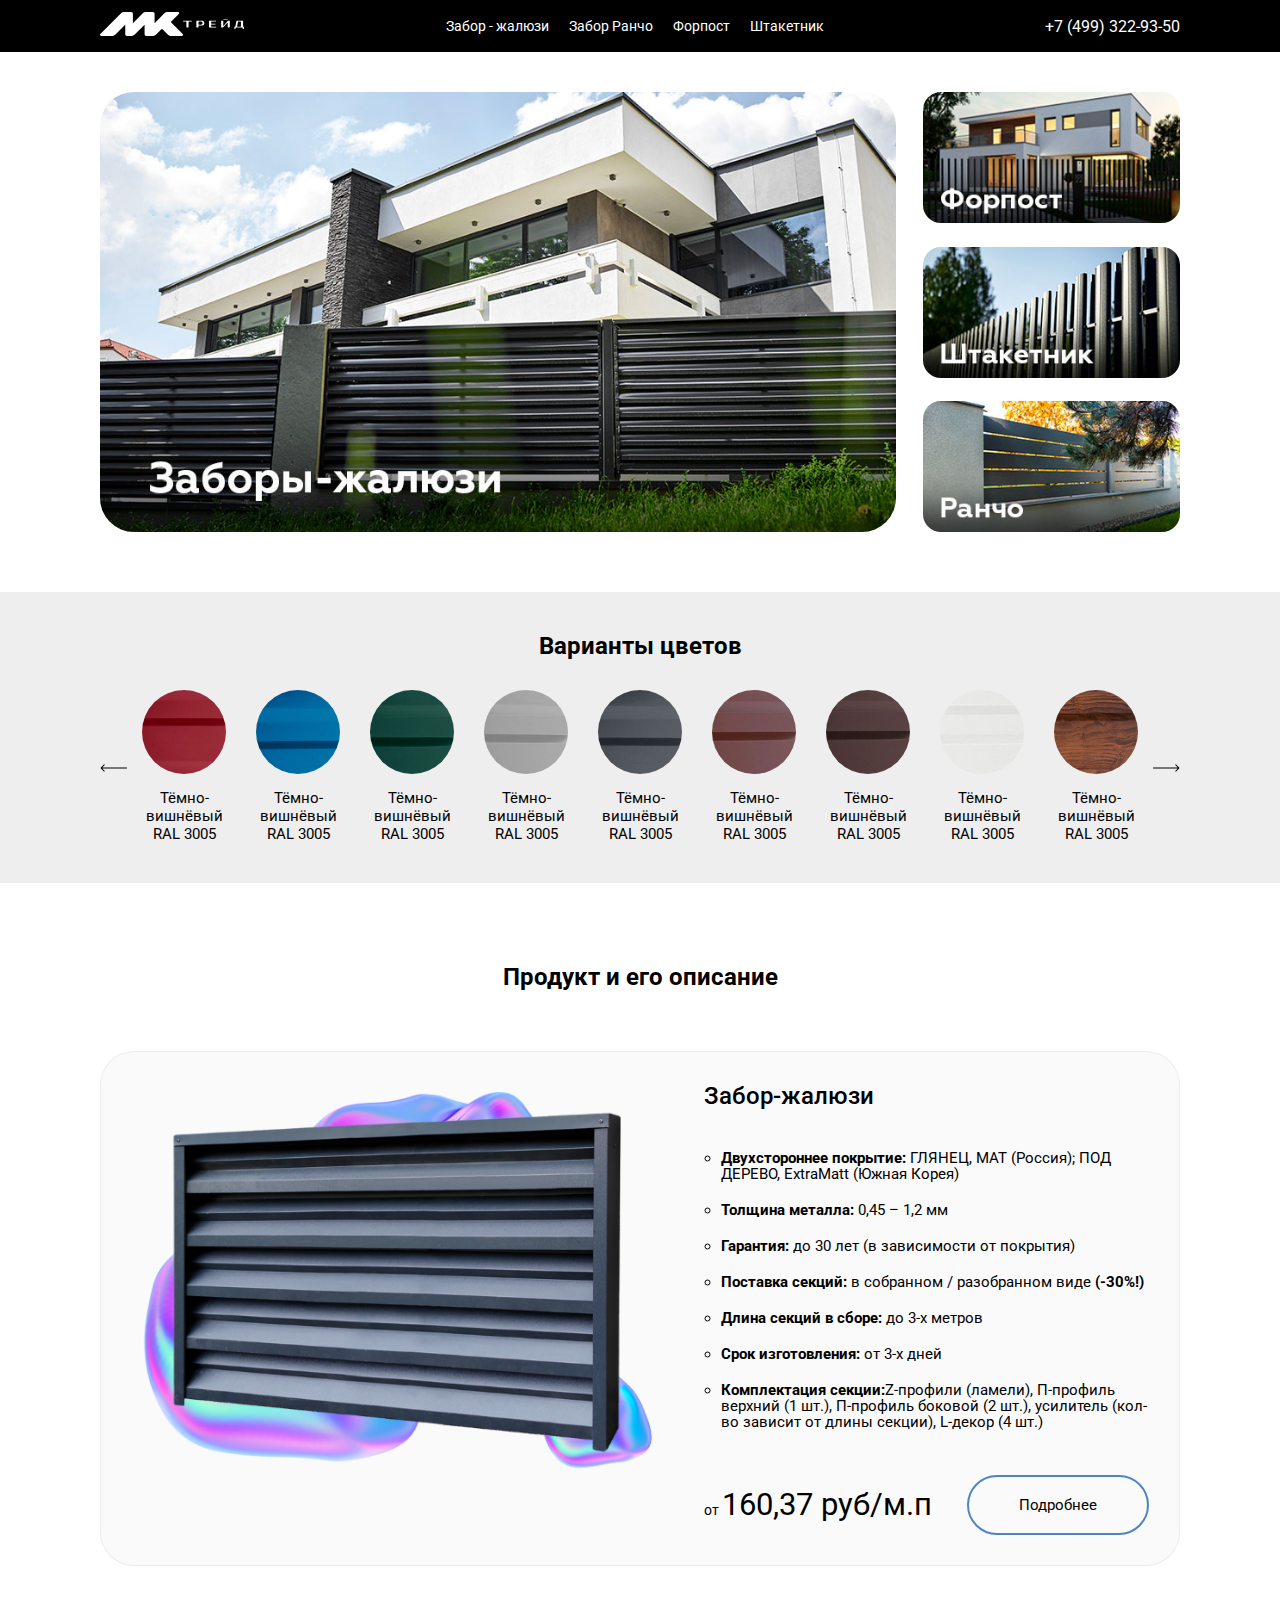
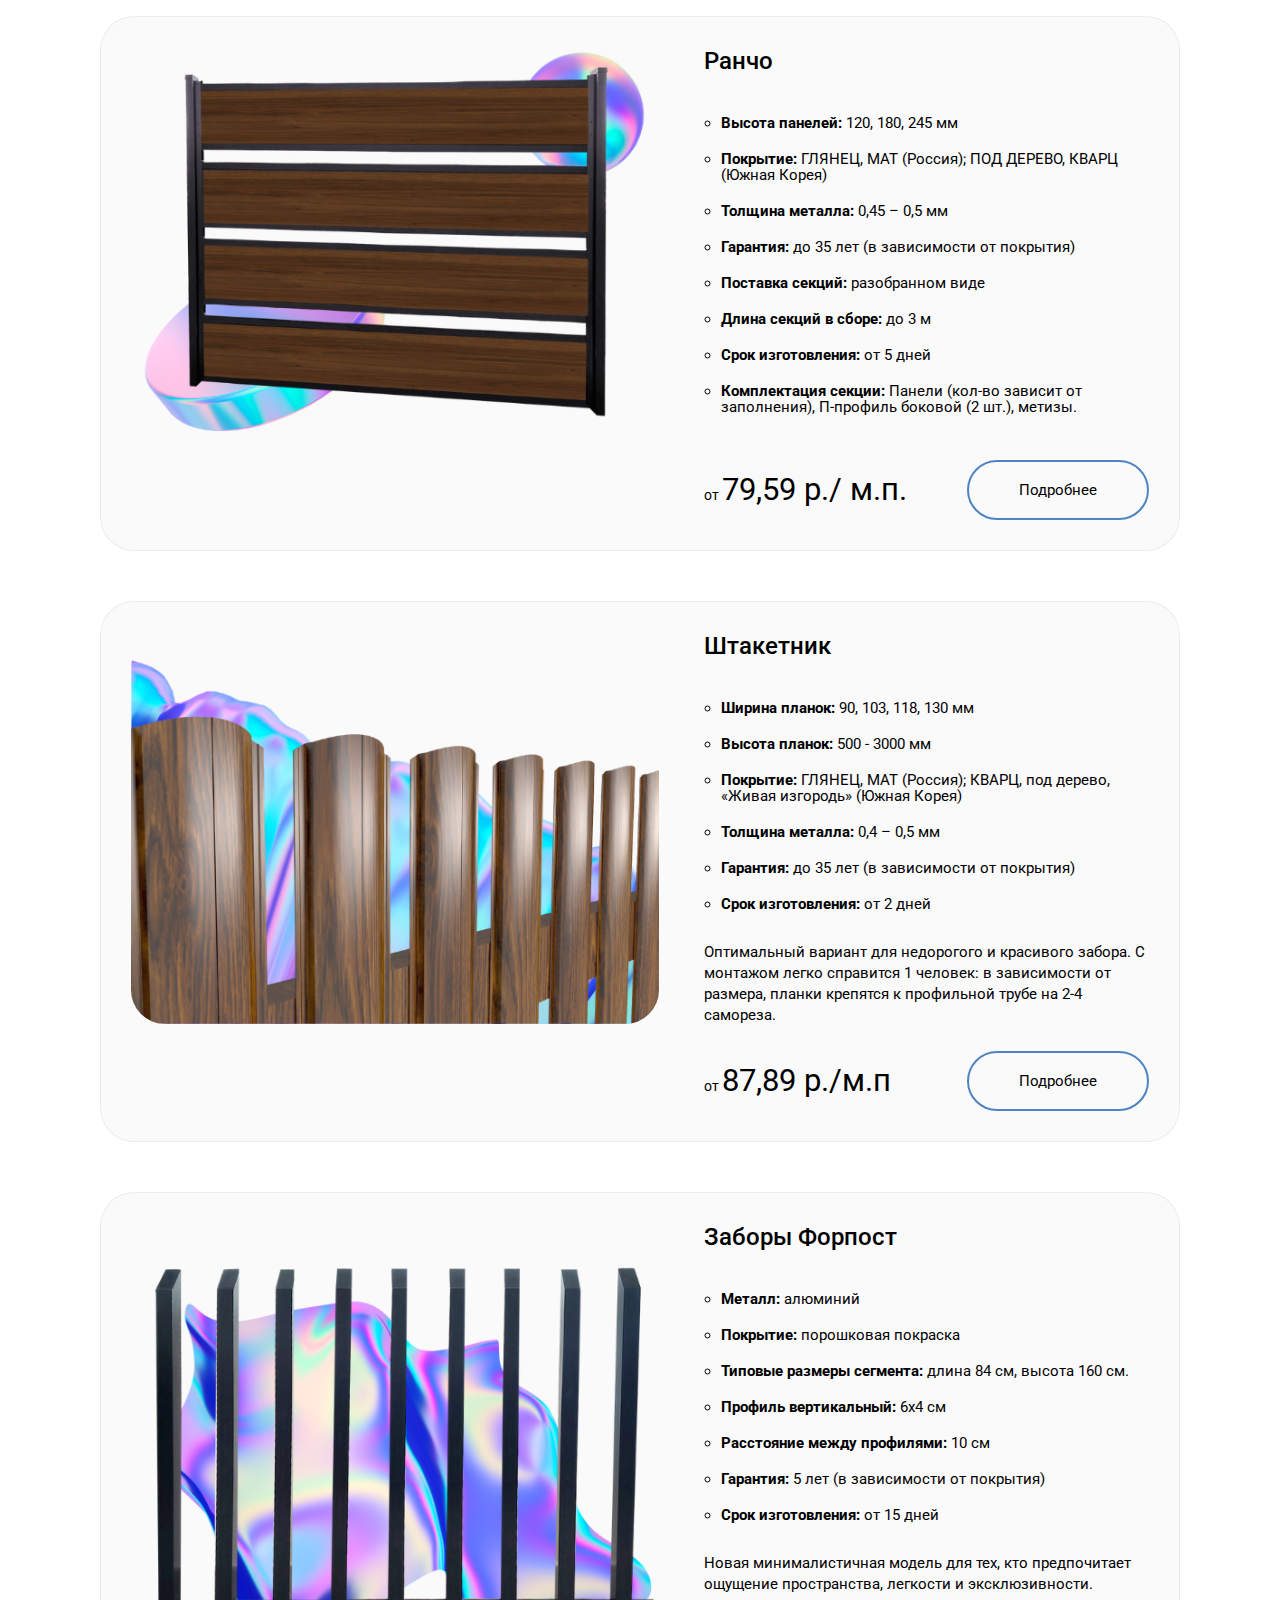
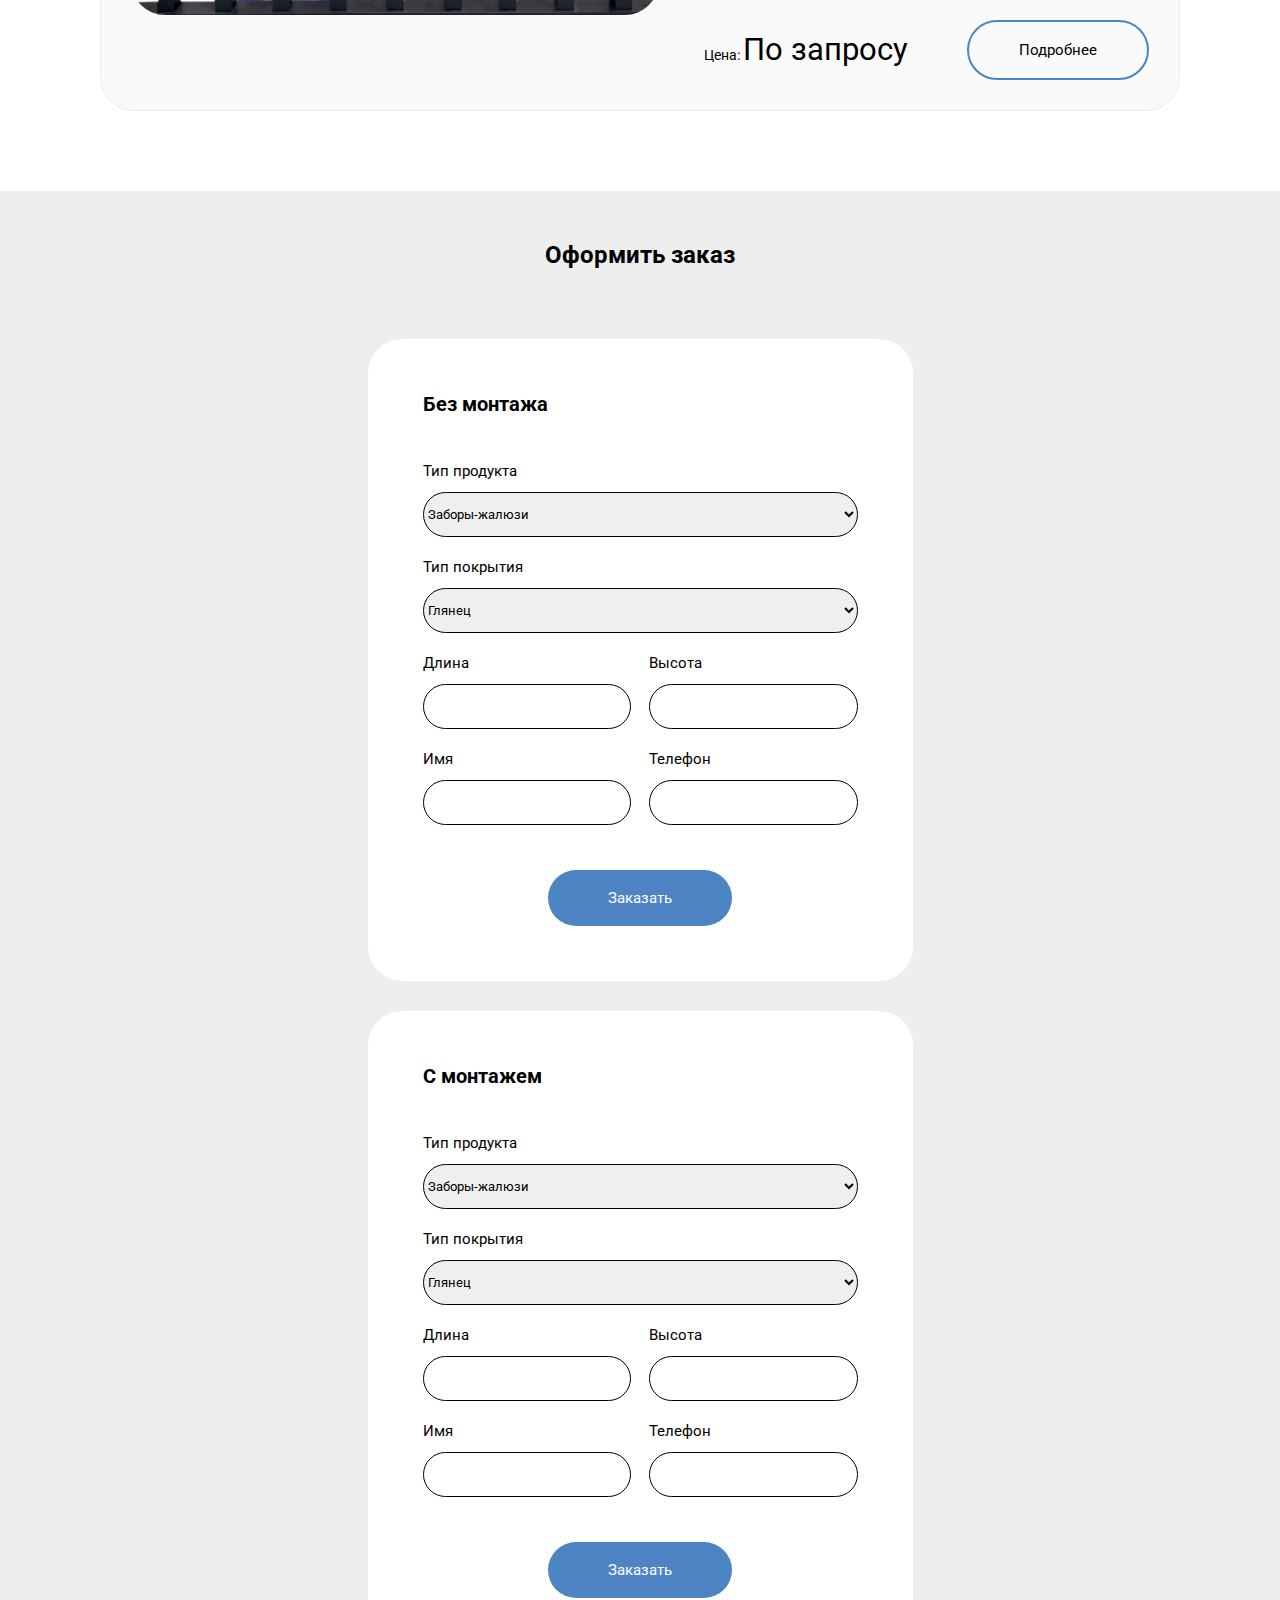
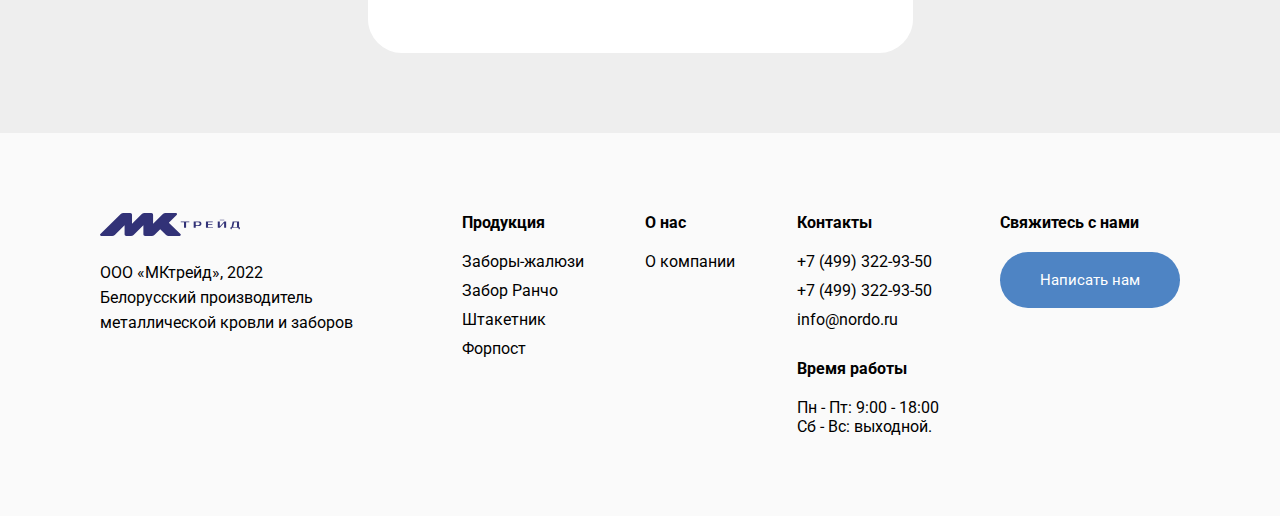
==== commit 2fa7df3c: "add shtaketnik" ====
--- a/index.html
+++ b/index.html
@@ -20,8 +20,8 @@
                     <ul class="header-menu__list">
                         <li class="header-menu__item"><a href="zabor-zhalyuzi.html" class="link header-menu__link">Забор - жалюзи</a></li>
                         <li class="header-menu__item"><a href="rancho.html" class="link header-menu__link">Забор Ранчо</a></li>
-                        <li class="header-menu__item"><a href="#" class="link header-menu__link">Форпост</a></li>
-                        <li class="header-menu__item"><a href="#" class="link header-menu__link">Штакетник</a></li>
+                        <li class="header-menu__item"><a href="forpost.html" class="link header-menu__link">Форпост</a></li>
+                        <li class="header-menu__item"><a href="shtaketnik.html" class="link header-menu__link">Штакетник</a></li>
 
 
                     </ul>
@@ -362,8 +362,8 @@
                     <p class="footer-title">Продукция</p>
                     <a href="zabor-zhalyuzi.html" class="footer-link">Заборы-жалюзи</a>
                     <a href="rancho.html" class="footer-link">Забор Ранчо</a>
-                    <a href="#" class="footer-link">Штакетник</a>
-                    <a href="#" class="footer-link">Форпост</a>
+                    <a href="shtaketnik.html" class="footer-link">Штакетник</a>
+                    <a href="forpost.html" class="footer-link">Форпост</a>
                     
                 </div>
                 <div class="footer-about">
@@ -399,9 +399,9 @@
             <div class="burger-line"></div>
             <p class="header-menu-burger__list"><a href="rancho.html" class="header-menu-burger__link">Забор Ранчо</a></p>
             <div class="burger-line"></div>
-            <p class="header-menu-burger__list"><a href="" class="header-menu-burger__link">Форпост</a></p>
+            <p class="header-menu-burger__list"><a href="forpost.html" class="header-menu-burger__link">Форпост</a></p>
             <div class="burger-line"></div>
-            <p class="header-menu-burger__list"><a href="" class="header-menu-burger__link">Штакетник</a></p>
+            <p class="header-menu-burger__list"><a href="shtaketnik.html" class="header-menu-burger__link">Штакетник</a></p>
             <div class="burger-line"></div>
             <p class="header-menu-burger__list"><a href="about.html" class="header-menu-burger__link">О компании</a></p>
             <div class="burger-line"></div>
@@ -413,7 +413,6 @@
         </div>
     </div>
     <div class="header-burger-space"></div>
- 
     <script src="script.js"></script>
 </body>
 </html>--- a/css/style.css
+++ b/css/style.css
@@ -390,7 +390,7 @@
     margin: 25px 0 0 0;
     padding: 20px 60px;
     border-radius: 34px;
-    background-color: #c9243f;
+    background-color: rgb(78, 132, 196);
     color: white;
     font-weight: normal;
     font-size: 15px;
@@ -472,7 +472,7 @@
     display: inline-block;
     text-decoration: none;
 
-    background-color: #c9243f;
+    background-color: rgb(78, 132, 196);
     border-radius: 34px;
     color: white;
     font-weight: 400;
@@ -796,9 +796,7 @@
     .footer-production {
         margin: 0 0px 0 0;
     }
-    .btn-link {
-        padding: 15px 0 0 0px;
-    }
+
     footer {
         padding: 50px 0 50px 0;
     }
